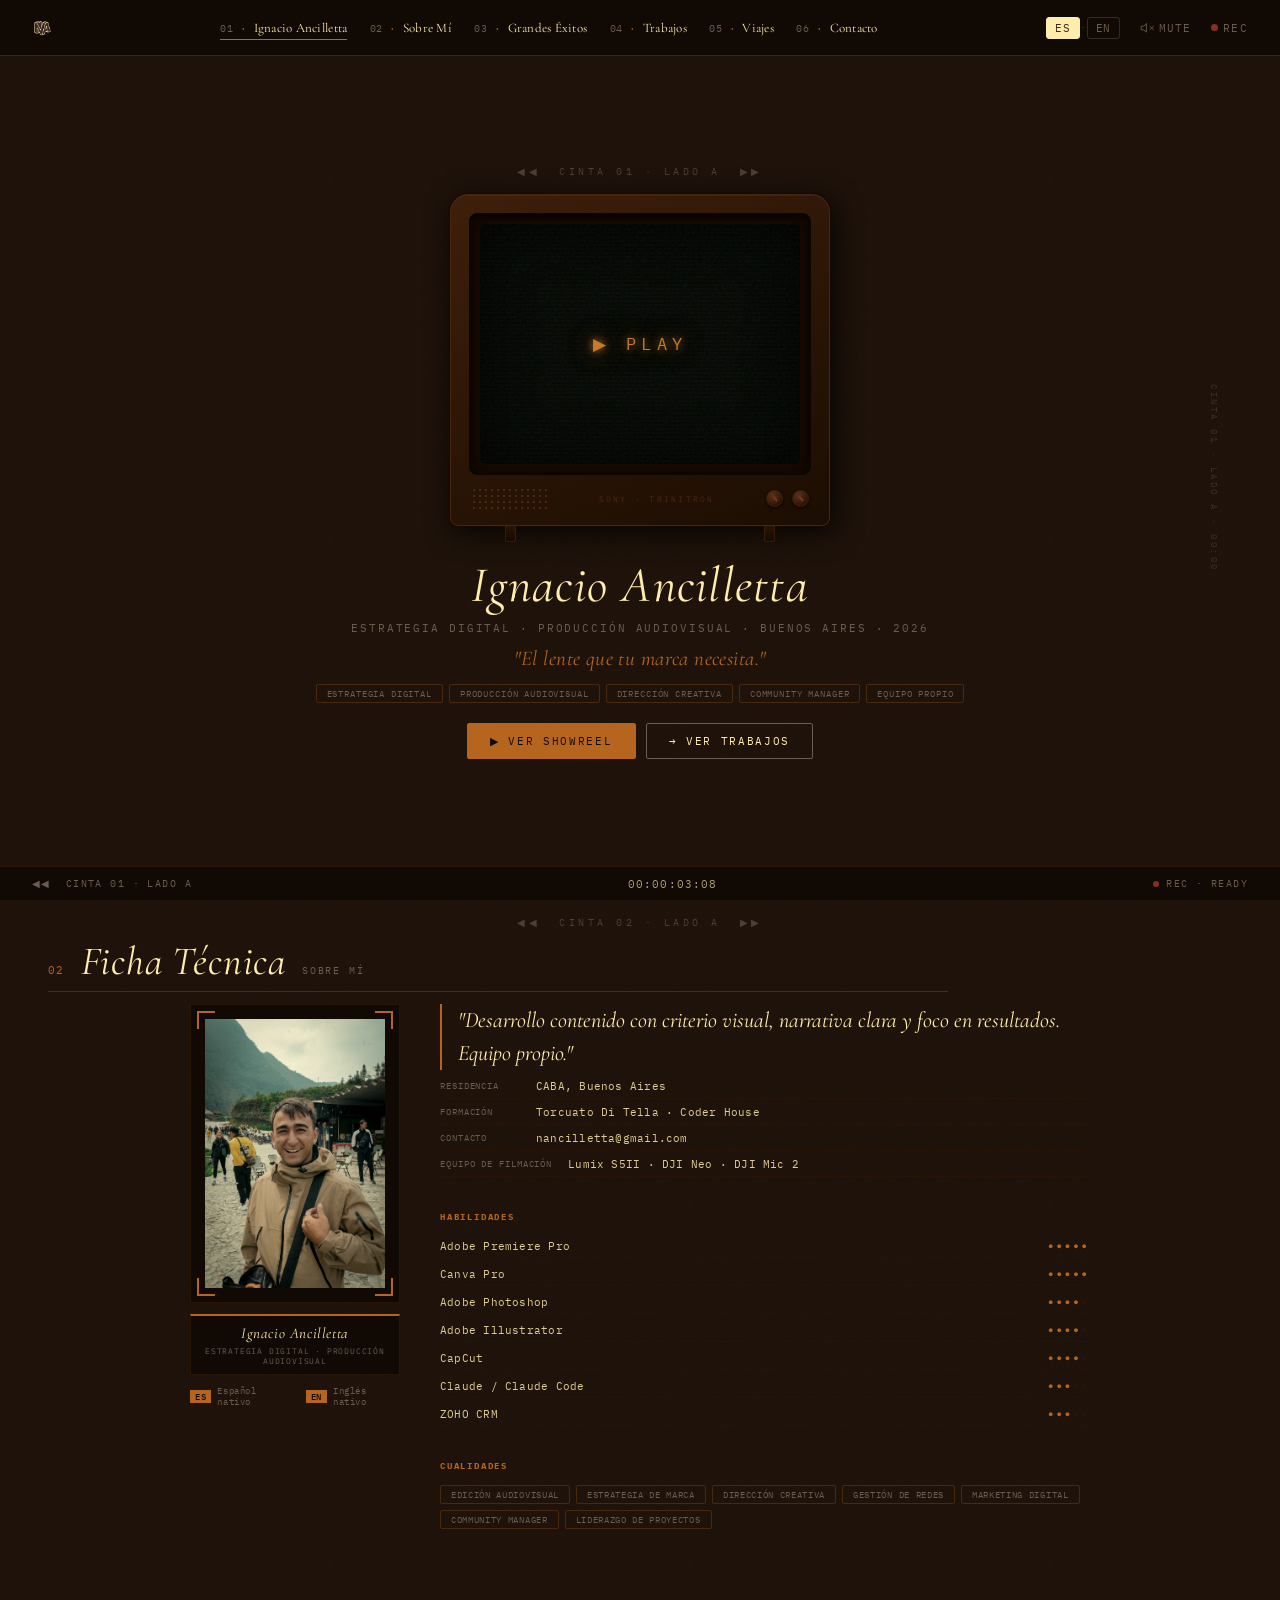
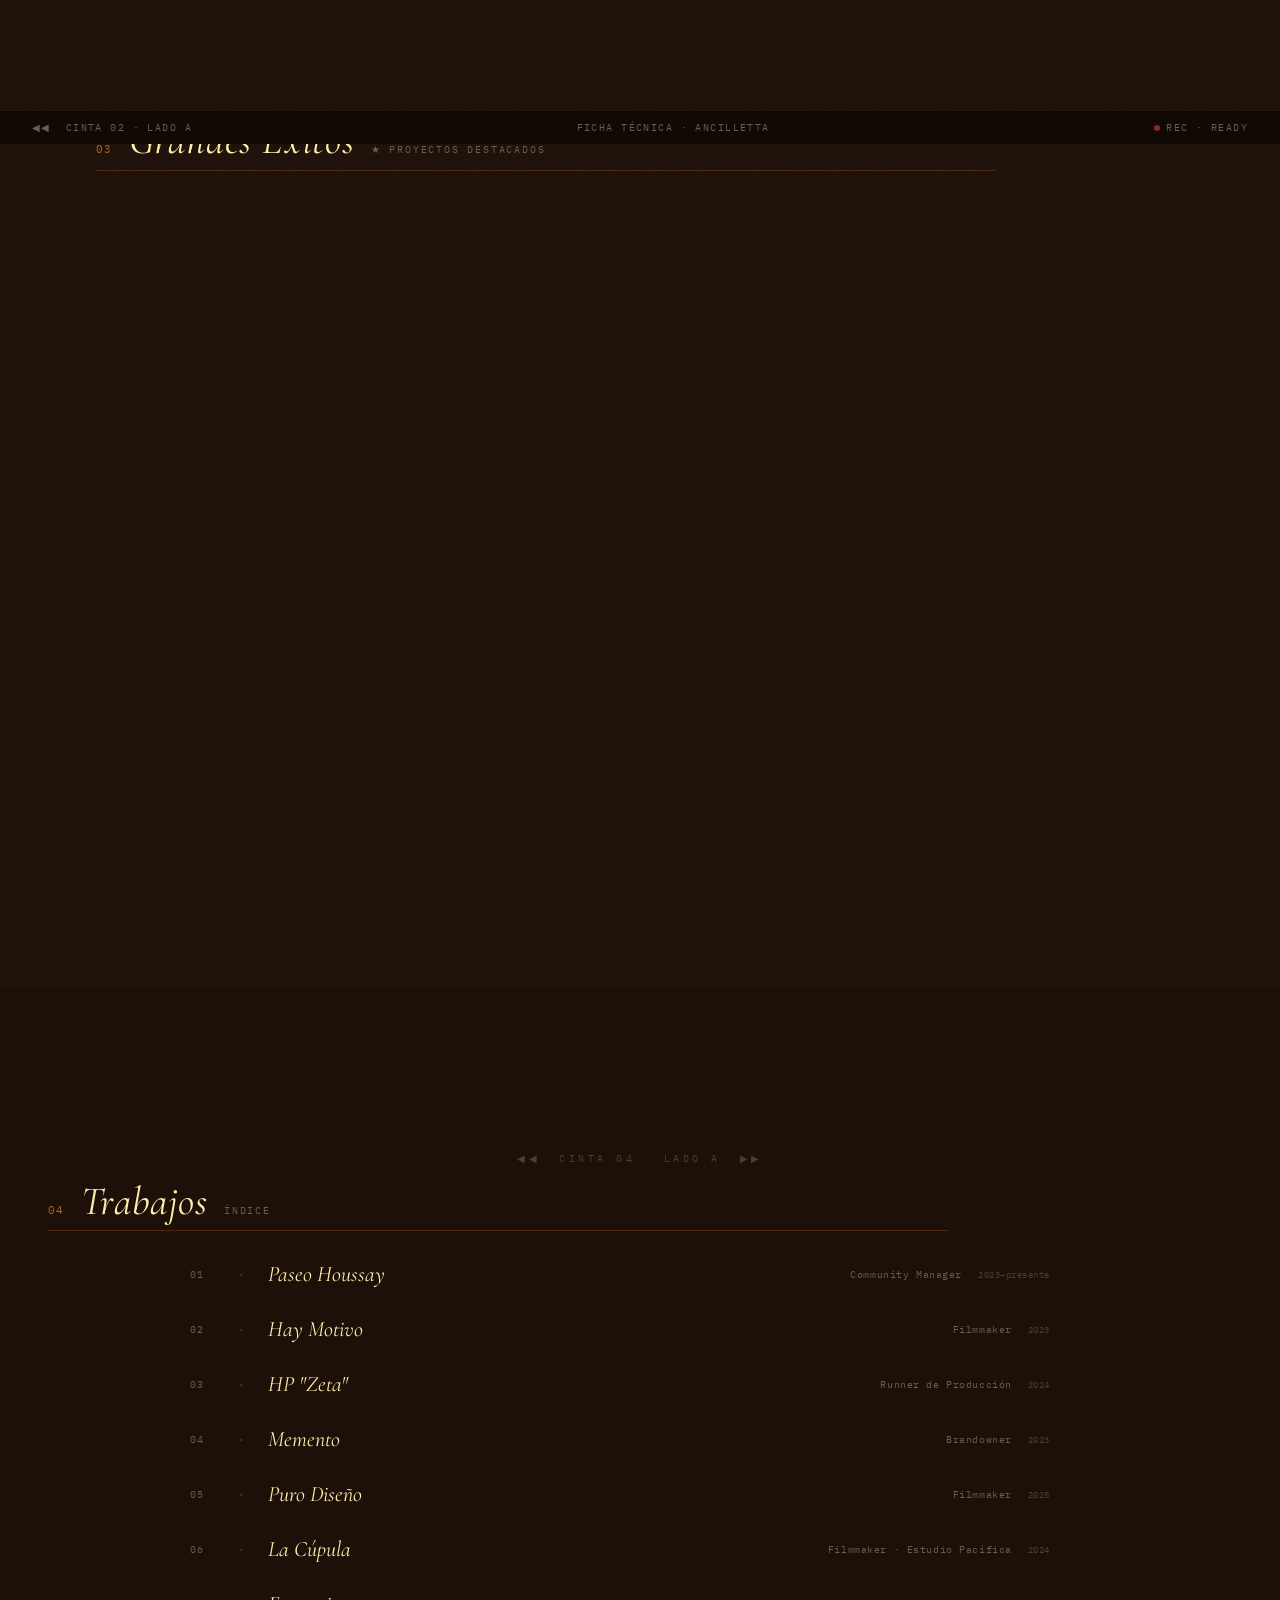
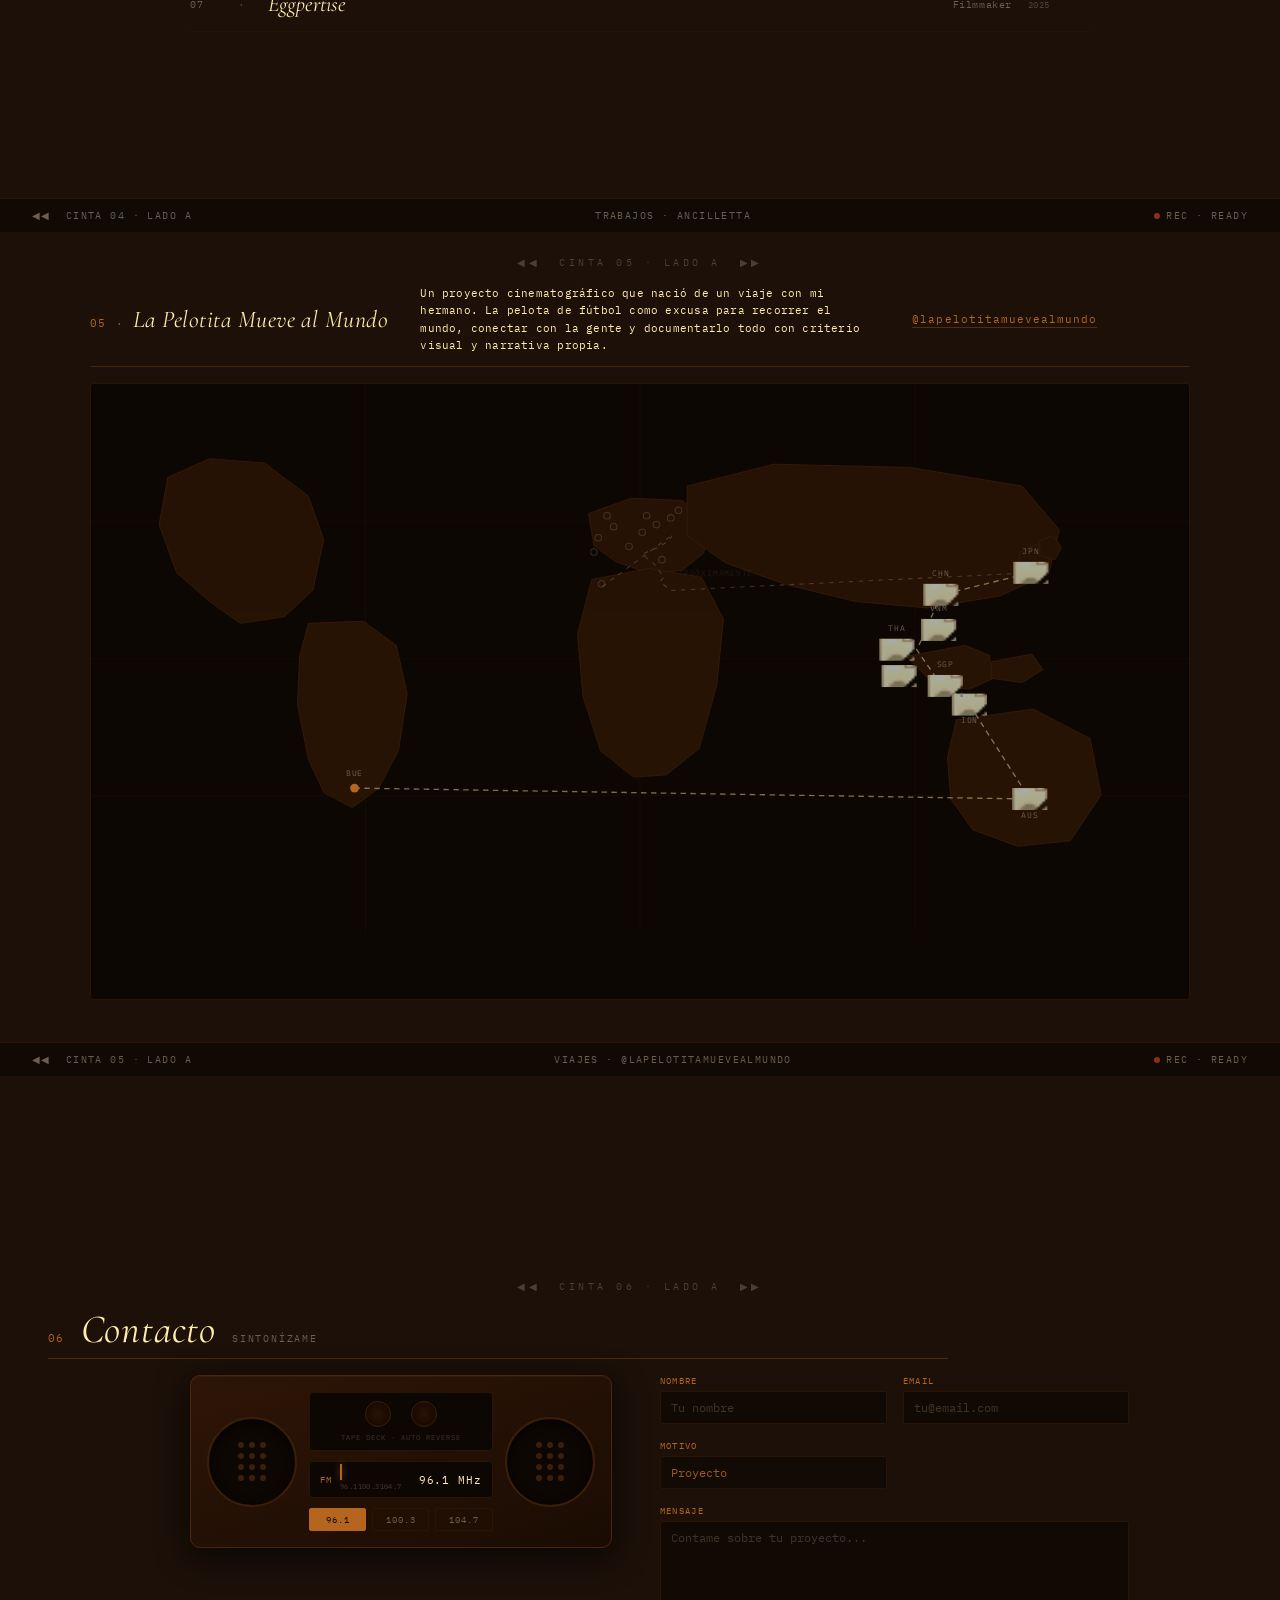
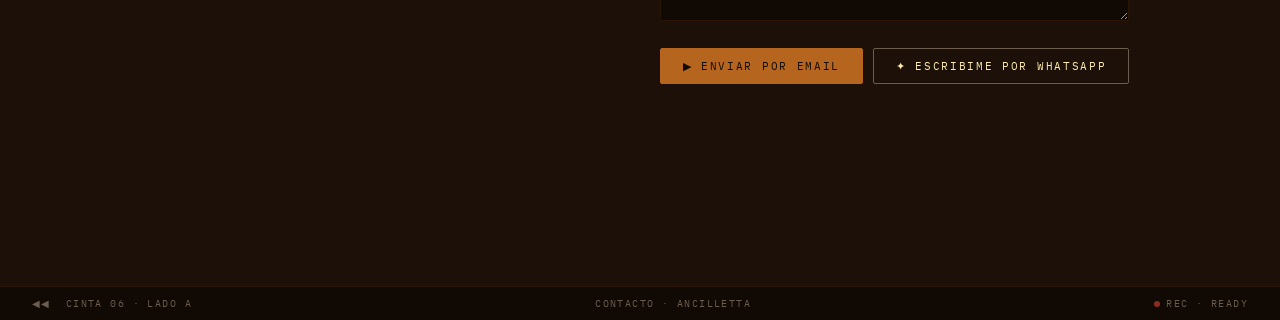
==== index.html @ 06c17de5 "feat: portfolio inicial — Ancilletta 2026 Sitio estático vanilla: hero con TV Trinitron, ficha técni" ====
<!DOCTYPE html>
<html lang="es">
  <head>
    <meta charset="UTF-8" />
    <meta name="viewport" content="width=device-width, initial-scale=1.0" />
    <title>Ancilletta — Portfolio</title>

    <!-- Google Fonts -->
    <link rel="preconnect" href="https://fonts.googleapis.com" />
    <link rel="preconnect" href="https://fonts.gstatic.com" crossorigin />
    <link
      href="https://fonts.googleapis.com/css2?family=Cormorant+Garamond:ital,wght@0,300;0,400;0,500;0,600;1,300;1,400;1,500&family=IBM+Plex+Mono:ital,wght@0,300;0,400;0,500;1,300;1,400&display=swap"
      rel="stylesheet"
    />

    <style>
      :root {
        --color-bg:        #1C1008;
        --color-bg-deep:   #110A04;
        --color-text:      #FFEDAC;
        --color-accent:    #B5651D;
        --color-secondary: #6B5D4F;
        --color-rec:       #8B2E1F;

        --font-serif: 'Cormorant Garamond', Georgia, serif;
        --font-mono:  'IBM Plex Mono', 'Courier New', monospace;
      }

      *, *::before, *::after {
        box-sizing: border-box;
        margin: 0;
        padding: 0;
      }

      html {
        background-color: var(--color-bg);
        color: var(--color-text);
        font-family: var(--font-serif);
      }
    </style>

    <!-- Stylesheets -->
    <link rel="stylesheet" href="css/main.css" />
  </head>
  <body>
    <audio id="bg-audio" src="assets/audio/Musica Portfolio.mp4" loop preload="auto"></audio>

    <nav class="nav" role="navigation" aria-label="Navegación principal">

      <!-- Logo -->
      <a href="#" class="nav__logo" aria-label="Ancilletta — Inicio">
        <img src="assets/img/Logo PNG transparente.png" alt="Ancilletta">
      </a>

      <!-- Nav links -->
      <ul class="nav__links">
        <li>
          <a href="#ignacio" class="active">
            <span class="nav__link-num">01</span>
            <span class="nav__link-sep">·</span>
            <span class="nav__link-label">Ignacio Ancilletta</span>
          </a>
        </li>
        <li>
          <a href="#sobre-mi">
            <span class="nav__link-num">02</span>
            <span class="nav__link-sep">·</span>
            <span class="nav__link-label" data-es="Sobre Mí" data-en="About Me">Sobre Mí</span>
          </a>
        </li>
        <li>
          <a href="#works">
            <span class="nav__link-num">03</span>
            <span class="nav__link-sep">·</span>
            <span class="nav__link-label" data-es="Grandes Éxitos" data-en="Greatest Hits">Grandes Éxitos</span>
          </a>
        </li>
        <li>
          <a href="#trabajos">
            <span class="nav__link-num">04</span>
            <span class="nav__link-sep">·</span>
            <span class="nav__link-label" data-es="Trabajos" data-en="Work">Trabajos</span>
          </a>
        </li>
        <li>
          <a href="#viajes">
            <span class="nav__link-num">05</span>
            <span class="nav__link-sep">·</span>
            <span class="nav__link-label" data-es="Viajes" data-en="Travels">Viajes</span>
          </a>
        </li>
        <li>
          <a href="#contacto">
            <span class="nav__link-num">06</span>
            <span class="nav__link-sep">·</span>
            <span class="nav__link-label" data-es="Contacto" data-en="Contact">Contacto</span>
          </a>
        </li>
      </ul>

      <!-- Right controls -->
      <div class="nav__controls">

        <!-- Language toggle -->
        <div class="nav__lang" role="group" aria-label="Idioma">
          <button class="nav__lang-opt active" data-lang="es" aria-pressed="true">ES</button>
          <span class="nav__lang-dot">·</span>
          <button class="nav__lang-opt" data-lang="en" aria-pressed="false">EN</button>
        </div>

        <!-- Mute button -->
        <button class="nav__mute" id="btn-mute" aria-label="Silenciar audio" aria-pressed="false">
          <span class="nav__mute-icon">
            <!-- Speaker icon (unmuted) -->
            <svg viewBox="0 0 24 24" id="icon-sound" aria-hidden="true">
              <path d="M11 5L6 9H2v6h4l5 4V5z"/>
              <path d="M15.54 8.46a5 5 0 0 1 0 7.07"/>
              <path d="M19.07 4.93a10 10 0 0 1 0 14.14"/>
            </svg>
            <!-- Muted icon (hidden by default) -->
            <svg viewBox="0 0 24 24" id="icon-mute" aria-hidden="true" style="display:none;">
              <path d="M11 5L6 9H2v6h4l5 4V5z"/>
              <line x1="23" y1="9" x2="17" y2="15"/>
              <line x1="17" y1="9" x2="23" y2="15"/>
            </svg>
          </span>
          <span class="nav__mute-label">MUTE</span>
        </button>

        <!-- REC indicator -->
        <div class="nav__rec" aria-label="Grabando">
          <span class="nav__rec-dot" aria-hidden="true"></span>
          <span class="nav__rec-label">REC</span>
        </div>

      </div>
    </nav>

    <!-- ═══ SECCIÓN 01 · HERO ═══════════════════════════════════ -->
    <section id="ignacio" class="hero">

      <!-- A · Etiqueta de cinta -->
      <p class="hero__tape-label" data-es="◀◀&nbsp;&nbsp;CINTA 01 · LADO A&nbsp;&nbsp;▶▶" data-en="◀◀&nbsp;&nbsp;TAPE 01 · SIDE A&nbsp;&nbsp;▶▶">◀◀&nbsp;&nbsp;CINTA 01 · LADO A&nbsp;&nbsp;▶▶</p>

      <!-- B · TV Sony Trinitron -->
      <div class="tv" id="hero-tv" role="button" tabindex="0" aria-label="Reproducir showreel">
        <div class="tv__cabinet">
          <div class="tv__bezel">
            <div class="tv__screen">
              <div class="tv__scanlines" aria-hidden="true"></div>
              <div class="tv__noise" aria-hidden="true"></div>
              <span class="tv__play-prompt" aria-hidden="true">▶ PLAY</span>
              <div class="tv__playing-overlay" aria-hidden="true">
                SHOWREEL<br>CARGANDO...
              </div>
            </div>
          </div>
          <div class="tv__bottom-bar">
            <div class="tv__grille" aria-hidden="true"></div>
            <div class="tv__brand-plate" aria-hidden="true">SONY · TRINITRON</div>
            <div class="tv__knobs" aria-hidden="true">
              <div class="tv__knob"></div>
              <div class="tv__knob"></div>
            </div>
          </div>
        </div>
        <div class="tv__stand" aria-hidden="true">
          <div class="tv__leg"></div>
          <div class="tv__leg"></div>
        </div>
      </div>

      <!-- C · Texto -->
      <div class="hero__text">
        <h1 class="hero__name">Ignacio Ancilletta</h1>
        <p class="hero__role" data-es="Estrategia Digital · Producción Audiovisual · Buenos Aires · 2026" data-en="Digital Strategist · Audiovisual Producer · Buenos Aires · 2026">Estrategia Digital · Producción Audiovisual · Buenos Aires · 2026</p>
        <p class="hero__tagline" data-es=""El lente que tu marca necesita."" data-en=""The lens your brand needs."">"El lente que tu marca necesita."</p>
        <div class="hero__tags">
          <span class="hero__tag" data-es="Estrategia Digital" data-en="Digital Strategy">Estrategia Digital</span>
          <span class="hero__tag" data-es="Producción Audiovisual" data-en="Audiovisual Production">Producción Audiovisual</span>
          <span class="hero__tag" data-es="Dirección Creativa" data-en="Creative Direction">Dirección Creativa</span>
          <span class="hero__tag">Community Manager</span>
          <span class="hero__tag" data-es="Equipo Propio" data-en="Own Team">Equipo Propio</span>
        </div>
        <div class="hero__ctas">
          <a href="#works" class="btn btn--primary" data-es="▶ Ver Showreel" data-en="▶ See Showreel">▶ Ver Showreel</a>
          <a href="#works" class="btn btn--outline" data-es="→ Ver Trabajos" data-en="→ See Work">→ Ver Trabajos</a>
        </div>
      </div>

      <!-- D · Tape counter lateral -->
      <div class="hero__tape-counter" aria-hidden="true" data-es="CINTA 01 · LADO A · 00:00" data-en="TAPE 01 · SIDE A · 00:00">CINTA 01 · LADO A · 00:00</div>

      <!-- E · Footer con timecode -->
      <div class="hero__footer">
        <span class="hero__footer-left" data-es="◀◀&nbsp;&nbsp;CINTA 01 · LADO A" data-en="◀◀&nbsp;&nbsp;TAPE 01 · SIDE A">◀◀&nbsp;&nbsp;CINTA 01 · LADO A</span>
        <span class="hero__footer-tc" id="hero-timecode">00:00:00:00</span>
        <span class="hero__footer-right">
          <span class="nav__rec-dot"></span>REC · READY
        </span>
      </div>

    </section>

    <!-- ═══ SECCIÓN 02 · FICHA TÉCNICA ══════════════════════════ -->
    <section id="sobre-mi" class="ficha">

      <p class="section__tape-label" data-es="◀◀&nbsp;&nbsp;CINTA 02 · LADO A&nbsp;&nbsp;▶▶" data-en="◀◀&nbsp;&nbsp;TAPE 02 · SIDE A&nbsp;&nbsp;▶▶">◀◀&nbsp;&nbsp;CINTA 02 · LADO A&nbsp;&nbsp;▶▶</p>

      <header class="section__header">
        <span class="section__num">02</span>
        <h2 class="section__title" data-es="Ficha Técnica" data-en="About Me">Ficha Técnica</h2>
        <span class="section__sub" data-es="Sobre Mí" data-en="About Me">Sobre Mí</span>
      </header>

      <div class="ficha__grid">

        <!-- ── Columna izquierda ── -->
        <div class="ficha__col-left">

          <!-- Marco diapositiva -->
          <div class="slide-frame">
            <div class="slide-frame__corner slide-frame__corner--tl"></div>
            <div class="slide-frame__corner slide-frame__corner--tr"></div>
            <div class="slide-frame__corner slide-frame__corner--bl"></div>
            <div class="slide-frame__corner slide-frame__corner--br"></div>
            <img src="assets/img/Imagensobremi.jpeg" alt="Ignacio Ancilletta" class="slide-frame__photo">
          </div>

          <!-- Etiqueta VHS -->
          <div class="ficha__vhs">
            <span class="ficha__vhs-name">Ignacio Ancilletta</span>
            <span class="ficha__vhs-role" data-es="Estrategia Digital · Producción Audiovisual" data-en="Digital Strategist · Audiovisual Producer">Estrategia Digital · Producción Audiovisual</span>
          </div>

          <!-- Idiomas -->
          <div class="ficha__langs">
            <div class="ficha__lang"><span class="ficha__lang-code">ES</span><span class="ficha__lang-label" data-es="Español nativo" data-en="Spanish native">Español nativo</span></div>
            <div class="ficha__lang"><span class="ficha__lang-code">EN</span><span class="ficha__lang-label" data-es="Inglés nativo" data-en="English native">Inglés nativo</span></div>
          </div>

        </div>

        <!-- ── Columna derecha ── -->
        <div class="ficha__col-right">

          <!-- Bio -->
          <p class="ficha__bio" data-es=""Desarrollo contenido con criterio visual, narrativa clara y foco en resultados. Equipo propio."" data-en=""I develop content with visual criteria, clear narrative and a focus on results. Own team."">"Desarrollo contenido con criterio visual, narrativa clara y foco en resultados. Equipo propio."</p>

          <!-- Datos -->
          <dl class="ficha__datos">
            <div class="ficha__dato">
              <dt data-es="Residencia" data-en="Location">Residencia</dt>
              <dd>CABA, Buenos Aires</dd>
            </div>
            <div class="ficha__dato">
              <dt data-es="Formación" data-en="Education">Formación</dt>
              <dd>Torcuato Di Tella · Coder House</dd>
            </div>
            <div class="ficha__dato">
              <dt data-es="Contacto" data-en="Contact">Contacto</dt>
              <dd>nancilletta@gmail.com</dd>
            </div>
            <div class="ficha__dato">
              <dt data-es="Equipo de Filmación" data-en="Film Equipment">Equipo de Filmación</dt>
              <dd>Lumix S5II · DJI Neo · DJI Mic 2</dd>
            </div>
          </dl>

          <!-- Habilidades -->
          <h3 class="ficha__section-label" data-es="Habilidades" data-en="Skills">Habilidades</h3>
          <ul class="ficha__stack">
            <li><span class="ficha__stack-name">Adobe Premiere Pro</span><span class="ficha__stack-dots" aria-label="5 de 5">●●●●●</span></li>
            <li><span class="ficha__stack-name">Canva Pro</span><span class="ficha__stack-dots" aria-label="5 de 5">●●●●●</span></li>
            <li><span class="ficha__stack-name">Adobe Photoshop</span><span class="ficha__stack-dots" aria-label="4 de 5">●●●●<span class="ficha__dot-empty">●</span></span></li>
            <li><span class="ficha__stack-name">Adobe Illustrator</span><span class="ficha__stack-dots" aria-label="4 de 5">●●●●<span class="ficha__dot-empty">●</span></span></li>
            <li><span class="ficha__stack-name">CapCut</span><span class="ficha__stack-dots" aria-label="4 de 5">●●●●<span class="ficha__dot-empty">●</span></span></li>
            <li><span class="ficha__stack-name">Claude / Claude Code</span><span class="ficha__stack-dots" aria-label="3 de 5">●●●<span class="ficha__dot-empty">●●</span></span></li>
            <li><span class="ficha__stack-name">ZOHO CRM</span><span class="ficha__stack-dots" aria-label="3 de 5">●●●<span class="ficha__dot-empty">●●</span></span></li>
          </ul>

          <!-- Cualidades -->
          <h3 class="ficha__section-label" data-es="Cualidades" data-en="Qualities">Cualidades</h3>
          <div class="ficha__skills">
            <span class="ficha__skill" data-es="Edición Audiovisual" data-en="Audiovisual Editing">Edición Audiovisual</span>
            <span class="ficha__skill" data-es="Estrategia de Marca" data-en="Brand Strategy">Estrategia de Marca</span>
            <span class="ficha__skill" data-es="Dirección Creativa" data-en="Creative Direction">Dirección Creativa</span>
            <span class="ficha__skill" data-es="Gestión de Redes" data-en="Social Media Management">Gestión de Redes</span>
            <span class="ficha__skill" data-es="Marketing Digital" data-en="Digital Marketing">Marketing Digital</span>
            <span class="ficha__skill">Community Manager</span>
            <span class="ficha__skill" data-es="Liderazgo de Proyectos" data-en="Project Leadership">Liderazgo de Proyectos</span>
          </div>

        </div>
      </div>

      <div class="ficha__footer">
        <span data-es="◀◀&nbsp;&nbsp;CINTA 02 · LADO A" data-en="◀◀&nbsp;&nbsp;TAPE 02 · SIDE A">◀◀&nbsp;&nbsp;CINTA 02 · LADO A</span>
        <span>FICHA TÉCNICA · ANCILLETTA</span>
        <span><span class="nav__rec-dot"></span>REC · READY</span>
      </div>

    </section>

    <!-- ═══ SECCIÓN 03 · GREATEST HITS ══════════════════════════ -->
    <section id="works" class="gh">
      <p class="section__tape-label" data-es="◀◀&nbsp;&nbsp;CINTA 03 · LADO A&nbsp;&nbsp;▶▶" data-en="◀◀&nbsp;&nbsp;TAPE 03 · SIDE A&nbsp;&nbsp;▶▶">◀◀&nbsp;&nbsp;CINTA 03 · LADO A&nbsp;&nbsp;▶▶</p>
      <header class="section__header">
        <span class="section__num">03</span>
        <h2 class="section__title" data-es="Grandes Éxitos" data-en="Greatest Hits">Grandes Éxitos</h2>
        <span class="section__sub" data-es="★ Proyectos Destacados" data-en="★ Selected Projects">★ Proyectos Destacados</span>
      </header>

      <div class="gh__grid">

        <!-- Cassette 01 · TDK -->
        <article class="cassette" tabindex="0" aria-label="Doble Doble - Community Manager">
          <div class="cassette__inner">
            <div class="cassette__face cassette__face--front">
              <div class="cassette__strip cassette__strip--tdk">
                <span class="cassette__brand">TDK</span>
                <span class="cassette__type">SA·X90</span>
              </div>
              <div class="cassette__window">
                <div class="cassette__reel"></div>
                <div class="cassette__reel"></div>
              </div>
              <div class="cassette__label">
                <span class="cassette__label-num">01</span>
                <span class="cassette__label-title">Doble Doble</span>
                <span class="cassette__label-star">★</span>
                <span class="cassette__label-role" data-es="Community Manager · Asistente de Producción" data-en="Community Manager · Production Assistant">Community Manager · Asistente de Producción</span>
              </div>
              <div class="cassette__holes">
                <div class="cassette__hole"></div>
                <div class="cassette__hole"></div>
                <div class="cassette__hole"></div>
              </div>
            </div>
            <div class="cassette__face cassette__face--back">
              <p class="cassette__back-num">01 · Doble Doble ★</p>
              <p class="cassette__back-role" data-es="Community Manager · Asistente de Producción" data-en="Community Manager · Production Assistant">Community Manager · Asistente de Producción</p>
              <div class="cassette__back-media">
                <p class="cassette__back-text" data-es="Gestión integral de contenido para plataforma NBA en Instagram y TikTok. Redacción de copys, planificación editorial y edición de reels y formatos verticales en un entorno de publicación constante y alta exigencia." data-en="Full content management for an NBA platform on Instagram and TikTok. Copywriting, editorial planning and editing of reels and vertical formats in a high-demand publishing environment.">Gestión integral de contenido para plataforma NBA en Instagram y TikTok. Redacción de copys, planificación editorial y edición de reels y formatos verticales en un entorno de publicación constante y alta exigencia.</p>
              </div>
              <p class="cassette__back-flip" data-es="↺ Flip para volver" data-en="↺ Flip to go back">↺ Flip para volver</p>
            </div>
          </div>
        </article>

        <!-- Cassette 02 · MAXELL -->
        <article class="cassette cassette--maxell" tabindex="0" aria-label="Action Coach - Project Manager">
          <div class="cassette__inner">
            <div class="cassette__face cassette__face--front">
              <div class="cassette__strip cassette__strip--maxell">
                <span class="cassette__brand">MAXELL</span>
                <span class="cassette__type">UDII·90</span>
              </div>
              <div class="cassette__window">
                <div class="cassette__reel"></div>
                <div class="cassette__reel"></div>
              </div>
              <div class="cassette__label cassette__label--maxell">
                <span class="cassette__label-num">02</span>
                <span class="cassette__label-title">Action Coach</span>
                <span class="cassette__label-star">★</span>
                <span class="cassette__label-role">Project Manager</span>
              </div>
              <div class="cassette__holes">
                <div class="cassette__hole"></div>
                <div class="cassette__hole"></div>
                <div class="cassette__hole"></div>
              </div>
            </div>
            <div class="cassette__face cassette__face--back">
              <p class="cassette__back-num">02 · Action Coach ★</p>
              <p class="cassette__back-role">Project Manager</p>
              <div class="cassette__back-media">
                <p class="cassette__back-text" data-es="Planificación y gestión de contenidos para ActionCOACH, líder en coaching de PYMES. Coordinación de producción, gestión de campañas en ZOHO y responsable del área comercial y cierre de leads." data-en="Content planning and management for ActionCOACH, leader in SME coaching. Production coordination, ZOHO campaign management and responsible for the commercial area and lead closing.">Planificación y gestión de contenidos para ActionCOACH, líder en coaching de PYMES. Coordinación de producción, gestión de campañas en ZOHO y responsable del área comercial y cierre de leads.</p>
              </div>
              <p class="cassette__back-flip" data-es="↺ Flip para volver" data-en="↺ Flip to go back">↺ Flip para volver</p>
            </div>
          </div>
        </article>

      </div>

      <div class="section__footer">
        <span data-es="◀◀&nbsp;&nbsp;CINTA 03 · LADO A" data-en="◀◀&nbsp;&nbsp;TAPE 03 · SIDE A">◀◀&nbsp;&nbsp;CINTA 03 · LADO A</span>
        <span>GREATEST HITS · ANCILLETTA</span>
        <span><span class="nav__rec-dot"></span>REC · READY</span>
      </div>
    </section>

    <!-- ═══ SECCIÓN 04 · TRABAJOS ════════════════════════════════ -->
    <section id="trabajos" class="trabajos">
      <p class="section__tape-label" data-es="◀◀&nbsp;&nbsp;CINTA 04 · LADO A&nbsp;&nbsp;▶▶" data-en="◀◀&nbsp;&nbsp;TAPE 04 · SIDE A&nbsp;&nbsp;▶▶">◀◀&nbsp;&nbsp;CINTA 04 · LADO A&nbsp;&nbsp;▶▶</p>
      <header class="section__header">
        <span class="section__num">04</span>
        <h2 class="section__title" data-es="Trabajos" data-en="Work">Trabajos</h2>
        <span class="section__sub" data-es="Índice" data-en="Index">Índice</span>
      </header>

      <ol class="trabajos__list">
        <li class="trabajos__item">
          <div class="trabajos__row"><span class="trabajos__num">01</span><span class="trabajos__sep">·</span><span class="trabajos__name">Paseo Houssay</span><span class="trabajos__role" data-es="Community Manager" data-en="Community Manager">Community Manager</span><span class="trabajos__year">2023–presente</span><span class="trabajos__arrow">↓</span></div>
          <p class="trabajos__desc" data-es="Manejo integral de redes sociales. Edición, redacción y diseño dentro de las pautas de la marca. 2023–2026." data-en="Full social media management. Editing, copywriting and design within brand guidelines. 2023–2026.">Manejo integral de redes sociales. Edición, redacción y diseño dentro de las pautas de la marca. 2023–2026.</p>
        </li>
        <li class="trabajos__item">
          <div class="trabajos__row"><span class="trabajos__num">02</span><span class="trabajos__sep">·</span><span class="trabajos__name">Hay Motivo</span><span class="trabajos__role" data-es="Filmmaker" data-en="Filmmaker">Filmmaker</span><span class="trabajos__year">2023</span><span class="trabajos__arrow">↓</span></div>
          <p class="trabajos__desc" data-es="Producción de la película y el espacio &quot;Detrás del Motivo&quot;. Acompañamiento en comunicación y difusión del proyecto." data-en="Production of the film and the space 'Behind the Motive'. Support in communication and project outreach.">Producción de la película y el espacio "Detrás del Motivo". Acompañamiento en comunicación y difusión del proyecto.</p>
        </li>
        <li class="trabajos__item">
          <div class="trabajos__row"><span class="trabajos__num">03</span><span class="trabajos__sep">·</span><span class="trabajos__name">HP "Zeta"</span><span class="trabajos__role" data-es="Runner de Producción" data-en="Production Runner">Runner de Producción</span><span class="trabajos__year">2024</span><span class="trabajos__arrow">↓</span></div>
          <p class="trabajos__desc" data-es="Runner de producción en el comercial de HP para WolfDen. Asistencia en rodaje y armado de sets con Kohler Studio." data-en="Production runner on the HP commercial for WolfDen. On-set assistance and set building with Kohler Studio.">Runner de producción en el comercial de HP para WolfDen. Asistencia en rodaje y armado de sets con Kohler Studio.</p>
        </li>
        <li class="trabajos__item">
          <div class="trabajos__row"><span class="trabajos__num">04</span><span class="trabajos__sep">·</span><span class="trabajos__name">Memento</span><span class="trabajos__role" data-es="Brandowner" data-en="Brand Owner">Brandowner</span><span class="trabajos__year">2023</span><span class="trabajos__arrow">↓</span></div>
          <p class="trabajos__desc" data-es="Desarrollo de marca desde cero — identidad visual, contenido, sesiones fotográficas y gestión de Instagram y tienda online." data-en="Brand development from scratch — visual identity, content, photo sessions and management of Instagram and online store.">Desarrollo de marca desde cero — identidad visual, contenido, sesiones fotográficas y gestión de Instagram y tienda online.</p>
        </li>
        <li class="trabajos__item">
          <div class="trabajos__row"><span class="trabajos__num">05</span><span class="trabajos__sep">·</span><span class="trabajos__name">Puro Diseño</span><span class="trabajos__role" data-es="Filmmaker" data-en="Filmmaker">Filmmaker</span><span class="trabajos__year">2025</span><span class="trabajos__arrow">↓</span></div>
          <p class="trabajos__desc" data-es="Cobertura audiovisual del evento de diseño más importante de Argentina." data-en="Audiovisual coverage of Argentina's most important design event.">Cobertura audiovisual del evento de diseño más importante de Argentina.</p>
        </li>
        <li class="trabajos__item">
          <div class="trabajos__row"><span class="trabajos__num">06</span><span class="trabajos__sep">·</span><span class="trabajos__name">La Cúpula</span><span class="trabajos__role" data-es="Filmmaker · Estudio Pacífica" data-en="Filmmaker · Estudio Pacífica">Filmmaker · Estudio Pacífica</span><span class="trabajos__year">2024</span><span class="trabajos__arrow">↓</span></div>
          <p class="trabajos__desc" data-es="Producción audiovisual para muestra en Estudio Pacifica. Fotografía, video y edición con corrección de color." data-en="Audiovisual production for an exhibition at Estudio Pacifica. Photography, video and color graded editing.">Producción audiovisual para muestra en Estudio Pacifica. Fotografía, video y edición con corrección de color.</p>
        </li>
        <li class="trabajos__item">
          <div class="trabajos__row"><span class="trabajos__num">07</span><span class="trabajos__sep">·</span><span class="trabajos__name">Eggpertise</span><span class="trabajos__role" data-es="Filmmaker" data-en="Filmmaker">Filmmaker</span><span class="trabajos__year">2025</span><span class="trabajos__arrow">↓</span></div>
          <p class="trabajos__desc" data-es="Cobertura audiovisual en la Expo Avícola 2025. Filmación, fotografía de productos y entrevistas al equipo técnico." data-en="Audiovisual coverage at Expo Avícola 2025. Filming, product photography and interviews with the technical team.">Cobertura audiovisual en la Expo Avícola 2025. Filmación, fotografía de productos y entrevistas al equipo técnico.</p>
        </li>
      </ol>

      <div class="section__footer">
        <span data-es="◀◀&nbsp;&nbsp;CINTA 04 · LADO A" data-en="◀◀&nbsp;&nbsp;TAPE 04 · SIDE A">◀◀&nbsp;&nbsp;CINTA 04 · LADO A</span>
        <span>TRABAJOS · ANCILLETTA</span>
        <span><span class="nav__rec-dot"></span>REC · READY</span>
      </div>
    </section>

    <!-- ═══ SECCIÓN 05 · VIAJES ══════════════════════════════════ -->
    <section id="viajes" class="viajes">
      <p class="section__tape-label" data-es="◀◀&nbsp;&nbsp;CINTA 05 · LADO A&nbsp;&nbsp;▶▶" data-en="◀◀&nbsp;&nbsp;TAPE 05 · SIDE A&nbsp;&nbsp;▶▶">◀◀&nbsp;&nbsp;CINTA 05 · LADO A&nbsp;&nbsp;▶▶</p>
      <header class="viajes__header-strip">
        <div class="viajes__header-strip-left">
          <span class="section__num">05</span>
          <span class="viajes__header-sep">·</span>
          <h2 class="section__title" data-es="La Pelotita Mueve al Mundo" data-en="La Pelotita Moves the World">La Pelotita Mueve al Mundo</h2>
        </div>
        <p class="viajes__desc" data-es="Un proyecto cinematográfico que nació de un viaje con mi hermano. La pelota de fútbol como excusa para recorrer el mundo, conectar con la gente y documentarlo todo con criterio visual y narrativa propia." data-en="A cinematographic project born from a trip with my brother. A football as an excuse to travel the world, connect with people and document it all with visual criteria and personal narrative.">Un proyecto cinematográfico que nació de un viaje con mi hermano. La pelota de fútbol como excusa para recorrer el mundo, conectar con la gente y documentarlo todo con criterio visual y narrativa propia.</p>
        <a href="https://linktr.ee/lapelotitamuevealmundo" class="viajes__linktree" target="_blank" rel="noopener">@lapelotitamuevealmundo</a>
      </header>

      <div class="viajes__map-wrap">
        <svg class="viajes__map" viewBox="0 0 1000 560" xmlns="http://www.w3.org/2000/svg" role="img" aria-label="Mapa de viajes">

          <!-- Fondo -->
          <rect width="1000" height="560" fill="#0d0704"/>

          <!-- Grilla cartográfica -->
          <g stroke="#2a1505" stroke-width="0.5" opacity="0.6">
            <line x1="0" y1="125" x2="1000" y2="125"/>
            <line x1="0" y1="250" x2="1000" y2="250"/>
            <line x1="0" y1="375" x2="1000" y2="375"/>
            <line x1="250" y1="0" x2="250" y2="500"/>
            <line x1="500" y1="0" x2="500" y2="500"/>
            <line x1="750" y1="0" x2="750" y2="500"/>
          </g>

          <!-- Continentes (simplificados) -->
          <g fill="#2a1505" stroke="#3a1e08" stroke-width="0.8" opacity="0.9">
            <!-- Norte América -->
            <path d="M70,85 L108,68 L158,72 L198,102 L212,142 L202,188 L176,212 L136,218 L108,198 L78,172 L62,128 Z"/>
            <!-- Sur América -->
            <path d="M198,218 L248,216 L278,238 L288,282 L280,334 L262,368 L238,386 L212,372 L198,342 L188,292 L190,248 Z"/>
            <!-- Europa -->
            <path d="M453,118 L492,104 L538,106 L564,124 L558,154 L538,170 L508,172 L478,162 L458,147 Z"/>
            <!-- África -->
            <path d="M456,178 L508,168 L556,176 L576,214 L570,274 L554,332 L524,356 L494,358 L464,334 L448,284 L443,228 Z"/>
            <!-- Asia continental -->
            <path d="M543,93 L622,73 L746,76 L848,93 L882,133 L872,173 L828,193 L762,204 L696,198 L634,183 L578,163 L543,138 Z"/>
            <!-- SE Asia -->
            <path d="M743,248 L796,238 L818,247 L822,268 L800,278 L768,274 Z"/>
            <path d="M820,253 L857,246 L867,260 L848,272 L820,268 Z"/>
            <!-- Japón -->
            <path d="M846,153 L862,146 L874,156 L869,172 L854,175 L844,164 Z"/>
            <path d="M864,143 L876,138 L884,149 L878,160 L864,156 Z"/>
            <!-- Australia -->
            <path d="M788,306 L858,296 L910,323 L920,374 L892,416 L844,421 L803,406 L783,378 L780,340 Z"/>
          </g>

          <!-- Ruta BUE → Asia activa (línea punteada amarilla) -->
          <polyline
            points="240,368 855,378 800,292 778,275 768,265 752,242 760,225 774,192 856,172"
            fill="none" stroke="#FFEDAC" stroke-width="1.2" stroke-dasharray="5 4" opacity="0.45"
          />
          <!-- Ruta Asia → Europa (tenue) -->
          <polyline
            points="856,172 528,188 518,180 522,176 518,171 513,164 508,160 502,155 516,149 526,143 530,137 465,185"
            fill="none" stroke="#FFEDAC" stroke-width="1" stroke-dasharray="4 5" opacity="0.18"
          />

          <!-- BUE (origen, sin link) -->
          <g class="viajes__dest" data-dest="buenos-aires">
            <circle cx="240" cy="368" r="4" fill="#B5651D"/>
            <text x="240" y="357" class="viajes__label" text-anchor="middle">BUE</text>
          </g>

          <!-- Destinos ACTIVOS con banderas -->
          <g class="viajes__markers">
            <g class="viajes__dest" data-dest="australia" tabindex="0" role="button" aria-label="Australia">
              <image href="https://flagcdn.com/w40/au.png" x="839" y="368" width="32" height="20" class="viajes__flag" preserveAspectRatio="xMidYMid slice"/>
              <text x="855" y="395" class="viajes__label" text-anchor="middle">AUS</text>
            </g>
            <g class="viajes__dest" data-dest="indonesia" tabindex="0" role="button" aria-label="Indonesia">
              <image href="https://flagcdn.com/w40/id.png" x="784" y="282" width="32" height="20" class="viajes__flag" preserveAspectRatio="xMidYMid slice"/>
              <text x="800" y="309" class="viajes__label" text-anchor="middle">IDN</text>
            </g>
            <g class="viajes__dest" data-dest="singapur" tabindex="0" role="button" aria-label="Singapur">
              <image href="https://flagcdn.com/w40/sg.png" x="762" y="265" width="32" height="20" class="viajes__flag" preserveAspectRatio="xMidYMid slice"/>
              <text x="778" y="258" class="viajes__label" text-anchor="middle">SGP</text>
            </g>
            <g class="viajes__dest" data-dest="malasia" tabindex="0" role="button" aria-label="Malasia">
              <image href="https://flagcdn.com/w40/my.png" x="720" y="256" width="32" height="20" class="viajes__flag" preserveAspectRatio="xMidYMid slice"/>
              <text x="736" y="249" class="viajes__label" text-anchor="middle">MYS</text>
            </g>
            <g class="viajes__dest" data-dest="tailandia" tabindex="0" role="button" aria-label="Tailandia">
              <image href="https://flagcdn.com/w40/th.png" x="718" y="232" width="32" height="20" class="viajes__flag" preserveAspectRatio="xMidYMid slice"/>
              <text x="734" y="225" class="viajes__label" text-anchor="middle">THA</text>
            </g>
            <g class="viajes__dest" data-dest="vietnam" tabindex="0" role="button" aria-label="Vietnam">
              <image href="https://flagcdn.com/w40/vn.png" x="756" y="214" width="32" height="20" class="viajes__flag" preserveAspectRatio="xMidYMid slice"/>
              <text x="772" y="207" class="viajes__label" text-anchor="middle">VNM</text>
            </g>
            <g class="viajes__dest" data-dest="china" tabindex="0" role="button" aria-label="China">
              <image href="https://flagcdn.com/w40/cn.png" x="758" y="182" width="32" height="20" class="viajes__flag" preserveAspectRatio="xMidYMid slice"/>
              <text x="774" y="175" class="viajes__label" text-anchor="middle">CHN</text>
            </g>
            <g class="viajes__dest" data-dest="japon" tabindex="0" role="button" aria-label="Japón">
              <image href="https://flagcdn.com/w40/jp.png" x="840" y="162" width="32" height="20" class="viajes__flag" preserveAspectRatio="xMidYMid slice"/>
              <text x="856" y="155" class="viajes__label" text-anchor="middle">JPN</text>
            </g>
          </g>

          <!-- Destinos PRÓXIMAMENTE Europa (puntos tenues, sin link) -->
          <g opacity="0.4">
            <circle cx="520" cy="160" r="3" fill="none" stroke="#6B5D4F" stroke-width="1"/>
            <circle cx="465" cy="182" r="3" fill="none" stroke="#6B5D4F" stroke-width="1"/>
            <circle cx="490" cy="148" r="3" fill="none" stroke="#6B5D4F" stroke-width="1"/>
            <circle cx="502" cy="135" r="3" fill="none" stroke="#6B5D4F" stroke-width="1"/>
            <circle cx="515" cy="128" r="3" fill="none" stroke="#6B5D4F" stroke-width="1"/>
            <circle cx="528" cy="122" r="3" fill="none" stroke="#6B5D4F" stroke-width="1"/>
            <circle cx="535" cy="115" r="3" fill="none" stroke="#6B5D4F" stroke-width="1"/>
            <circle cx="506" cy="120" r="3" fill="none" stroke="#6B5D4F" stroke-width="1"/>
            <circle cx="476" cy="130" r="3" fill="none" stroke="#6B5D4F" stroke-width="1"/>
            <circle cx="470" cy="120" r="3" fill="none" stroke="#6B5D4F" stroke-width="1"/>
            <circle cx="462" cy="140" r="3" fill="none" stroke="#6B5D4F" stroke-width="1"/>
            <circle cx="458" cy="153" r="3" fill="none" stroke="#6B5D4F" stroke-width="1"/>
            <text x="540" y="175" class="viajes__label viajes__label--soon" text-anchor="start" opacity="0.5" data-es="PRÓXIMAMENTE" data-en="COMING SOON">PRÓXIMAMENTE</text>
          </g>

        </svg>

        <!-- Tooltip banderas -->
        <div class="viajes__tooltip" id="viajes-tooltip" aria-hidden="true"></div>
      </div>

      <div class="section__footer">
        <span data-es="◀◀&nbsp;&nbsp;CINTA 05 · LADO A" data-en="◀◀&nbsp;&nbsp;TAPE 05 · SIDE A">◀◀&nbsp;&nbsp;CINTA 05 · LADO A</span>
        <span>VIAJES · @LAPELOTITAMUEVEALMUNDO</span>
        <span><span class="nav__rec-dot"></span>REC · READY</span>
      </div>
    </section>

    <!-- ═══ SECCIÓN 06 · CONTACTO ════════════════════════════════ -->
    <section id="contacto" class="contacto">
      <p class="section__tape-label" data-es="◀◀&nbsp;&nbsp;CINTA 06 · LADO A&nbsp;&nbsp;▶▶" data-en="◀◀&nbsp;&nbsp;TAPE 06 · SIDE A&nbsp;&nbsp;▶▶">◀◀&nbsp;&nbsp;CINTA 06 · LADO A&nbsp;&nbsp;▶▶</p>
      <header class="section__header">
        <span class="section__num">06</span>
        <h2 class="section__title" data-es="Contacto" data-en="Contact">Contacto</h2>
        <span class="section__sub" data-es="Sintonízame" data-en="Tune In">Sintonízame</span>
      </header>

      <div class="contacto__layout">

        <!-- Boombox -->
        <div class="boombox" aria-hidden="true">
          <div class="boombox__body">
            <div class="boombox__speaker">
              <div class="boombox__grille">
                <div class="boombox__grille-dot"></div><div class="boombox__grille-dot"></div><div class="boombox__grille-dot"></div>
                <div class="boombox__grille-dot"></div><div class="boombox__grille-dot"></div><div class="boombox__grille-dot"></div>
                <div class="boombox__grille-dot"></div><div class="boombox__grille-dot"></div><div class="boombox__grille-dot"></div>
                <div class="boombox__grille-dot"></div><div class="boombox__grille-dot"></div><div class="boombox__grille-dot"></div>
              </div>
            </div>
            <div class="boombox__center">
              <div class="boombox__deck">
                <div class="boombox__deck-window">
                  <div class="boombox__deck-reel"></div>
                  <div class="boombox__deck-reel"></div>
                </div>
                <div class="boombox__deck-label">TAPE DECK · AUTO REVERSE</div>
              </div>
              <div class="boombox__dial-wrap">
                <span class="boombox__fm-label">FM</span>
                <div class="boombox__dial-track">
                  <div class="boombox__dial-needle" id="dial-needle"></div>
                  <div class="boombox__dial-marks">
                    <span>96.1</span><span>100.3</span><span>104.7</span>
                  </div>
                </div>
                <span class="boombox__freq" id="freq-display">96.1 MHz</span>
              </div>
              <div class="boombox__freq-btns">
                <button class="boombox__freq-btn active" data-freq="0" data-mhz="96.1" data-motivo="Proyecto">96.1</button>
                <button class="boombox__freq-btn" data-freq="1" data-mhz="100.3" data-motivo="Colaboración">100.3</button>
                <button class="boombox__freq-btn" data-freq="2" data-mhz="104.7" data-motivo="Consulta">104.7</button>
              </div>
            </div>
            <div class="boombox__speaker">
              <div class="boombox__grille">
                <div class="boombox__grille-dot"></div><div class="boombox__grille-dot"></div><div class="boombox__grille-dot"></div>
                <div class="boombox__grille-dot"></div><div class="boombox__grille-dot"></div><div class="boombox__grille-dot"></div>
                <div class="boombox__grille-dot"></div><div class="boombox__grille-dot"></div><div class="boombox__grille-dot"></div>
                <div class="boombox__grille-dot"></div><div class="boombox__grille-dot"></div><div class="boombox__grille-dot"></div>
              </div>
            </div>
          </div>
        </div>

        <!-- Formulario -->
        <form class="contacto__form" id="contact-form" novalidate>
          <div class="contacto__fields">
            <div class="contacto__field">
              <label for="c-nombre" class="contacto__label" data-es="Nombre" data-en="Name">Nombre</label>
              <input type="text" id="c-nombre" name="nombre" class="contacto__input" placeholder="Tu nombre" data-es-ph="Tu nombre" data-en-ph="Your name" required>
            </div>
            <div class="contacto__field">
              <label for="c-email" class="contacto__label">Email</label>
              <input type="email" id="c-email" name="email" class="contacto__input" placeholder="tu@email.com" required>
            </div>
            <div class="contacto__field">
              <label for="c-motivo" class="contacto__label" data-es="Motivo" data-en="Subject">Motivo</label>
              <input type="text" id="c-motivo" name="motivo" class="contacto__input" placeholder="Proyecto" readonly>
            </div>
            <div class="contacto__field contacto__field--full">
              <label for="c-mensaje" class="contacto__label" data-es="Mensaje" data-en="Message">Mensaje</label>
              <textarea id="c-mensaje" name="mensaje" class="contacto__input contacto__textarea" placeholder="Contame sobre tu proyecto..." rows="4"></textarea>
            </div>
          </div>
          <div class="contacto__ctas">
            <a href="mailto:nancilletta@gmail.com" class="btn btn--primary" id="mailto-btn" data-es="▶ Enviar por email" data-en="▶ Send by email">▶ Enviar por email</a>
            <a href="https://wa.me/5491124602224" class="btn btn--outline" target="_blank" rel="noopener" id="wa-btn" data-es="✦ Escribime por WhatsApp" data-en="✦ Message me on WhatsApp">✦ Escribime por WhatsApp</a>
          </div>
        </form>

      </div>

      <div class="section__footer">
        <span data-es="◀◀&nbsp;&nbsp;CINTA 06 · LADO A" data-en="◀◀&nbsp;&nbsp;TAPE 06 · SIDE A">◀◀&nbsp;&nbsp;CINTA 06 · LADO A</span>
        <span>CONTACTO · ANCILLETTA</span>
        <span><span class="nav__rec-dot"></span>REC · READY</span>
      </div>
    </section>

    <script src="js/main.js"></script>
  </body>
</html>
---- css/main.css ----
/* ─── NAV ─────────────────────────────────────────────────── */

.nav {
  position: fixed;
  top: 0;
  left: 0;
  width: 100%;
  z-index: 100;
  background-color: var(--color-bg-deep);
  border-bottom: 1px solid rgba(107, 93, 79, 0.35);
  display: flex;
  align-items: center;
  padding: 0 2rem;
  height: 56px;
  gap: 2rem;
}

/* ── Logo ── */
.nav__logo {
  font-family: var(--font-serif);
  font-weight: 500;
  font-size: 1.45rem;
  letter-spacing: 0.12em;
  color: var(--color-text);
  text-decoration: none;
  flex-shrink: 0;
  line-height: 1;
  user-select: none;
}

.nav__logo img {
  display: block;
  height: 36px;
  width: auto;
}

/* ── Center links ── */
.nav__links {
  display: flex;
  align-items: center;
  gap: 0.15rem;
  list-style: none;
  flex: 1;
  justify-content: center;
}

.nav__links li a {
  display: inline-flex;
  align-items: baseline;
  gap: 0.35em;
  text-decoration: none;
  padding: 4px 10px;
  white-space: nowrap;
  position: relative;
}

.nav__links li a::after {
  content: '';
  position: absolute;
  bottom: 0;
  left: 10px;
  right: 10px;
  height: 1px;
  background-color: var(--color-accent);
  transform: scaleX(0);
  transform-origin: left;
  transition: transform 0.25s ease;
}

.nav__links li a:hover::after,
.nav__links li a.active::after {
  transform: scaleX(1);
}

.nav__link-num {
  font-family: var(--font-mono);
  font-size: 10px;
  font-weight: 400;
  color: var(--color-secondary);
  letter-spacing: 0.04em;
}

.nav__link-sep {
  font-family: var(--font-mono);
  font-size: 11px;
  color: var(--color-accent);
  margin: 0 0.1em;
  opacity: 0.8;
}

.nav__link-label {
  font-family: var(--font-serif);
  font-size: 13px;
  font-weight: 400;
  color: var(--color-text);
  letter-spacing: 0.02em;
  transition: color 0.2s ease;
}

.nav__links li a:hover .nav__link-label {
  color: var(--color-accent);
}

/* ── Right cluster ── */
.nav__controls {
  display: flex;
  align-items: center;
  gap: 1.25rem;
  flex-shrink: 0;
}

/* Lang toggle */
.nav__lang {
  display: flex;
  align-items: center;
  gap: 0;
  font-family: var(--font-mono);
  font-size: 11px;
  letter-spacing: 0.08em;
  background: none;
  border: none;
  cursor: pointer;
  padding: 0;
}

.nav__lang-opt {
  background: transparent;
  border: 1px solid rgba(107, 93, 79, 0.4);
  color: #6B5D4F;
  padding: 3px 8px;
  border-radius: 3px;
  font-family: var(--font-mono);
  font-size: 11px;
  letter-spacing: 0.08em;
  cursor: pointer;
  transition: background 0.2s, color 0.2s, border-color 0.2s;
}

.nav__lang-opt.active {
  background-color: #FFEDAC;
  color: #3E2723;
  border-color: #FFEDAC;
}

.nav__lang-dot {
  color: var(--color-secondary);
  opacity: 0.5;
  font-size: 10px;
}

/* Mute button */
.nav__mute {
  display: flex;
  align-items: center;
  gap: 0.4em;
  font-family: var(--font-mono);
  font-size: 11px;
  letter-spacing: 0.1em;
  color: var(--color-secondary);
  background: none;
  border: none;
  cursor: pointer;
  padding: 4px 0;
  transition: color 0.2s ease;
}

.nav__mute:hover {
  color: var(--color-text);
}

.nav__mute-icon {
  width: 14px;
  height: 14px;
  display: flex;
  align-items: center;
  justify-content: center;
  flex-shrink: 0;
}

/* speaker icon bars */
.nav__mute-icon svg {
  width: 14px;
  height: 14px;
  fill: none;
  stroke: currentColor;
  stroke-width: 1.5;
  stroke-linecap: round;
  stroke-linejoin: round;
}

/* REC indicator */
.nav__rec {
  display: flex;
  align-items: center;
  gap: 0.45em;
  font-family: var(--font-mono);
  font-size: 11px;
  letter-spacing: 0.12em;
  user-select: none;
}

.nav__rec-dot {
  width: 7px;
  height: 7px;
  border-radius: 50%;
  background-color: var(--color-rec);
  flex-shrink: 0;
  animation: rec-blink 1.6s ease-in-out infinite;
}

.nav__rec-label {
  color: var(--color-secondary);
}

@keyframes rec-blink {
  0%, 100% { opacity: 1; }
  50%       { opacity: 0.1; }
}

/* ─── BODY OFFSET ─────────────────────────────────────────── */
body {
  padding-top: 56px;
}

/* Offset para nav fija en todos los anchors */
section[id] {
  scroll-margin-top: 56px;
}

/* ═══════════════════════════════════════════════════════════
   SECCIÓN 01 · HERO
═══════════════════════════════════════════════════════════ */

.hero {
  position: relative;
  height: calc(100vh - 56px);
  display: flex;
  flex-direction: column;
  align-items: center;
  justify-content: center;
  gap: 1rem;
  padding: 1.5rem 3rem 56px;
  background: var(--color-bg);
  overflow: hidden;
}

/* Grain de película sobre todo el hero */
.hero::before {
  content: '';
  position: absolute;
  inset: 0;
  background-image: url("data:image/svg+xml,%3Csvg viewBox='0 0 256 256' xmlns='http://www.w3.org/2000/svg'%3E%3Cfilter id='g'%3E%3CfeTurbulence type='fractalNoise' baseFrequency='0.85' numOctaves='4' stitchTiles='stitch'/%3E%3C/filter%3E%3Crect width='100%25' height='100%25' filter='url(%23g)'/%3E%3C/svg%3E");
  background-size: 180px 180px;
  opacity: 0.03;
  pointer-events: none;
  z-index: 0;
}

.hero > * { position: relative; z-index: 1; }

/* A · Etiqueta de cinta ────────────────────────────────── */

.hero__tape-label {
  font-family: var(--font-mono);
  font-size: 10px;
  letter-spacing: 0.35em;
  color: var(--color-secondary);
  text-transform: uppercase;
  opacity: 0.6;
  user-select: none;
}

/* ─── TV Sony Trinitron ─────────────────────────────────── */

.tv {
  cursor: pointer;
  user-select: none;
  display: flex;
  flex-direction: column;
  align-items: center;
  outline: none;
}

.tv:focus-visible .tv__cabinet {
  box-shadow:
    0 0 0 2px var(--color-accent),
    4px 6px 28px rgba(0,0,0,0.85),
    inset 0 1px 0 rgba(255,255,255,0.04);
}

.tv__cabinet {
  width: 380px;
  background: linear-gradient(155deg, #3e1f0a 0%, #2a1505 55%, #1c0d02 100%);
  border-radius: 18px 18px 8px 8px;
  border: 1px solid #4a2510;
  box-shadow:
    0 0 0 1px #150800,
    4px 6px 28px rgba(0,0,0,0.85),
    inset 0 1px 0 rgba(255,255,255,0.04);
  padding: 18px 18px 14px;
}

.tv__bezel {
  background: #150900;
  border-radius: 8px;
  padding: 10px;
  border: 1px solid #0d0500;
  box-shadow: inset 0 2px 10px rgba(0,0,0,0.95);
}

.tv__screen {
  position: relative;
  width: 100%;
  aspect-ratio: 4 / 3;
  background: #060a05;
  border-radius: 5px;
  overflow: hidden;
  box-shadow:
    inset 0 0 50px rgba(0,0,0,0.9),
    inset 0 0 100px rgba(0,6,0,0.5),
    0 0 16px rgba(181,101,29,0.04);
  transition: box-shadow 0.5s ease;
}

/* Líneas de escaneo CRT */
.tv__scanlines {
  position: absolute;
  inset: 0;
  background: repeating-linear-gradient(
    to bottom,
    transparent 0px,
    transparent 2px,
    rgba(0,0,0,0.22) 2px,
    rgba(0,0,0,0.22) 4px
  );
  pointer-events: none;
  z-index: 3;
  transition: opacity 0.4s ease;
}

/* Ruido estático */
.tv__noise {
  position: absolute;
  inset: -10%;
  z-index: 2;
  opacity: 0.055;
  animation: tv-noise 0.1s steps(1) infinite;
  background-image: url("data:image/svg+xml,%3Csvg viewBox='0 0 200 150' xmlns='http://www.w3.org/2000/svg'%3E%3Cfilter id='n'%3E%3CfeTurbulence type='fractalNoise' baseFrequency='0.72' numOctaves='4' stitchTiles='stitch'/%3E%3C/filter%3E%3Crect width='100%25' height='100%25' filter='url(%23n)'/%3E%3C/svg%3E");
  background-size: cover;
}

@keyframes tv-noise {
  0%   { transform: translate(0, 0)    scale(1.1); }
  25%  { transform: translate(-3px, 2px) scale(1.1); }
  50%  { transform: translate(2px, -2px) scale(1.1); }
  75%  { transform: translate(-1px, 3px) scale(1.1); }
  100% { transform: translate(3px, -1px) scale(1.1); }
}

/* Texto ▶ PLAY */
.tv__play-prompt {
  position: absolute;
  inset: 0;
  display: flex;
  align-items: center;
  justify-content: center;
  font-family: var(--font-mono);
  font-size: 17px;
  letter-spacing: 0.3em;
  color: #c87a28;
  text-shadow:
    0 0 8px  rgba(200,122,40,0.9),
    0 0 24px rgba(181,101,29,0.6),
    0 0 60px rgba(181,101,29,0.25);
  z-index: 4;
  animation: play-pulse 2.8s ease-in-out infinite;
  transition: opacity 0.3s ease;
}

@keyframes play-pulse {
  0%, 100% { opacity: 1; }
  50%       { opacity: 0.45; }
}

/* Overlay "SHOWREEL CARGANDO..." (activo con .tv--playing) */
.tv__playing-overlay {
  position: absolute;
  inset: 0;
  background: #020602;
  display: flex;
  align-items: center;
  justify-content: center;
  text-align: center;
  font-family: var(--font-mono);
  font-size: 12px;
  letter-spacing: 0.2em;
  color: #72b050;
  text-shadow: 0 0 14px rgba(114,176,80,0.7);
  line-height: 2;
  z-index: 5;
  opacity: 0;
  pointer-events: none;
  transition: opacity 0.45s ease;
}

/* Estado TV encendida */
.tv--playing .tv__play-prompt     { opacity: 0; }
.tv--playing .tv__playing-overlay { opacity: 1; }
.tv--playing .tv__scanlines       { opacity: 0.25; }
.tv--playing .tv__screen {
  box-shadow:
    inset 0 0 30px rgba(0,0,0,0.5),
    0 0 24px rgba(114,176,80,0.18),
    0 0 60px rgba(114,176,80,0.08);
}

/* Barra inferior del TV (grilla + marca + botones) */
.tv__bottom-bar {
  display: flex;
  align-items: center;
  justify-content: space-between;
  margin-top: 12px;
  padding: 0 2px;
}

/* Grilla del parlante — patrón de puntos */
.tv__grille {
  width: 76px;
  height: 24px;
  background-image: radial-gradient(circle, rgba(90,48,20,0.7) 1px, transparent 1px);
  background-size: 6px 6px;
}

/* Placa de marca */
.tv__brand-plate {
  font-family: var(--font-mono);
  font-size: 7.5px;
  letter-spacing: 0.3em;
  color: #4a2a10;
  text-transform: uppercase;
  user-select: none;
}

/* Perillas */
.tv__knobs {
  display: flex;
  gap: 9px;
  align-items: center;
}

.tv__knob {
  width: 17px;
  height: 17px;
  border-radius: 50%;
  background: radial-gradient(circle at 35% 30%, #5e3018, #190900);
  border: 1px solid #3e1e08;
  box-shadow: 0 1px 3px rgba(0,0,0,0.9), inset 0 1px 0 rgba(255,255,255,0.03);
  position: relative;
}

.tv__knob::after {
  content: '';
  position: absolute;
  top: 50%;
  left: 50%;
  transform: translate(-50%, -50%) rotate(-40deg);
  width: 1.5px;
  height: 6px;
  background: #6e3c1c;
  border-radius: 1px;
}

/* Patas del TV */
.tv__stand {
  display: flex;
  justify-content: space-between;
  padding: 0 55px;
  width: 380px;
}

.tv__leg {
  width: 11px;
  height: 16px;
  background: linear-gradient(to bottom, #2a1505, #160800);
  border-radius: 0 0 3px 3px;
  border: 1px solid #3a1a08;
  border-top: none;
}

/* ─── TEXTO DEBAJO DEL TV ─────────────────────────────── */

.hero__text {
  text-align: center;
  display: flex;
  flex-direction: column;
  align-items: center;
  gap: 0.55rem;
}

.hero__name {
  font-family: var(--font-serif);
  font-size: clamp(30px, 4.5vw, 50px);
  font-weight: 400;
  font-style: italic;
  color: var(--color-text);
  letter-spacing: 0.025em;
  line-height: 1.1;
}

.hero__role {
  font-family: var(--font-mono);
  font-size: 10.5px;
  color: var(--color-secondary);
  letter-spacing: 0.18em;
  text-transform: uppercase;
}

.hero__tagline {
  font-family: var(--font-serif);
  font-size: clamp(15px, 2.2vw, 21px);
  font-style: italic;
  color: var(--color-accent);
  letter-spacing: 0.02em;
  margin-top: 0.1rem;
}

.hero__tags {
  display: flex;
  flex-wrap: wrap;
  justify-content: center;
  gap: 6px;
  margin-top: 0.3rem;
}

.hero__tag {
  font-family: var(--font-mono);
  font-size: 8.5px;
  letter-spacing: 0.1em;
  color: var(--color-secondary);
  border: 1px solid rgba(181,101,29,0.28);
  padding: 3px 10px;
  border-radius: 2px;
  text-transform: uppercase;
  transition: border-color 0.2s, color 0.2s;
}

.hero__tag:hover {
  border-color: rgba(181,101,29,0.65);
  color: var(--color-text);
}

/* CTAs */
.hero__ctas {
  display: flex;
  gap: 10px;
  margin-top: 0.7rem;
}

.btn {
  font-family: var(--font-mono);
  font-size: 10.5px;
  letter-spacing: 0.16em;
  text-decoration: none;
  padding: 10px 22px;
  border-radius: 2px;
  border: 1px solid transparent;
  transition: background 0.2s, border-color 0.2s, color 0.2s;
  white-space: nowrap;
  text-transform: uppercase;
}

.btn--primary {
  background: var(--color-accent);
  color: var(--color-bg-deep);
  border-color: var(--color-accent);
}

.btn--primary:hover {
  background: #c8711f;
  border-color: #c8711f;
}

.btn--outline {
  background: transparent;
  color: var(--color-text);
  border-color: var(--color-secondary);
}

.btn--outline:hover {
  border-color: var(--color-text);
}

/* ─── TAPE COUNTER (borde derecho, vertical) ─────────── */

.hero__tape-counter {
  position: absolute;
  right: -28px;
  top: 50%;
  transform: translateY(-50%) rotate(90deg);
  font-family: var(--font-mono);
  font-size: 9px;
  letter-spacing: 0.28em;
  color: var(--color-secondary);
  opacity: 0.38;
  white-space: nowrap;
  user-select: none;
}

/* ─── HERO FOOTER BAR ────────────────────────────────── */

.hero__footer {
  position: absolute;
  bottom: 0;
  left: 0;
  right: 0;
  height: 34px;
  background: var(--color-bg-deep);
  border-top: 1px solid #2a1505;
  display: flex;
  align-items: center;
  justify-content: space-between;
  padding: 0 2rem;
  font-family: var(--font-mono);
  font-size: 9.5px;
  letter-spacing: 0.15em;
  color: var(--color-secondary);
  user-select: none;
}

.hero__footer-tc {
  color: var(--color-text);
  opacity: 0.65;
  font-size: 11px;
  letter-spacing: 0.1em;
  font-variant-numeric: tabular-nums;
}

.hero__footer-right {
  display: flex;
  align-items: center;
  gap: 7px;
}

.hero__footer-right .nav__rec-dot {
  width: 6px;
  height: 6px;
}

/* ═══════════════════════════════════════════════════════════
   SECCIÓN 02 · FICHA TÉCNICA
═══════════════════════════════════════════════════════════ */

.ficha {
  position: relative;
  height: calc(100vh - 56px);
  background: var(--color-bg);
  display: flex;
  flex-direction: column;
  align-items: center;
  padding: 1rem 3rem 56px;
  gap: 0.75rem;
  overflow: hidden;
}

/* Grain */
.ficha::before {
  content: '';
  position: absolute;
  inset: 0;
  background-image: url("data:image/svg+xml,%3Csvg viewBox='0 0 256 256' xmlns='http://www.w3.org/2000/svg'%3E%3Cfilter id='g'%3E%3CfeTurbulence type='fractalNoise' baseFrequency='0.85' numOctaves='4' stitchTiles='stitch'/%3E%3C/filter%3E%3Crect width='100%25' height='100%25' filter='url(%23g)'/%3E%3C/svg%3E");
  background-size: 180px 180px;
  opacity: 0.03;
  pointer-events: none;
  z-index: 0;
}

.ficha > * { position: relative; z-index: 1; }

/* ── Reutilizables entre secciones ── */

.section__tape-label {
  font-family: var(--font-mono);
  font-size: 10px;
  letter-spacing: 0.35em;
  color: var(--color-secondary);
  text-transform: uppercase;
  opacity: 0.6;
  user-select: none;
}

.section__header {
  display: flex;
  align-items: baseline;
  gap: 1rem;
  align-self: flex-start;
  border-bottom: 1px solid rgba(181, 101, 29, 0.3);
  padding-bottom: 0.6rem;
  width: 100%;
  max-width: 900px;
}

.section__num {
  font-family: var(--font-mono);
  font-size: 11px;
  color: var(--color-accent);
  letter-spacing: 0.12em;
}

.section__title {
  font-family: var(--font-serif);
  font-size: clamp(26px, 3.5vw, 40px);
  font-weight: 400;
  font-style: italic;
  color: var(--color-text);
  letter-spacing: 0.02em;
  line-height: 1;
}

.section__sub {
  font-family: var(--font-mono);
  font-size: 10px;
  color: var(--color-secondary);
  letter-spacing: 0.18em;
  text-transform: uppercase;
}

/* ── Grid 2 columnas ── */

.ficha__grid {
  display: grid;
  grid-template-columns: 210px 1fr;
  gap: 2.5rem;
  width: 100%;
  max-width: 900px;
  align-items: start;
}

/* ── Columna izquierda ── */

.ficha__col-left {
  display: flex;
  flex-direction: column;
  align-items: center;
  gap: 0.65rem;
}

/* Marco diapositiva */
.slide-frame {
  position: relative;
  width: 100%;
  aspect-ratio: 3 / 4;
  background: var(--color-bg-deep);
  border: 1px solid #2a1505;
  padding: 14px;
}

/* Esquinas doradas — 4 brackets tipo diapositiva */
.slide-frame__corner {
  position: absolute;
  width: 18px;
  height: 18px;
  border-color: var(--color-accent);
  border-style: solid;
}
.slide-frame__corner--tl { top: 6px;    left: 6px;   border-width: 2px 0 0 2px; }
.slide-frame__corner--tr { top: 6px;    right: 6px;  border-width: 2px 2px 0 0; }
.slide-frame__corner--bl { bottom: 6px; left: 6px;   border-width: 0 0 2px 2px; }
.slide-frame__corner--br { bottom: 6px; right: 6px;  border-width: 0 2px 2px 0; }

.slide-frame__photo {
  display: block;
  width: 100%;
  height: 100%;
  object-fit: cover;
  object-position: center top;
  filter: sepia(0.45) contrast(1.05) brightness(0.95);
}

/* Etiqueta VHS */
.ficha__vhs {
  display: flex;
  flex-direction: column;
  align-items: center;
  gap: 4px;
  background: var(--color-bg-deep);
  border: 1px solid #2a1505;
  border-top: 2px solid var(--color-accent);
  padding: 8px 14px;
  width: 100%;
  text-align: center;
}

.ficha__vhs-name {
  font-family: var(--font-serif);
  font-size: 15px;
  font-style: italic;
  color: var(--color-text);
  letter-spacing: 0.04em;
}

.ficha__vhs-role {
  font-family: var(--font-mono);
  font-size: 8px;
  color: var(--color-secondary);
  letter-spacing: 0.1em;
  text-transform: uppercase;
}

/* Idiomas */
.ficha__langs {
  display: flex;
  gap: 1rem;
}

.ficha__lang {
  display: flex;
  align-items: center;
  gap: 6px;
}

.ficha__lang-code {
  font-family: var(--font-mono);
  font-size: 9px;
  background: var(--color-accent);
  color: var(--color-bg-deep);
  padding: 1px 5px;
  letter-spacing: 0.08em;
  font-weight: 500;
}

.ficha__lang-label {
  font-family: var(--font-mono);
  font-size: 9px;
  color: var(--color-secondary);
  letter-spacing: 0.06em;
}

/* ── Columna derecha ── */

.ficha__col-right {
  display: flex;
  flex-direction: column;
  gap: 0.6rem;
}

.ficha__bio {
  font-family: var(--font-serif);
  font-size: clamp(17px, 2vw, 22px);
  font-style: italic;
  color: var(--color-text);
  line-height: 1.5;
  border-left: 2px solid var(--color-accent);
  padding-left: 1rem;
}

/* Datos */
.ficha__datos {
  display: flex;
  flex-direction: column;
  gap: 6px;
}

.ficha__dato {
  display: flex;
  gap: 1rem;
  font-family: var(--font-mono);
  font-size: 11px;
  border-bottom: 1px solid rgba(42, 21, 5, 0.8);
  padding-bottom: 5px;
}

.ficha__dato dt {
  color: var(--color-secondary);
  letter-spacing: 0.1em;
  text-transform: uppercase;
  font-size: 9px;
  min-width: 80px;
  padding-top: 1px;
}

.ficha__dato dd {
  color: var(--color-text);
  opacity: 0.85;
  letter-spacing: 0.02em;
}

/* Stack */
.ficha__section-label {
  font-family: var(--font-mono);
  font-size: 9px;
  color: var(--color-accent);
  letter-spacing: 0.2em;
  text-transform: uppercase;
  margin-top: 1.5rem;
  margin-bottom: 0.25rem;
}

.ficha__stack {
  list-style: none;
  display: flex;
  flex-direction: column;
  gap: 5px;
}

.ficha__stack li {
  display: flex;
  justify-content: space-between;
  align-items: center;
  font-family: var(--font-mono);
  font-size: 11px;
  padding: 4px 0;
  border-bottom: 1px solid rgba(42, 21, 5, 0.6);
}

.ficha__stack-name {
  color: var(--color-text);
  opacity: 0.85;
  letter-spacing: 0.02em;
}

.ficha__stack-dots {
  color: var(--color-accent);
  letter-spacing: 3px;
  font-size: 9px;
}

.ficha__dot-empty {
  color: #2a1505;
}

/* Skills */
.ficha__skills {
  display: flex;
  flex-wrap: wrap;
  gap: 6px;
}

.ficha__skill {
  font-family: var(--font-mono);
  font-size: 8.5px;
  letter-spacing: 0.08em;
  color: var(--color-secondary);
  border: 1px solid rgba(181, 101, 29, 0.28);
  padding: 3px 10px;
  border-radius: 2px;
  text-transform: uppercase;
  transition: border-color 0.2s, color 0.2s;
}

.ficha__skill:hover {
  border-color: rgba(181, 101, 29, 0.65);
  color: var(--color-text);
}

/* ── Footer de sección ── */
.ficha__footer {
  position: absolute;
  bottom: 0;
  left: 0;
  right: 0;
  height: 34px;
  background: var(--color-bg-deep);
  border-top: 1px solid #2a1505;
  display: flex;
  align-items: center;
  justify-content: space-between;
  padding: 0 2rem;
  font-family: var(--font-mono);
  font-size: 9.5px;
  letter-spacing: 0.15em;
  color: var(--color-secondary);
  user-select: none;
}

.ficha__footer .nav__rec-dot {
  width: 6px;
  height: 6px;
  display: inline-block;
  margin-right: 6px;
}

/* ═══════════════════════════════════════════════════════════
   SHARED SECTION FOOTER (03–06)
═══════════════════════════════════════════════════════════ */

.section__footer {
  position: absolute;
  bottom: 0; left: 0; right: 0;
  height: 34px;
  background: var(--color-bg-deep);
  border-top: 1px solid #2a1505;
  display: flex;
  align-items: center;
  justify-content: space-between;
  padding: 0 2rem;
  font-family: var(--font-mono);
  font-size: 9.5px;
  letter-spacing: 0.15em;
  color: var(--color-secondary);
  user-select: none;
}

.section__footer .nav__rec-dot {
  width: 6px; height: 6px;
  display: inline-block;
  margin-right: 6px;
}

/* ═══════════════════════════════════════════════════════════
   SECCIÓN 03 · GREATEST HITS — CASSETTES
═══════════════════════════════════════════════════════════ */

.gh {
  position: relative;
  height: calc(100vh - 56px);
  background: var(--color-bg);
  display: flex;
  flex-direction: column;
  align-items: center;
  justify-content: center;
  padding: 1.5rem 6rem 56px;
  gap: 1.5rem;
  overflow: hidden;
}

.gh::before {
  content: '';
  position: absolute;
  inset: 0;
  background-image: url("data:image/svg+xml,%3Csvg viewBox='0 0 256 256' xmlns='http://www.w3.org/2000/svg'%3E%3Cfilter id='g'%3E%3CfeTurbulence type='fractalNoise' baseFrequency='0.85' numOctaves='4' stitchTiles='stitch'/%3E%3C/filter%3E%3Crect width='100%25' height='100%25' filter='url(%23g)'/%3E%3C/svg%3E");
  background-size: 180px 180px;
  opacity: 0.03;
  pointer-events: none;
  z-index: 0;
}

.gh > * { position: relative; z-index: 1; }

.gh__grid {
  display: flex;
  gap: 4rem;
  justify-content: center;
  flex-wrap: wrap;
}

/* Cassette 3D flip */
.cassette {
  width: 520px;
  height: 360px;
  perspective: 1100px;
  cursor: pointer;
  outline: none;
}

.cassette__inner {
  position: relative;
  width: 100%;
  height: 100%;
  transform-style: preserve-3d;
  transition: transform 0.65s cubic-bezier(0.4, 0.2, 0.2, 1);
}

.cassette.flipped .cassette__inner {
  transform: rotateY(180deg);
}

.cassette__face {
  position: absolute;
  inset: 0;
  backface-visibility: hidden;
  border-radius: 6px;
  overflow: hidden;
}

/* Front face */
.cassette__face--front {
  background: linear-gradient(145deg, #2e1506, #1a0c03);
  border: 1px solid #4a2510;
  display: flex;
  flex-direction: column;
  box-shadow: 4px 6px 24px rgba(0,0,0,0.7), inset 0 1px 0 rgba(255,255,255,0.03);
}

/* Brand strip */
.cassette__strip {
  display: flex;
  justify-content: space-between;
  align-items: center;
  padding: 6px 14px;
  font-family: var(--font-mono);
}

.cassette__strip--tdk {
  background: linear-gradient(90deg, #B5651D, #c87a2a);
  color: #1C1008;
}

.cassette__strip--maxell {
  background: linear-gradient(90deg, #1a3a2a, #1f4530);
  color: #72b050;
  border-bottom: 1px solid #2d5540;
}

.cassette__brand {
  font-size: 13px;
  font-weight: 500;
  letter-spacing: 0.15em;
}

.cassette__type {
  font-size: 9px;
  letter-spacing: 0.12em;
  opacity: 0.8;
}

/* Window (tape spools) */
.cassette__window {
  display: flex;
  justify-content: center;
  align-items: center;
  gap: 32px;
  padding: 10px 20px;
  background: #0d0704;
  margin: 8px 14px;
  border-radius: 4px;
  border: 1px solid #1a0c03;
  flex: 1;
}

.cassette__reel {
  width: 40px;
  height: 40px;
  border-radius: 50%;
  border: 2px solid #3a1e08;
  background: radial-gradient(circle at center, #2a1205 0%, #150800 60%, #1a0c03 100%);
  box-shadow: inset 0 0 8px rgba(0,0,0,0.8);
  position: relative;
}

.cassette__reel::after {
  content: '';
  position: absolute;
  inset: 8px;
  border-radius: 50%;
  border: 1px dashed rgba(90, 48, 20, 0.5);
}

/* Label area */
.cassette__label {
  padding: 6px 14px 4px;
  display: flex;
  align-items: baseline;
  gap: 8px;
  flex-wrap: wrap;
}

.cassette__label--maxell {
  border-top: 1px solid #2d5540;
}

.cassette__label-num {
  font-family: var(--font-mono);
  font-size: 9px;
  color: var(--color-secondary);
  letter-spacing: 0.1em;
}

.cassette__label-title {
  font-family: var(--font-serif);
  font-size: 16px;
  font-style: italic;
  color: var(--color-text);
  letter-spacing: 0.02em;
}

.cassette__label-star {
  color: var(--color-accent);
  font-size: 12px;
}

.cassette__label-role {
  font-family: var(--font-mono);
  font-size: 8.5px;
  color: var(--color-secondary);
  letter-spacing: 0.08em;
  text-transform: uppercase;
  margin-left: auto;
}

/* Holes (bottom) */
.cassette__holes {
  display: flex;
  justify-content: space-between;
  padding: 0 28px 8px;
}

.cassette__hole {
  width: 14px;
  height: 8px;
  background: #0d0704;
  border: 1px solid #1a0c03;
  border-radius: 2px;
}

/* Back face */
.cassette__face--back {
  transform: rotateY(180deg);
  background: #110a04;
  border: 1px solid #2a1505;
  display: flex;
  flex-direction: column;
  align-items: center;
  justify-content: center;
  gap: 12px;
  padding: 2rem 2.5rem;
}

.cassette__back-num {
  font-family: var(--font-serif);
  font-size: 22px;
  font-style: italic;
  color: var(--color-text);
}

.cassette__back-role {
  font-family: var(--font-mono);
  font-size: 11px;
  color: var(--color-accent);
  letter-spacing: 0.12em;
  text-transform: uppercase;
}

.cassette__back-media {
  width: 100%;
  flex: 1;
  background: #0d0704;
  border: 1px dashed rgba(181,101,29,0.3);
  border-radius: 3px;
  display: flex;
  align-items: center;
  justify-content: center;
}

.cassette__back-pending {
  font-family: var(--font-mono);
  font-size: 9px;
  color: var(--color-secondary);
  letter-spacing: 0.15em;
  opacity: 0.5;
}

.cassette__back-text {
  font-family: var(--font-mono);
  font-size: 12px;
  color: var(--color-text);
  opacity: 0.85;
  line-height: 1.65;
  letter-spacing: 0.02em;
  text-align: center;
}

.cassette__back-flip {
  font-family: var(--font-mono);
  font-size: 8px;
  color: var(--color-secondary);
  opacity: 0.4;
  letter-spacing: 0.1em;
}

/* ═══════════════════════════════════════════════════════════
   SECCIÓN 04 · TRABAJOS
═══════════════════════════════════════════════════════════ */

.trabajos {
  position: relative;
  height: calc(100vh - 56px);
  background: var(--color-bg);
  display: flex;
  flex-direction: column;
  align-items: center;
  justify-content: center;
  padding: 1.25rem 3rem 56px;
  gap: 1rem;
  overflow: hidden;
}

.trabajos__list {
  list-style: none;
  width: 100%;
  max-width: 900px;
}

.trabajos__item {
  border-bottom: 1px solid rgba(42,21,5,0.8);
  cursor: pointer;
}

.trabajos__row {
  display: grid;
  grid-template-columns: 32px 14px 1fr auto auto 24px;
  align-items: center;
  gap: 0 1rem;
  padding: 14px 0;
  transition: background 0.2s;
}

.trabajos__item:hover .trabajos__row { background: rgba(181,101,29,0.04); }
.trabajos__item:hover .trabajos__arrow,
.trabajos__item.open  .trabajos__arrow { opacity: 1; color: var(--color-accent); }
.trabajos__item:hover .trabajos__name  { color: var(--color-accent); }
.trabajos__item.open  .trabajos__arrow { transform: rotate(90deg); }

.trabajos__desc {
  display: none;
  font-family: var(--font-mono);
  font-size: 11px;
  color: var(--color-text);
  opacity: 0.75;
  line-height: 1.7;
  letter-spacing: 0.02em;
  padding: 0 0 14px 58px;
  border-left: 2px solid rgba(181,101,29,0.25);
  margin-left: 0;
}

.trabajos__item.open .trabajos__desc { display: block; }

.trabajos__num {
  font-family: var(--font-mono);
  font-size: 10px;
  color: var(--color-secondary);
  letter-spacing: 0.1em;
}

.trabajos__sep {
  font-family: var(--font-mono);
  font-size: 11px;
  color: var(--color-accent);
  opacity: 0.5;
}

.trabajos__name {
  font-family: var(--font-serif);
  font-size: clamp(16px, 2vw, 22px);
  font-style: italic;
  color: var(--color-text);
  transition: color 0.2s;
}

.trabajos__role {
  font-family: var(--font-mono);
  font-size: 9.5px;
  color: var(--color-secondary);
  letter-spacing: 0.06em;
  text-align: right;
}

.trabajos__year {
  font-family: var(--font-mono);
  font-size: 9px;
  color: var(--color-secondary);
  opacity: 0.6;
  letter-spacing: 0.06em;
  white-space: nowrap;
}

.trabajos__arrow {
  font-family: var(--font-mono);
  font-size: 14px;
  color: var(--color-accent);
  opacity: 0;
  transition: opacity 0.2s;
}

/* ═══════════════════════════════════════════════════════════
   SECCIÓN 05 · VIAJES
═══════════════════════════════════════════════════════════ */

.viajes {
  position: relative;
  height: calc(100vh - 56px);
  background: var(--color-bg);
  display: flex;
  flex-direction: column;
  align-items: center;
  padding: 1.5rem 3rem 56px;
  gap: 1rem;
  overflow: hidden;
}

/* Header en una sola fila horizontal */
.viajes__header-strip {
  display: flex;
  align-items: center;
  gap: 2rem;
  width: 100%;
  max-width: 1100px;
  border-bottom: 1px solid rgba(181, 101, 29, 0.25);
  padding-bottom: 0.75rem;
  flex-wrap: wrap;
}

.viajes__header-strip-left {
  display: flex;
  align-items: baseline;
  gap: 0.6rem;
  flex-shrink: 0;
}

.viajes__header-sep {
  font-family: var(--font-mono);
  font-size: 11px;
  color: var(--color-accent);
  opacity: 0.8;
}

.viajes__header-strip .section__title {
  font-size: clamp(17px, 2vw, 24px);
}

.viajes__map-wrap {
  position: relative;
  width: 100%;
  max-width: 1100px;
  margin-bottom: 0.75rem;
}

.viajes__map {
  width: 100%;
  height: auto;
  border-radius: 4px;
  border: 1px solid #2a1505;
}

/* SVG elements */
.viajes__dot--active {
  fill: var(--color-accent);
  transition: r 0.2s, fill 0.2s;
  cursor: pointer;
}

.viajes__dot--active:hover,
.viajes__dot--active:focus {
  fill: var(--color-text);
  r: 7;
}

.viajes__dot--soon {
  fill: none;
  stroke: var(--color-secondary);
  stroke-width: 1.5;
  cursor: default;
}

.viajes__dot--soon:hover {
  stroke: var(--color-accent);
}

.viajes__label {
  font-family: var(--font-mono);
  font-size: 7px;
  fill: var(--color-secondary);
  letter-spacing: 0.1em;
  pointer-events: none;
}

.viajes__label--soon {
  opacity: 0.45;
}

/* Hover panel */
.viajes__panel {
  position: absolute;
  top: 10px;
  right: 10px;
  width: 240px;
  background: rgba(17,10,4,0.95);
  border: 1px solid #2a1505;
  border-radius: 4px;
  padding: 12px;
  display: none;
  flex-direction: column;
  gap: 8px;
  pointer-events: none;
}

.viajes__panel.visible {
  display: flex;
}

.viajes__panel-title {
  font-family: var(--font-mono);
  font-size: 9px;
  color: var(--color-accent);
  letter-spacing: 0.15em;
  text-transform: uppercase;
}

.viajes__panel-photos {
  display: grid;
  grid-template-columns: 1fr 1fr;
  gap: 4px;
}

.viajes__panel-photo {
  aspect-ratio: 4/3;
  background: #2a1505;
  border-radius: 2px;
  font-family: var(--font-mono);
  font-size: 7px;
  color: var(--color-secondary);
  display: flex;
  align-items: center;
  justify-content: center;
  text-align: center;
  padding: 4px;
  overflow: hidden;
}

.viajes__panel-photo img {
  width: 100%;
  height: 100%;
  object-fit: cover;
  filter: sepia(0.4) contrast(1.05);
}

/* ═══════════════════════════════════════════════════════════
   SECCIÓN 06 · CONTACTO
═══════════════════════════════════════════════════════════ */

.contacto {
  position: relative;
  height: calc(100vh - 56px);
  background: var(--color-bg);
  display: flex;
  flex-direction: column;
  align-items: center;
  justify-content: center;
  padding: 1.5rem 3rem 56px;
  gap: 1rem;
  overflow: hidden;
}

.contacto__layout {
  display: grid;
  grid-template-columns: 1fr 1fr;
  gap: 3rem;
  width: 100%;
  max-width: 900px;
  align-items: start;
}

/* ── Boombox CSS ── */
.boombox {
  user-select: none;
}

.boombox__body {
  display: flex;
  align-items: center;
  background: linear-gradient(160deg, #2e1506, #1a0c03);
  border: 1px solid #4a2510;
  border-radius: 10px;
  padding: 16px;
  gap: 12px;
  box-shadow: 0 8px 32px rgba(0,0,0,0.7), inset 0 1px 0 rgba(255,255,255,0.03);
}

.boombox__speaker {
  flex-shrink: 0;
  width: 90px;
  height: 90px;
  background: #0d0704;
  border-radius: 50%;
  border: 2px solid #3a1e08;
  box-shadow: inset 0 2px 10px rgba(0,0,0,0.9);
  display: flex;
  align-items: center;
  justify-content: center;
}

.boombox__grille {
  display: grid;
  grid-template-columns: repeat(3, 1fr);
  gap: 5px;
  padding: 8px;
}

.boombox__grille-dot {
  width: 6px;
  height: 6px;
  border-radius: 50%;
  background: rgba(90,48,20,0.6);
}

.boombox__center {
  flex: 1;
  display: flex;
  flex-direction: column;
  gap: 10px;
}

.boombox__deck {
  background: #0d0704;
  border: 1px solid #2a1505;
  border-radius: 4px;
  padding: 8px 12px;
}

.boombox__deck-window {
  display: flex;
  justify-content: center;
  gap: 20px;
  margin-bottom: 6px;
}

.boombox__deck-reel {
  width: 26px;
  height: 26px;
  border-radius: 50%;
  border: 1.5px solid #3a1e08;
  background: radial-gradient(circle, #2a1205, #100600);
}

.boombox__deck-label {
  font-family: var(--font-mono);
  font-size: 6.5px;
  color: var(--color-secondary);
  letter-spacing: 0.15em;
  text-align: center;
  text-transform: uppercase;
  opacity: 0.5;
}

.boombox__dial-wrap {
  display: flex;
  align-items: center;
  gap: 8px;
  background: #0d0704;
  border: 1px solid #2a1505;
  border-radius: 4px;
  padding: 6px 10px;
}

.boombox__fm-label {
  font-family: var(--font-mono);
  font-size: 9px;
  color: var(--color-accent);
  letter-spacing: 0.1em;
  flex-shrink: 0;
}

.boombox__dial-track {
  flex: 1;
  position: relative;
}

.boombox__dial-needle {
  width: 2px;
  height: 16px;
  background: var(--color-accent);
  position: absolute;
  top: -4px;
  left: 0%;
  transition: left 0.3s ease;
  box-shadow: 0 0 6px rgba(181,101,29,0.6);
}

.boombox__dial-marks {
  display: flex;
  justify-content: space-between;
  padding-top: 14px;
  font-family: var(--font-mono);
  font-size: 7px;
  color: var(--color-secondary);
  opacity: 0.6;
  letter-spacing: 0.06em;
}

.boombox__freq {
  font-family: var(--font-mono);
  font-size: 11px;
  color: var(--color-text);
  letter-spacing: 0.08em;
  flex-shrink: 0;
  min-width: 72px;
  text-align: right;
}

.boombox__freq-btns {
  display: flex;
  gap: 6px;
}

.boombox__freq-btn {
  flex: 1;
  background: transparent;
  border: 1px solid #2a1505;
  color: var(--color-secondary);
  font-family: var(--font-mono);
  font-size: 9px;
  letter-spacing: 0.1em;
  padding: 5px 0;
  border-radius: 2px;
  cursor: pointer;
  transition: background 0.2s, color 0.2s, border-color 0.2s;
}

.boombox__freq-btn.active {
  background: var(--color-accent);
  color: var(--color-bg-deep);
  border-color: var(--color-accent);
}

/* ── Formulario ── */
.contacto__form {
  display: flex;
  flex-direction: column;
  gap: 1.4rem;
}

.contacto__fields {
  display: grid;
  grid-template-columns: 1fr 1fr;
  gap: 1rem;
}

.contacto__field--full {
  grid-column: 1 / -1;
}

.contacto__label {
  display: block;
  font-family: var(--font-mono);
  font-size: 9px;
  color: var(--color-accent);
  letter-spacing: 0.15em;
  text-transform: uppercase;
  margin-bottom: 5px;
}

.contacto__input {
  width: 100%;
  background: var(--color-bg-deep);
  border: 1px solid #2a1505;
  border-radius: 2px;
  color: var(--color-text);
  font-family: var(--font-mono);
  font-size: 12px;
  padding: 8px 10px;
  outline: none;
  transition: border-color 0.2s;
}

.contacto__input:focus {
  border-color: var(--color-accent);
}

.contacto__input::placeholder {
  color: var(--color-secondary);
  opacity: 0.5;
}

.contacto__input[readonly] {
  cursor: default;
  color: var(--color-accent);
  opacity: 0.85;
}

.contacto__textarea {
  resize: vertical;
  min-height: 100px;
}

.contacto__ctas {
  display: flex;
  gap: 10px;
}

/* ═══════════════════════════════════════════════════════════
   SECCIÓN 05 · VIAJES — extensiones
═══════════════════════════════════════════════════════════ */

.section__header--viajes {
  flex-direction: column;
  align-items: flex-start;
  gap: 0.5rem;
}

.section__header--viajes .section__header-top {
  display: flex;
  align-items: baseline;
  gap: 1rem;
}

.viajes__desc {
  font-family: var(--font-mono);
  font-size: 10.5px;
  line-height: 1.65;
  color: #FFEDAC;
  letter-spacing: 0.02em;
  flex: 1;
  max-width: 460px;
}

.viajes__linktree {
  font-family: var(--font-mono);
  font-size: 10.5px;
  color: #B5651D;
  letter-spacing: 0.1em;
  text-decoration: none;
  border-bottom: 1px solid rgba(181,101,29,0.35);
  padding-bottom: 1px;
  transition: border-color 0.2s, opacity 0.2s;
}

.viajes__linktree:hover {
  border-color: #B5651D;
  opacity: 0.8;
}

/* Banderas en SVG */
.viajes__flag {
  filter: sepia(0.9) contrast(0.85) brightness(0.72);
  cursor: pointer;
  transition: filter 0.25s ease;
}

.viajes__dest:hover .viajes__flag,
.viajes__dest:focus .viajes__flag {
  filter: none;
}

/* Tooltip */
.viajes__tooltip {
  position: absolute;
  background: rgba(17, 10, 4, 0.96);
  border: 1px solid rgba(181, 101, 29, 0.45);
  color: #FFEDAC;
  font-family: var(--font-mono);
  font-size: 9px;
  letter-spacing: 0.2em;
  text-transform: uppercase;
  padding: 4px 10px;
  border-radius: 2px;
  pointer-events: none;
  opacity: 0;
  transition: opacity 0.15s ease;
  z-index: 20;
  white-space: nowrap;
}

.viajes__tooltip.visible {
  opacity: 1;
}

/* ═══════════════════════════════════════════════════════════
   DESTINOS.HTML — layout una sola pantalla, sin scroll
═══════════════════════════════════════════════════════════ */

.destinos-page {
  height: calc(100vh - 56px - 30px);
  overflow: hidden;
  background: var(--color-bg);
  padding: 1rem 2.5rem 1.5rem;
  display: flex;
  flex-direction: column;
  gap: 0.55rem;
}

/* ── Barra superior: cinta label + botón volver ── */
.destinos__topbar {
  display: flex;
  align-items: center;
  justify-content: space-between;
  flex-shrink: 0;
}

.destinos__tape-label {
  font-family: var(--font-mono);
  font-size: 10px;
  letter-spacing: 0.35em;
  color: var(--color-secondary);
  text-transform: uppercase;
  opacity: 0.55;
  user-select: none;
}

.destinos__back {
  font-family: var(--font-mono);
  font-size: 16px;
  color: #FFEDAC;
  text-decoration: none;
  letter-spacing: 0.12em;
  text-transform: uppercase;
  display: inline-flex;
  align-items: center;
  gap: 8px;
  transition: background 0.2s, color 0.2s, border-color 0.2s;
  border: 2px solid #B5651D;
  padding: 10px 22px;
  border-radius: 3px;
  margin-top: 6px;
}

.destinos__back:hover {
  background: #B5651D;
  color: #1C1008;
  border-color: #B5651D;
}

/* ── Hero: nombre país + bandera ── */
.destinos__hero {
  display: flex;
  align-items: center;
  gap: 1.25rem;
  flex-shrink: 0;
  border-bottom: 1px solid rgba(181, 101, 29, 0.22);
  padding-bottom: 0.5rem;
}

.destinos__country-name {
  font-family: var(--font-serif);
  font-size: clamp(38px, 5.5vw, 72px);
  font-weight: 300;
  font-style: italic;
  color: var(--color-text);
  letter-spacing: 0.015em;
  line-height: 1;
}

.destinos__flag-img {
  width: 64px;
  height: 40px;
  object-fit: cover;
  filter: sepia(0.8) contrast(0.9) brightness(0.75);
  border: 1px solid rgba(181, 101, 29, 0.3);
  flex-shrink: 0;
}

/* ── Wrapper del contenido dinámico ── */
#destinos-content {
  flex: 1;
  min-height: 0;
  display: flex;
  flex-direction: column;
  gap: 0.55rem;
}

/* ── Grilla principal: video izquierda, fotos derecha ── */
.destinos__content {
  display: grid;
  grid-template-columns: 3fr 2fr;
  gap: 0.75rem;
  flex: 1;
  min-height: 0;
}

/* ── Video ── */
.destinos__video-wrap {
  overflow: hidden;
  display: flex;
  align-items: center;
  justify-content: center;
  background: #0d0704;
  border: 1px solid #2a1505;
  border-radius: 3px;
  min-height: 0;
}

.destinos__video {
  width: 100%;
  height: 100%;
  max-height: 45vh;
  object-fit: contain;
  display: block;
}

/* ── Fotos 2×2 ── */
.destinos__fotos {
  display: grid;
  grid-template-columns: 1fr 1fr;
  grid-template-rows: 1fr 1fr;
  gap: 0.4rem;
  min-height: 0;
}

.destinos__foto-frame {
  position: relative;
  overflow: hidden;
  background: var(--color-bg-deep);
  border: 1px solid #2a1505;
  padding: 5px;
  min-height: 0;
}

.destinos__foto-img {
  width: 100%;
  height: 100%;
  object-fit: cover;
  object-position: center;
  display: block;
  filter: none;
}

.destinos__not-found {
  text-align: center;
  padding: 4rem 2rem;
  font-family: var(--font-mono);
  color: var(--color-secondary);
  font-size: 11px;
  letter-spacing: 0.1em;
  opacity: 0.6;
}

/* ── Footer fijo ── */
.destinos__footer {
  position: fixed;
  bottom: 0;
  left: 0;
  right: 0;
  height: 30px;
  background: var(--color-bg-deep);
  border-top: 1px solid #2a1505;
  display: flex;
  align-items: center;
  justify-content: space-between;
  padding: 0 2rem;
  font-family: var(--font-mono);
  font-size: 9px;
  letter-spacing: 0.15em;
  color: var(--color-secondary);
  user-select: none;
  z-index: 50;
}

/* ═══════════════════════════════════════════════════════════
   MOBILE — sección 02 Ficha Técnica
═══════════════════════════════════════════════════════════ */

@media (max-width: 680px) {
  .ficha {
    height: auto;
    min-height: calc(100vh - 56px);
    overflow-y: auto;
    padding: 1rem 1.25rem 56px;
  }

  .ficha__grid {
    grid-template-columns: 1fr;
    gap: 1.25rem;
  }

  .ficha__col-left {
    flex-direction: row;
    align-items: flex-start;
    gap: 1rem;
  }

  .slide-frame {
    width: 110px;
    flex-shrink: 0;
  }

  .ficha__section-label {
    margin-top: 1.25rem;
  }
}
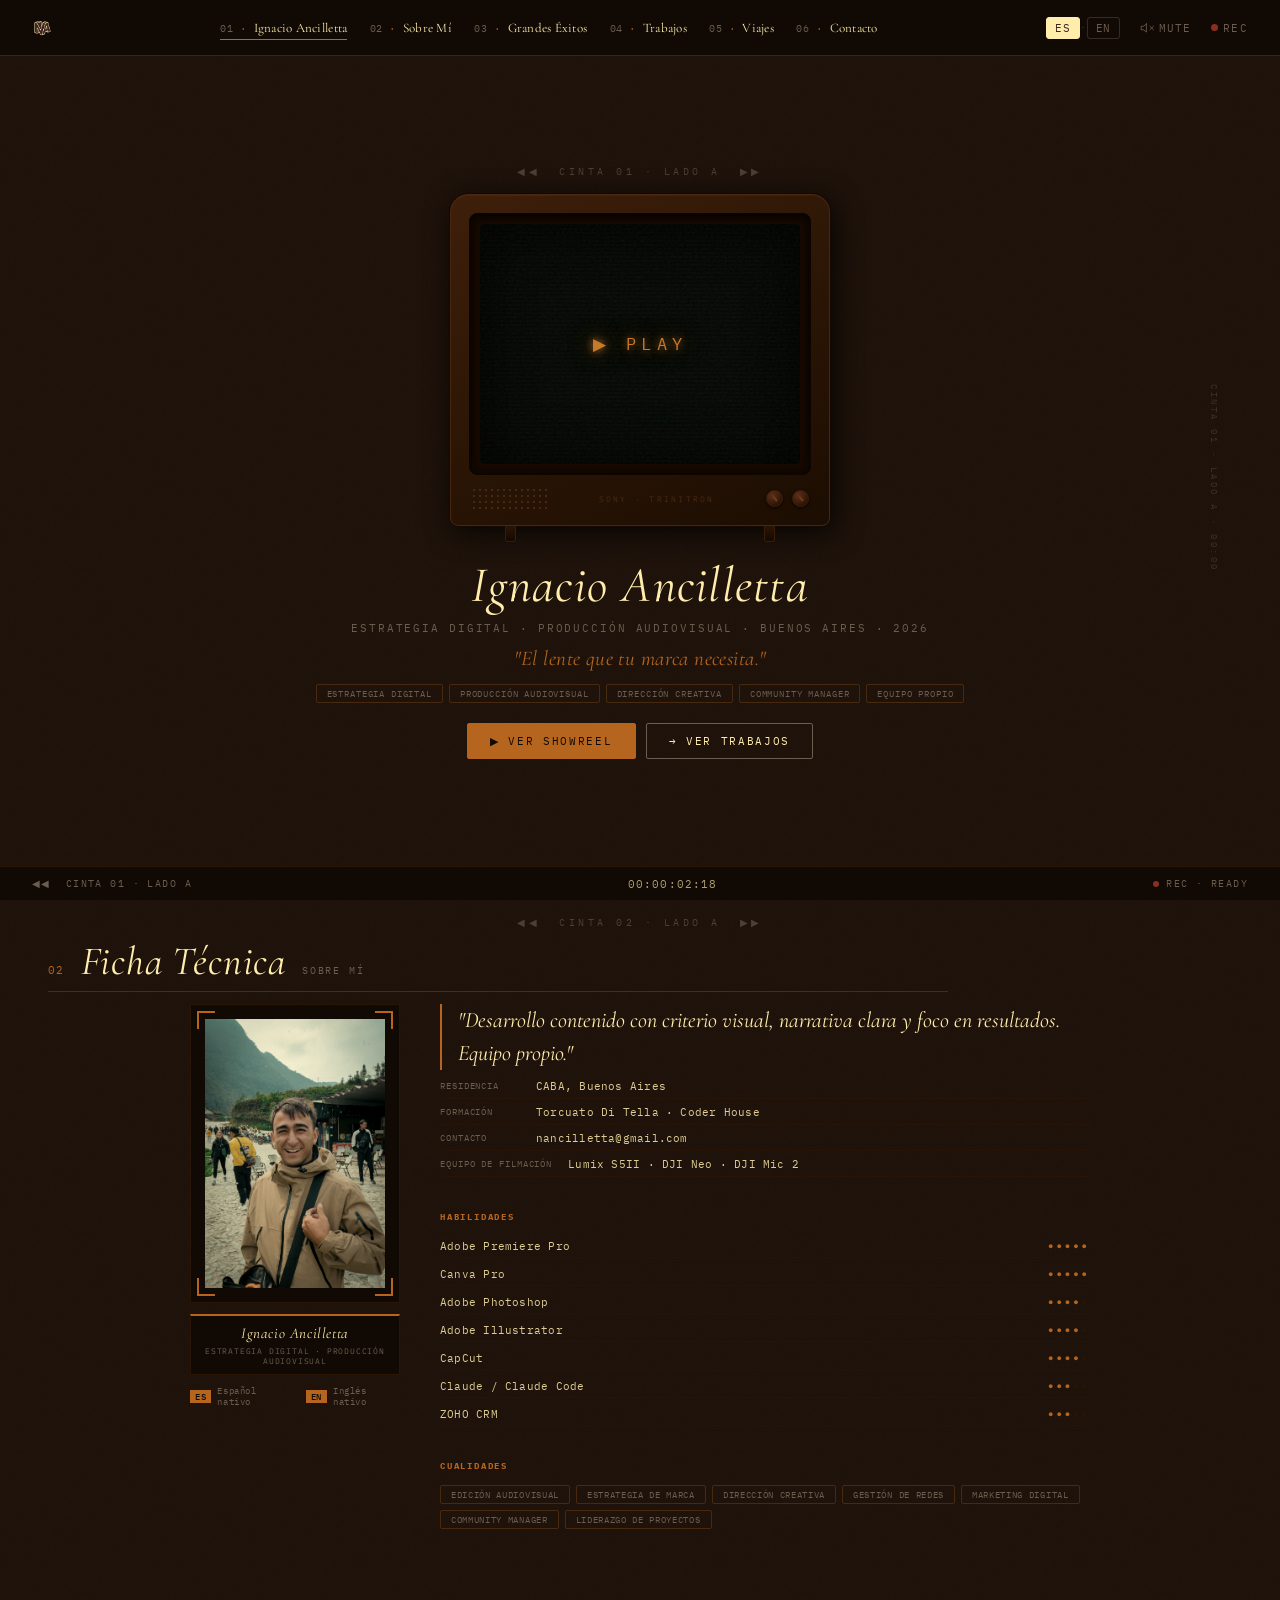
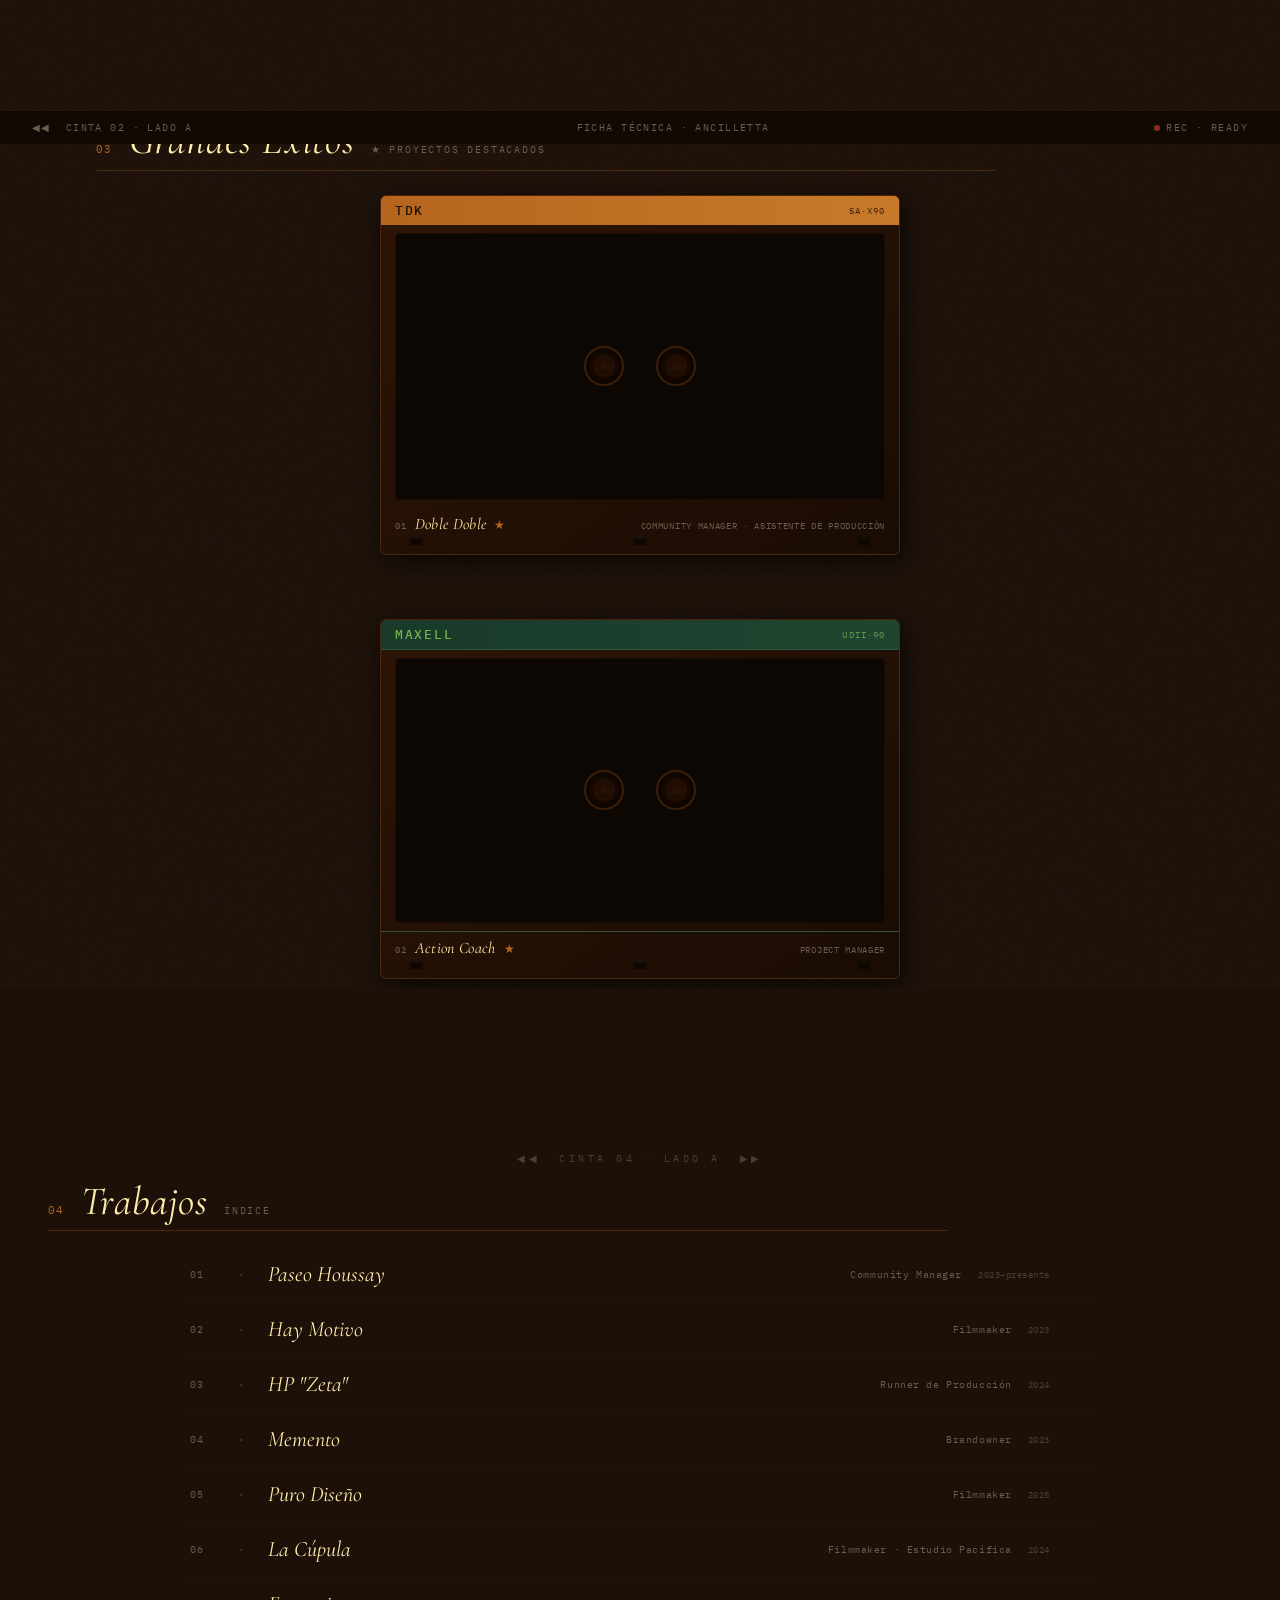
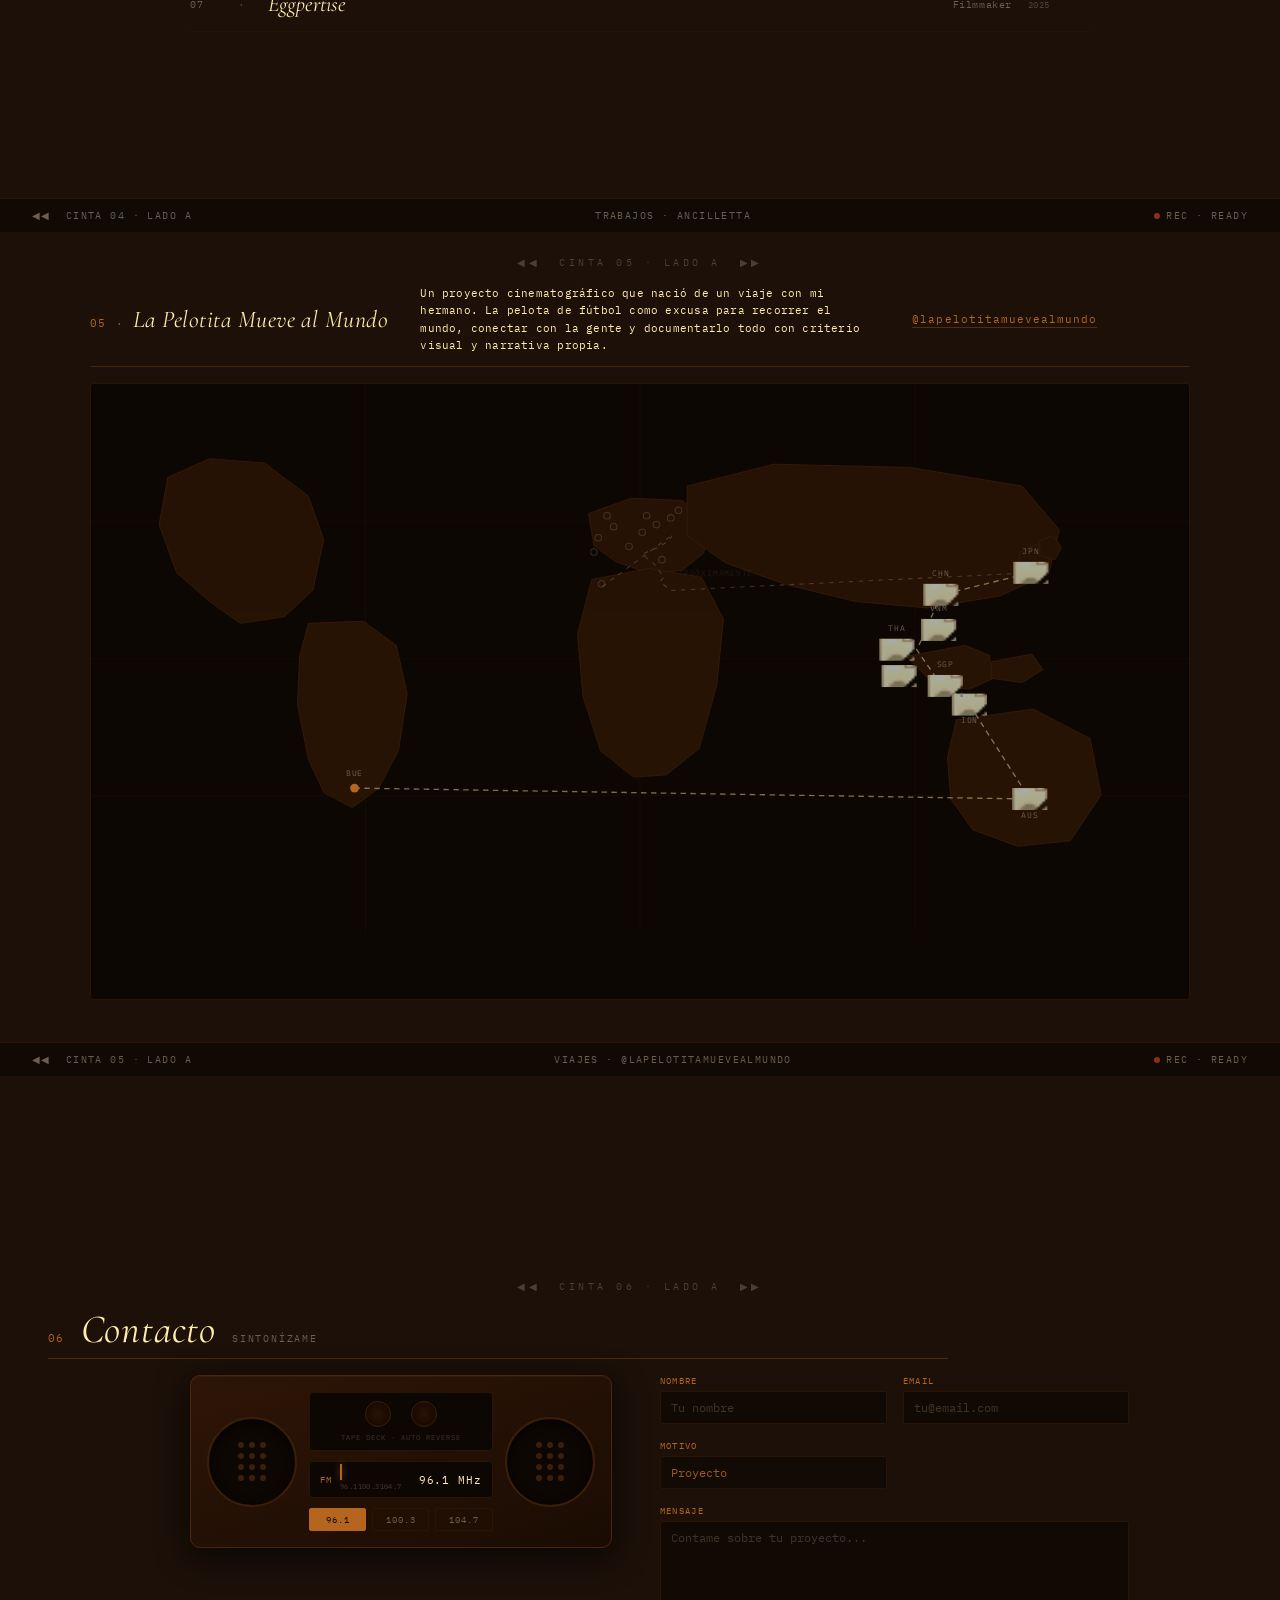
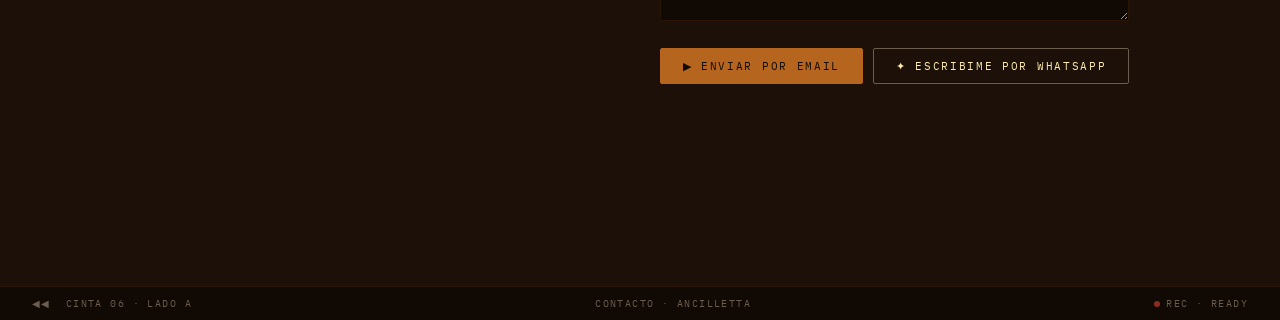
==== commit 6a2919aa: "feat: responsive mobile completo Co-Authored-By: Claude Sonnet 4.6 <noreply@anthropic.com>" ====
--- a/index.html
+++ b/index.html
@@ -51,6 +51,9 @@
       <a href="#" class="nav__logo" aria-label="Ancilletta — Inicio">
         <img src="assets/img/Logo PNG transparente.png" alt="Ancilletta">
       </a>
+
+      <!-- Collapsable mobile: links + controls -->
+      <div class="nav__collapse" id="nav-collapse">
 
       <!-- Nav links -->
       <ul class="nav__links">
@@ -134,6 +137,11 @@
         </div>
 
       </div>
+
+      </div><!-- /.nav__collapse -->
+
+      <button class="nav__hamburger" id="nav-hamburger" aria-label="Menú" aria-expanded="false">☰</button>
+
     </nav>
 
     <!-- ═══ SECCIÓN 01 · HERO ═══════════════════════════════════ -->
--- a/css/main.css
+++ b/css/main.css
@@ -210,6 +210,30 @@
 
 .nav__rec-label {
   color: var(--color-secondary);
+}
+
+/* Nav collapse wrapper — flex container transparente en desktop */
+.nav__collapse {
+  display: flex;
+  align-items: center;
+  flex: 1;
+  gap: 2rem;
+  min-width: 0;
+}
+
+/* Hamburger — oculto en desktop */
+.nav__hamburger {
+  display: none;
+  align-items: center;
+  justify-content: center;
+  background: none;
+  border: none;
+  color: var(--color-text);
+  font-size: 20px;
+  line-height: 1;
+  cursor: pointer;
+  padding: 4px 8px;
+  flex-shrink: 0;
 }
 
 @keyframes rec-blink {
@@ -2035,15 +2059,108 @@
 }
 
 /* ═══════════════════════════════════════════════════════════
-   MOBILE — sección 02 Ficha Técnica
+   RESPONSIVE MOBILE — max-width: 768px
 ═══════════════════════════════════════════════════════════ */
 
-@media (max-width: 680px) {
+@media (max-width: 768px) {
+
+  /* ── General ── */
+  html, body { overflow-x: hidden; }
+
+  /* ── NAV ── */
+  .nav {
+    padding: 0 1rem;
+    gap: 0;
+    justify-content: space-between;
+  }
+
+  .nav__hamburger { display: flex; }
+
+  .nav__collapse {
+    display: none;
+    position: fixed;
+    top: 56px;
+    left: 0;
+    right: 0;
+    background: var(--color-bg-deep);
+    border-bottom: 1px solid rgba(107, 93, 79, 0.35);
+    z-index: 99;
+    flex-direction: column;
+    align-items: flex-start;
+    padding: 1.25rem 1.5rem;
+    gap: 0;
+  }
+
+  .nav--open .nav__collapse { display: flex; }
+
+  .nav__collapse .nav__links {
+    flex-direction: column;
+    align-items: flex-start;
+    justify-content: flex-start;
+    gap: 0;
+    width: 100%;
+  }
+
+  .nav__collapse .nav__links li a {
+    padding: 10px 4px;
+    width: 100%;
+    border-bottom: 1px solid rgba(107, 93, 79, 0.12);
+  }
+
+  .nav__collapse .nav__controls {
+    flex-direction: row;
+    flex-wrap: wrap;
+    gap: 1rem;
+    padding: 0.75rem 0 0.25rem;
+    border-top: 1px solid rgba(107, 93, 79, 0.2);
+    width: 100%;
+    flex-shrink: unset;
+    margin-top: 0.5rem;
+  }
+
+  /* ── HERO 01 ── */
+  .hero {
+    height: auto;
+    min-height: calc(100vh - 56px);
+    padding: 1.25rem 1rem 56px;
+    gap: 0.6rem;
+  }
+
+  .tv__cabinet { width: 280px; }
+  .tv__stand   { width: 280px; padding: 0 40px; }
+
+  .hero__name         { font-size: 32px; }
+  .hero__tape-counter { display: none; }
+
+  .hero__tags {
+    display: grid;
+    grid-template-columns: 1fr 1fr;
+    gap: 6px;
+    width: 100%;
+    max-width: 320px;
+  }
+
+  .hero__tag { text-align: center; }
+
+  .hero__ctas {
+    flex-direction: column;
+    align-items: stretch;
+    gap: 8px;
+    width: 100%;
+    max-width: 280px;
+  }
+
+  .hero__ctas .btn {
+    width: 100%;
+    text-align: center;
+  }
+
+  /* ── FICHA 02 ── */
   .ficha {
     height: auto;
     min-height: calc(100vh - 56px);
     overflow-y: auto;
-    padding: 1rem 1.25rem 56px;
+    padding: 1rem 1rem 56px;
   }
 
   .ficha__grid {
@@ -2052,17 +2169,177 @@
   }
 
   .ficha__col-left {
-    flex-direction: row;
+    flex-direction: column;
+    align-items: center;
+  }
+
+  .slide-frame {
+    width: 160px;
+    flex-shrink: 0;
+  }
+
+  .ficha__section-label { margin-top: 1rem; }
+
+  /* ── GREATEST HITS 03 ── */
+  .gh {
+    height: auto;
+    min-height: calc(100vh - 56px);
+    padding: 1.25rem 1rem 56px;
+    overflow-y: auto;
+    justify-content: flex-start;
+  }
+
+  .gh__grid {
+    flex-direction: column;
+    align-items: center;
+    gap: 2rem;
+  }
+
+  .cassette {
+    width: min(90vw, 420px);
+    height: auto;
+    aspect-ratio: 520 / 360;
+  }
+
+  /* ── TRABAJOS 04 ── */
+  .trabajos {
+    height: auto;
+    min-height: calc(100vh - 56px);
+    padding: 1.25rem 1rem 56px;
+    overflow-y: auto;
+    justify-content: flex-start;
+  }
+
+  .trabajos__row {
+    grid-template-columns: 26px 10px 1fr auto 22px;
+    gap: 0 0.35rem;
+    padding: 11px 0;
+  }
+
+  .trabajos__year { display: none; }
+
+  .trabajos__arrow {
+    opacity: 0.5;
+    color: var(--color-secondary);
+  }
+
+  .trabajos__item.open .trabajos__arrow { opacity: 1; }
+
+  .trabajos__desc {
+    padding: 0 0 12px 44px;
+    font-size: 10.5px;
+  }
+
+  /* ── VIAJES 05 ── */
+  .viajes {
+    height: auto;
+    min-height: calc(100vh - 56px);
+    padding: 1rem 0.75rem 56px;
+    overflow-y: auto;
+    gap: 0.5rem;
+  }
+
+  .viajes__header-strip {
+    flex-direction: column;
     align-items: flex-start;
-    gap: 1rem;
-  }
-
-  .slide-frame {
-    width: 110px;
-    flex-shrink: 0;
-  }
-
-  .ficha__section-label {
-    margin-top: 1.25rem;
-  }
-}
+    gap: 0.4rem;
+    padding-bottom: 0.5rem;
+  }
+
+  .viajes__header-strip .section__title { font-size: clamp(15px, 4.5vw, 20px); }
+
+  .viajes__desc {
+    max-width: 100%;
+    font-size: 9.5px;
+  }
+
+  /* ── CONTACTO 06 ── */
+  .contacto {
+    height: auto;
+    min-height: calc(100vh - 56px);
+    padding: 1.25rem 1rem 56px;
+    overflow-y: auto;
+    justify-content: flex-start;
+  }
+
+  .contacto__layout {
+    grid-template-columns: 1fr;
+    gap: 1.5rem;
+  }
+
+  .boombox__body    { padding: 10px 8px; gap: 8px; }
+  .boombox__speaker { width: 64px; height: 64px; }
+
+  .boombox__freq-btns {
+    flex-direction: column;
+    gap: 5px;
+  }
+
+  .contacto__fields     { grid-template-columns: 1fr; }
+  .contacto__field--full { grid-column: 1; }
+
+  .contacto__ctas { flex-direction: column; }
+
+  .contacto__ctas .btn {
+    width: 100%;
+    text-align: center;
+  }
+
+  /* ── Footers de sección ── */
+  .section__footer,
+  .ficha__footer,
+  .hero__footer {
+    font-size: 8px;
+    letter-spacing: 0.06em;
+    padding: 0 0.75rem;
+  }
+
+  /* ── DESTINOS.HTML ── */
+  .destinos-page {
+    height: auto;
+    overflow-y: auto;
+    padding: 0.75rem 1rem 3rem;
+  }
+
+  .destinos__topbar {
+    flex-direction: column;
+    align-items: flex-start;
+    gap: 0.5rem;
+  }
+
+  .destinos__back {
+    font-size: 12px;
+    padding: 7px 14px;
+  }
+
+  .destinos__tape-label {
+    font-size: 8px;
+    letter-spacing: 0.2em;
+  }
+
+  .destinos__country-name {
+    font-size: clamp(28px, 8vw, 48px);
+  }
+
+  .destinos__content {
+    grid-template-columns: 1fr;
+    gap: 0.75rem;
+  }
+
+  .destinos__fotos {
+    grid-template-columns: 1fr;
+    grid-template-rows: repeat(4, auto);
+    gap: 0.5rem;
+  }
+
+  .destinos__foto-frame {
+    aspect-ratio: 4/3;
+    min-height: 0;
+  }
+
+  .destinos__footer {
+    font-size: 8px;
+    letter-spacing: 0.06em;
+    padding: 0 0.75rem;
+  }
+}
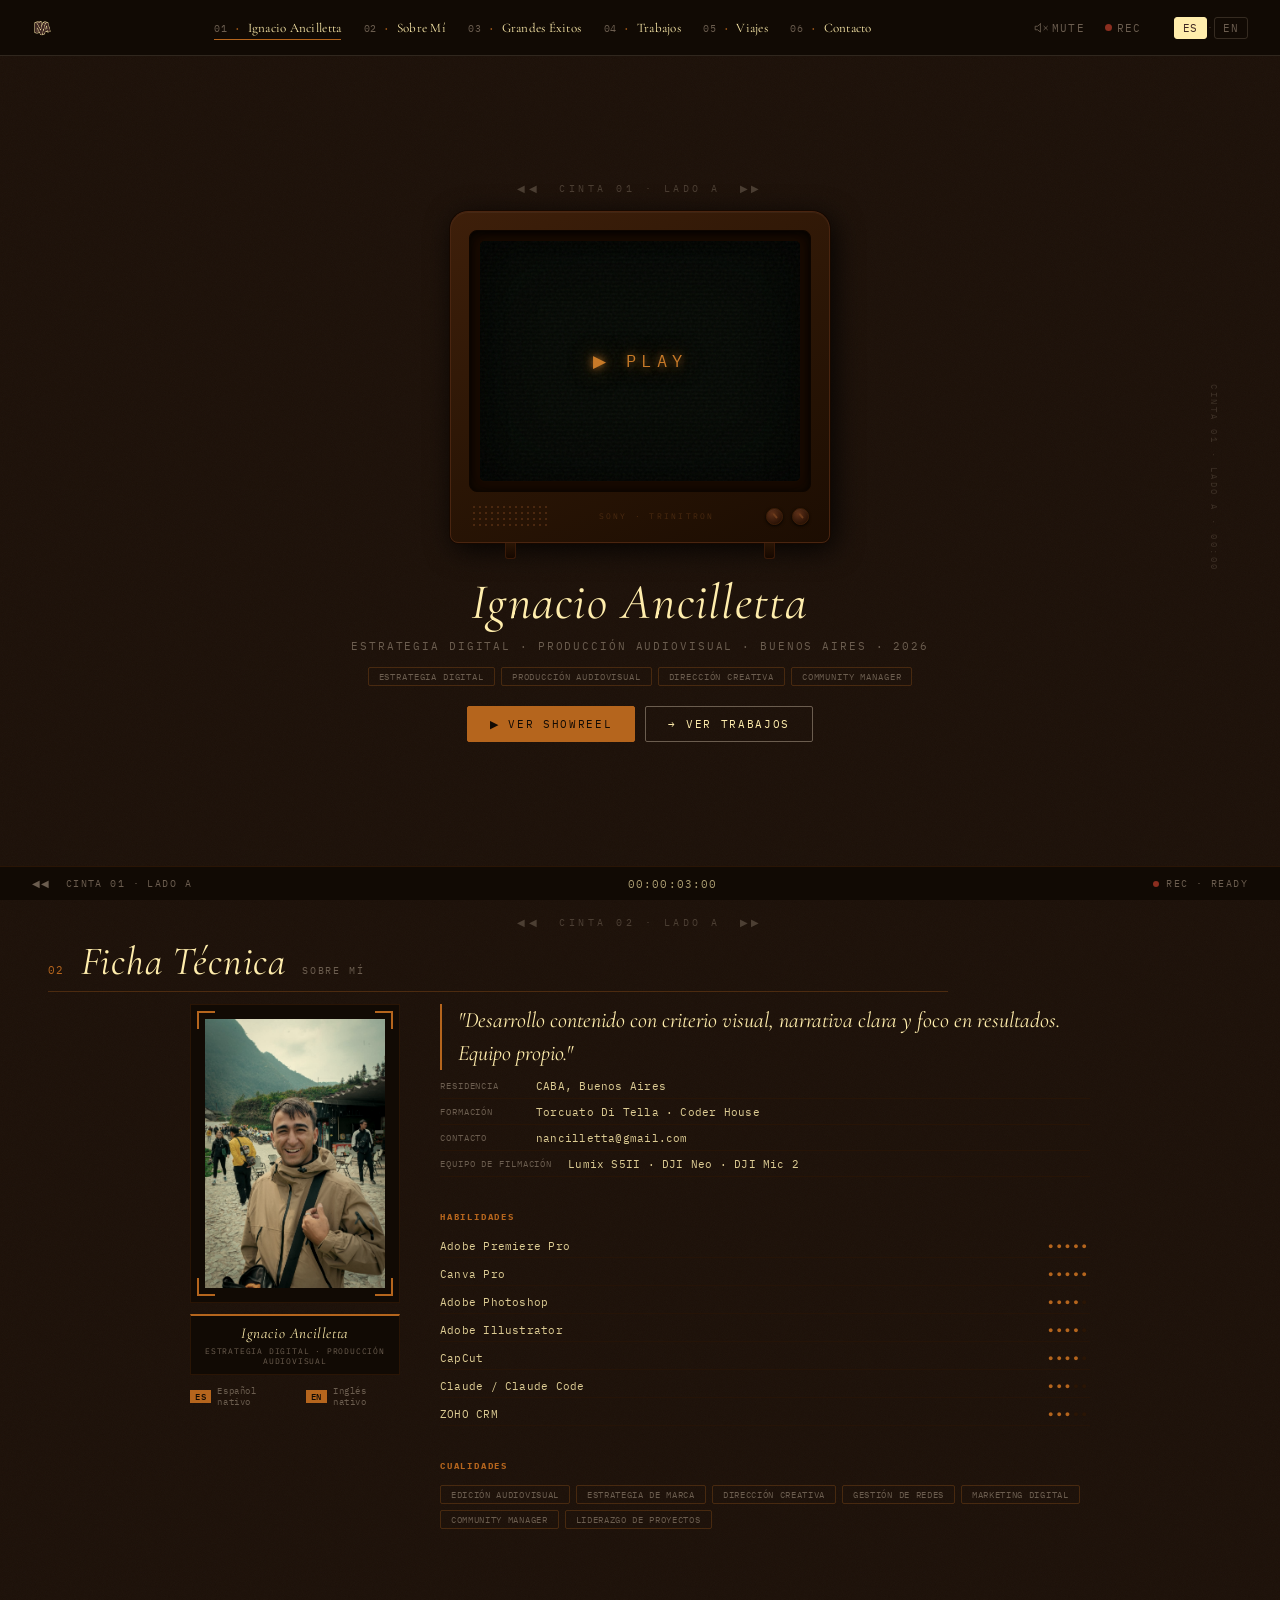
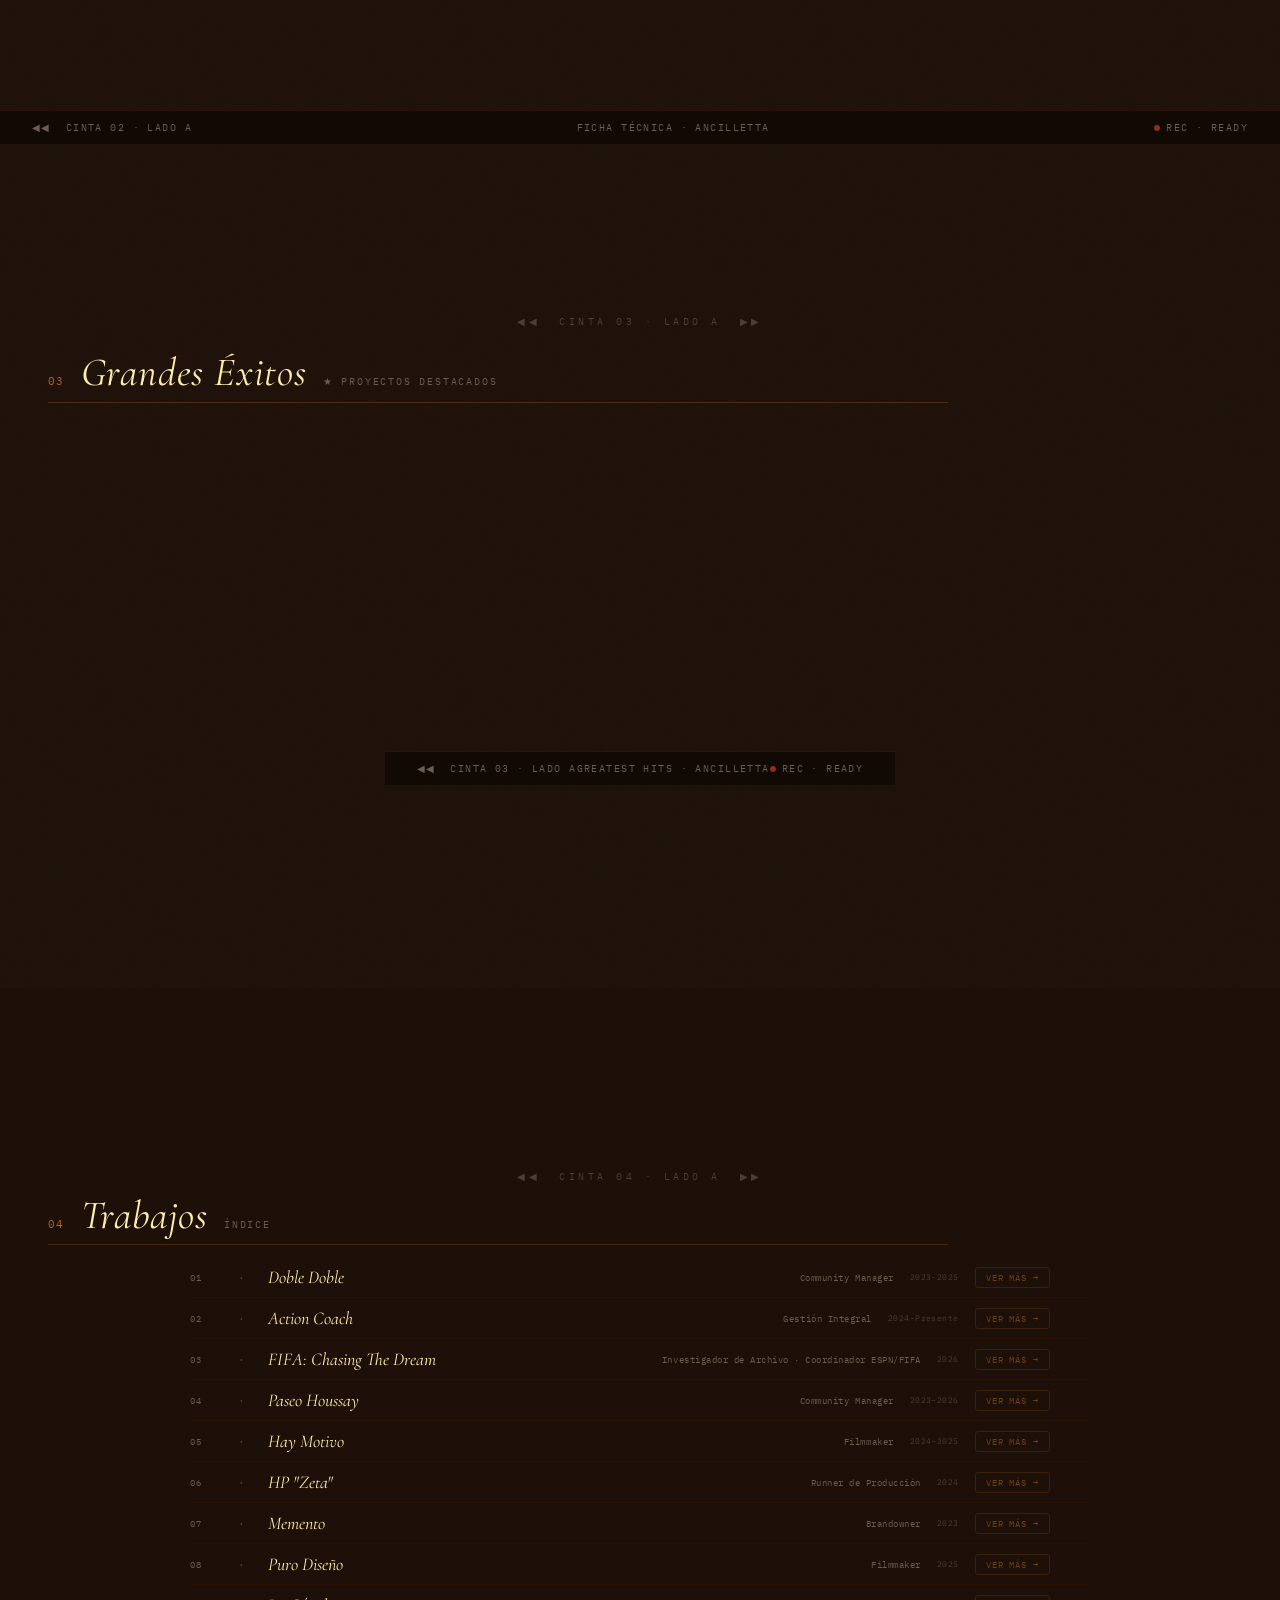
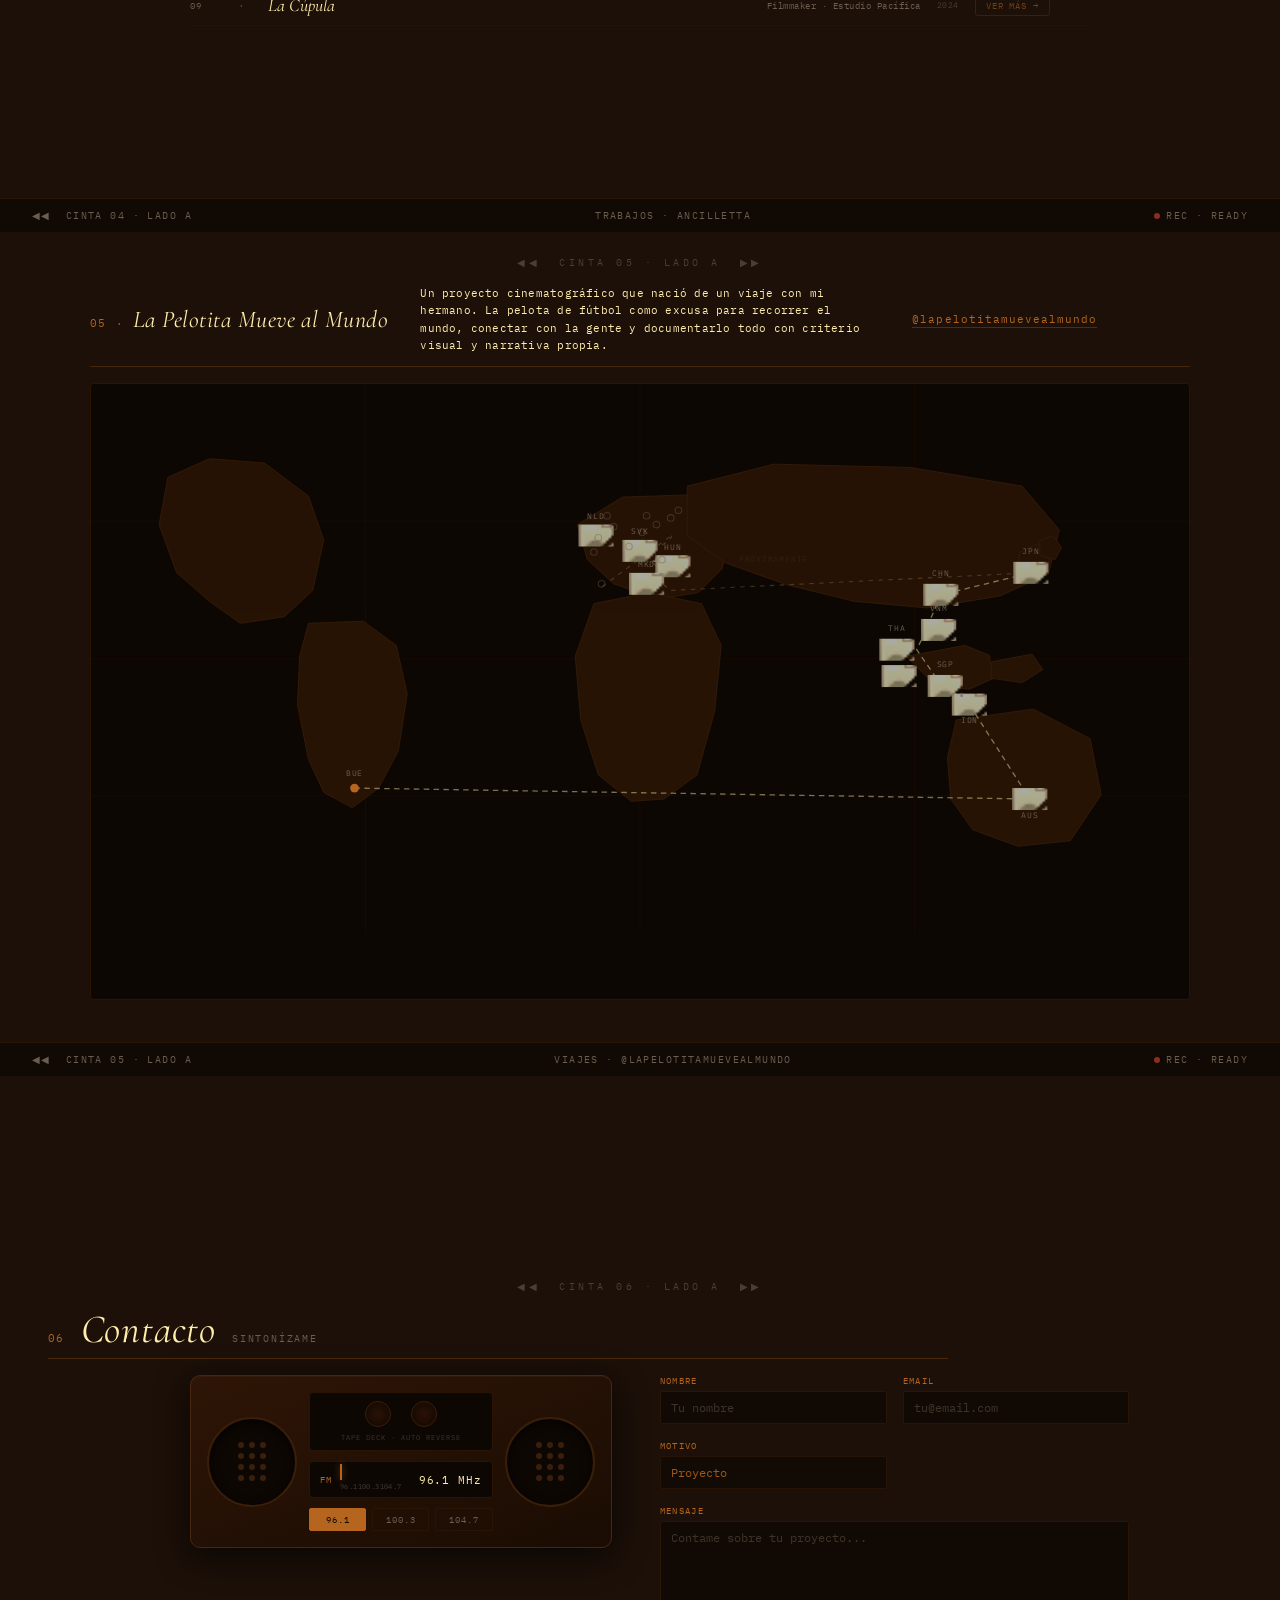
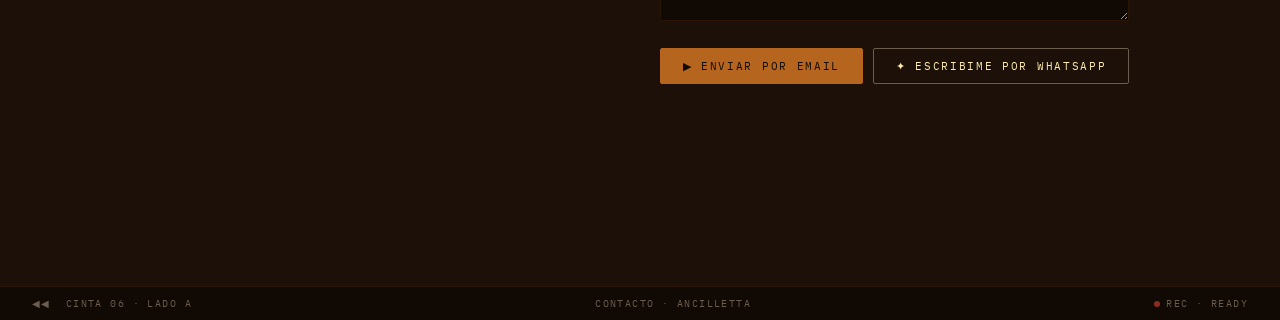
==== commit 6762ed1a: "Add trabajo detail pages, media assets, and layout fixes Comprime videos pesados de la seccion Traba" ====
--- a/index.html
+++ b/index.html
@@ -103,13 +103,6 @@
 
       <!-- Right controls -->
       <div class="nav__controls">
-
-        <!-- Language toggle -->
-        <div class="nav__lang" role="group" aria-label="Idioma">
-          <button class="nav__lang-opt active" data-lang="es" aria-pressed="true">ES</button>
-          <span class="nav__lang-dot">·</span>
-          <button class="nav__lang-opt" data-lang="en" aria-pressed="false">EN</button>
-        </div>
 
         <!-- Mute button -->
         <button class="nav__mute" id="btn-mute" aria-label="Silenciar audio" aria-pressed="false">
@@ -140,6 +133,13 @@
 
       </div><!-- /.nav__collapse -->
 
+      <!-- Language toggle — siempre visible -->
+      <div class="nav__lang" role="group" aria-label="Idioma">
+        <button class="nav__lang-opt active" data-lang="es" aria-pressed="true">ES</button>
+        <span class="nav__lang-dot">·</span>
+        <button class="nav__lang-opt" data-lang="en" aria-pressed="false">EN</button>
+      </div>
+
       <button class="nav__hamburger" id="nav-hamburger" aria-label="Menú" aria-expanded="false">☰</button>
 
     </nav>
@@ -149,6 +149,9 @@
 
       <!-- A · Etiqueta de cinta -->
       <p class="hero__tape-label" data-es="◀◀&nbsp;&nbsp;CINTA 01 · LADO A&nbsp;&nbsp;▶▶" data-en="◀◀&nbsp;&nbsp;TAPE 01 · SIDE A&nbsp;&nbsp;▶▶">◀◀&nbsp;&nbsp;CINTA 01 · LADO A&nbsp;&nbsp;▶▶</p>
+
+      <!-- Backdrop TV fullscreen -->
+      <div class="tv__backdrop" id="tv-backdrop"></div>
 
       <!-- B · TV Sony Trinitron -->
       <div class="tv" id="hero-tv" role="button" tabindex="0" aria-label="Reproducir showreel">
@@ -161,6 +164,11 @@
               <div class="tv__playing-overlay" aria-hidden="true">
                 SHOWREEL<br>CARGANDO...
               </div>
+              <video class="tv__video" id="tv-video" preload="none" playsinline></video>
+              <div class="tv__video-controls" id="tv-video-controls" aria-hidden="true">
+                <button class="tv__ctrl-btn" id="tv-play-pause" aria-label="Play/Pausa">⏸</button>
+                <button class="tv__ctrl-btn" id="tv-close" aria-label="Cerrar">✕ CERRAR</button>
+              </div>
             </div>
           </div>
           <div class="tv__bottom-bar">
@@ -182,16 +190,14 @@
       <div class="hero__text">
         <h1 class="hero__name">Ignacio Ancilletta</h1>
         <p class="hero__role" data-es="Estrategia Digital · Producción Audiovisual · Buenos Aires · 2026" data-en="Digital Strategist · Audiovisual Producer · Buenos Aires · 2026">Estrategia Digital · Producción Audiovisual · Buenos Aires · 2026</p>
-        <p class="hero__tagline" data-es=""El lente que tu marca necesita."" data-en=""The lens your brand needs."">"El lente que tu marca necesita."</p>
         <div class="hero__tags">
           <span class="hero__tag" data-es="Estrategia Digital" data-en="Digital Strategy">Estrategia Digital</span>
           <span class="hero__tag" data-es="Producción Audiovisual" data-en="Audiovisual Production">Producción Audiovisual</span>
           <span class="hero__tag" data-es="Dirección Creativa" data-en="Creative Direction">Dirección Creativa</span>
           <span class="hero__tag">Community Manager</span>
-          <span class="hero__tag" data-es="Equipo Propio" data-en="Own Team">Equipo Propio</span>
         </div>
         <div class="hero__ctas">
-          <a href="#works" class="btn btn--primary" data-es="▶ Ver Showreel" data-en="▶ See Showreel">▶ Ver Showreel</a>
+          <a href="#" class="btn btn--primary" id="btn-showreel" data-es="▶ Ver Showreel" data-en="▶ See Showreel">▶ Ver Showreel</a>
           <a href="#works" class="btn btn--outline" data-es="→ Ver Trabajos" data-en="→ See Work">→ Ver Trabajos</a>
         </div>
       </div>
@@ -329,15 +335,15 @@
                 <span class="cassette__brand">TDK</span>
                 <span class="cassette__type">SA·X90</span>
               </div>
-              <div class="cassette__window">
-                <div class="cassette__reel"></div>
-                <div class="cassette__reel"></div>
-              </div>
               <div class="cassette__label">
                 <span class="cassette__label-num">01</span>
                 <span class="cassette__label-title">Doble Doble</span>
                 <span class="cassette__label-star">★</span>
-                <span class="cassette__label-role" data-es="Community Manager · Asistente de Producción" data-en="Community Manager · Production Assistant">Community Manager · Asistente de Producción</span>
+                <span class="cassette__label-role" data-es="Community Manager — 2023-2025" data-en="Community Manager — 2023-2025">Community Manager — 2023-2025</span>
+              </div>
+              <div class="cassette__window">
+                <div class="cassette__reel"></div>
+                <div class="cassette__reel"></div>
               </div>
               <div class="cassette__holes">
                 <div class="cassette__hole"></div>
@@ -347,7 +353,7 @@
             </div>
             <div class="cassette__face cassette__face--back">
               <p class="cassette__back-num">01 · Doble Doble ★</p>
-              <p class="cassette__back-role" data-es="Community Manager · Asistente de Producción" data-en="Community Manager · Production Assistant">Community Manager · Asistente de Producción</p>
+              <p class="cassette__back-role" data-es="Community Manager — 2023-2025" data-en="Community Manager — 2023-2025">Community Manager — 2023-2025</p>
               <div class="cassette__back-media">
                 <p class="cassette__back-text" data-es="Gestión integral de contenido para plataforma NBA en Instagram y TikTok. Redacción de copys, planificación editorial y edición de reels y formatos verticales en un entorno de publicación constante y alta exigencia." data-en="Full content management for an NBA platform on Instagram and TikTok. Copywriting, editorial planning and editing of reels and vertical formats in a high-demand publishing environment.">Gestión integral de contenido para plataforma NBA en Instagram y TikTok. Redacción de copys, planificación editorial y edición de reels y formatos verticales en un entorno de publicación constante y alta exigencia.</p>
               </div>
@@ -357,22 +363,22 @@
         </article>
 
         <!-- Cassette 02 · MAXELL -->
-        <article class="cassette cassette--maxell" tabindex="0" aria-label="Action Coach - Project Manager">
+        <article class="cassette cassette--maxell" tabindex="0" aria-label="Action Coach - Gestión Integral">
           <div class="cassette__inner">
             <div class="cassette__face cassette__face--front">
               <div class="cassette__strip cassette__strip--maxell">
                 <span class="cassette__brand">MAXELL</span>
                 <span class="cassette__type">UDII·90</span>
               </div>
-              <div class="cassette__window">
-                <div class="cassette__reel"></div>
-                <div class="cassette__reel"></div>
-              </div>
               <div class="cassette__label cassette__label--maxell">
                 <span class="cassette__label-num">02</span>
                 <span class="cassette__label-title">Action Coach</span>
                 <span class="cassette__label-star">★</span>
-                <span class="cassette__label-role">Project Manager</span>
+                <span class="cassette__label-role" data-es="Gestión Integral — 2024-Presente" data-en="Full Management — 2024-Present">Gestión Integral — 2024-Presente</span>
+              </div>
+              <div class="cassette__window">
+                <div class="cassette__reel"></div>
+                <div class="cassette__reel"></div>
               </div>
               <div class="cassette__holes">
                 <div class="cassette__hole"></div>
@@ -382,9 +388,44 @@
             </div>
             <div class="cassette__face cassette__face--back">
               <p class="cassette__back-num">02 · Action Coach ★</p>
-              <p class="cassette__back-role">Project Manager</p>
+              <p class="cassette__back-role" data-es="Gestión Integral — 2024-Presente" data-en="Full Management — 2024-Present">Gestión Integral — 2024-Presente</p>
               <div class="cassette__back-media">
                 <p class="cassette__back-text" data-es="Planificación y gestión de contenidos para ActionCOACH, líder en coaching de PYMES. Coordinación de producción, gestión de campañas en ZOHO y responsable del área comercial y cierre de leads." data-en="Content planning and management for ActionCOACH, leader in SME coaching. Production coordination, ZOHO campaign management and responsible for the commercial area and lead closing.">Planificación y gestión de contenidos para ActionCOACH, líder en coaching de PYMES. Coordinación de producción, gestión de campañas en ZOHO y responsable del área comercial y cierre de leads.</p>
+              </div>
+              <p class="cassette__back-flip" data-es="↺ Flip para volver" data-en="↺ Flip to go back">↺ Flip para volver</p>
+            </div>
+          </div>
+        </article>
+
+        <!-- Cassette 03 · GLORIA MUNDI -->
+        <article class="cassette cassette--gloriamundi" tabindex="0" aria-label="FIFA: Chasing The Dream - Investigador de Archivo">
+          <div class="cassette__inner">
+            <div class="cassette__face cassette__face--front">
+              <div class="cassette__strip cassette__strip--gloriamundi">
+                <span class="cassette__brand">GLORIA MUNDI</span>
+                <span class="cassette__type">HGX·90</span>
+              </div>
+              <div class="cassette__label cassette__label--gloriamundi">
+                <span class="cassette__label-num">03</span>
+                <span class="cassette__label-title">FIFA: Chasing The Dream</span>
+                <span class="cassette__label-star">★</span>
+                <span class="cassette__label-role" data-es="Investigador de Archivo · Coordinador ESPN/FIFA — 2026" data-en="Archive Researcher · ESPN/FIFA Coordinator — 2026">Investigador de Archivo · Coordinador ESPN/FIFA — 2026</span>
+              </div>
+              <div class="cassette__window">
+                <div class="cassette__reel"></div>
+                <div class="cassette__reel"></div>
+              </div>
+              <div class="cassette__holes">
+                <div class="cassette__hole"></div>
+                <div class="cassette__hole"></div>
+                <div class="cassette__hole"></div>
+              </div>
+            </div>
+            <div class="cassette__face cassette__face--back">
+              <p class="cassette__back-num">03 · FIFA: Chasing The Dream ★</p>
+              <p class="cassette__back-role" data-es="Investigador de Archivo · Coordinador ESPN/FIFA — 2026" data-en="Archive Researcher · ESPN/FIFA Coordinator — 2026">Investigador de Archivo · Coordinador ESPN/FIFA — 2026</p>
+              <div class="cassette__back-media">
+                <p class="cassette__back-text" data-es="Investigador de Archivo y Coordinador entre ESPN/FIFA y el equipo de posproducción en el proyecto documental &quot;FIFA: Chasing The Dream&quot;, de la productora Gloria Mundi." data-en="Archive Researcher and Coordinator between ESPN/FIFA and the post-production team on the documentary project &quot;FIFA: Chasing The Dream&quot;, produced by Gloria Mundi.">Investigador de Archivo y Coordinador entre ESPN/FIFA y el equipo de posproducción en el proyecto documental "FIFA: Chasing The Dream", de la productora Gloria Mundi.</p>
               </div>
               <p class="cassette__back-flip" data-es="↺ Flip para volver" data-en="↺ Flip to go back">↺ Flip para volver</p>
             </div>
@@ -411,32 +452,58 @@
 
       <ol class="trabajos__list">
         <li class="trabajos__item">
-          <div class="trabajos__row"><span class="trabajos__num">01</span><span class="trabajos__sep">·</span><span class="trabajos__name">Paseo Houssay</span><span class="trabajos__role" data-es="Community Manager" data-en="Community Manager">Community Manager</span><span class="trabajos__year">2023–presente</span><span class="trabajos__arrow">↓</span></div>
-          <p class="trabajos__desc" data-es="Manejo integral de redes sociales. Edición, redacción y diseño dentro de las pautas de la marca. 2023–2026." data-en="Full social media management. Editing, copywriting and design within brand guidelines. 2023–2026.">Manejo integral de redes sociales. Edición, redacción y diseño dentro de las pautas de la marca. 2023–2026.</p>
-        </li>
-        <li class="trabajos__item">
-          <div class="trabajos__row"><span class="trabajos__num">02</span><span class="trabajos__sep">·</span><span class="trabajos__name">Hay Motivo</span><span class="trabajos__role" data-es="Filmmaker" data-en="Filmmaker">Filmmaker</span><span class="trabajos__year">2023</span><span class="trabajos__arrow">↓</span></div>
-          <p class="trabajos__desc" data-es="Producción de la película y el espacio &quot;Detrás del Motivo&quot;. Acompañamiento en comunicación y difusión del proyecto." data-en="Production of the film and the space 'Behind the Motive'. Support in communication and project outreach.">Producción de la película y el espacio "Detrás del Motivo". Acompañamiento en comunicación y difusión del proyecto.</p>
-        </li>
-        <li class="trabajos__item">
-          <div class="trabajos__row"><span class="trabajos__num">03</span><span class="trabajos__sep">·</span><span class="trabajos__name">HP "Zeta"</span><span class="trabajos__role" data-es="Runner de Producción" data-en="Production Runner">Runner de Producción</span><span class="trabajos__year">2024</span><span class="trabajos__arrow">↓</span></div>
-          <p class="trabajos__desc" data-es="Runner de producción en el comercial de HP para WolfDen. Asistencia en rodaje y armado de sets con Kohler Studio." data-en="Production runner on the HP commercial for WolfDen. On-set assistance and set building with Kohler Studio.">Runner de producción en el comercial de HP para WolfDen. Asistencia en rodaje y armado de sets con Kohler Studio.</p>
-        </li>
-        <li class="trabajos__item">
-          <div class="trabajos__row"><span class="trabajos__num">04</span><span class="trabajos__sep">·</span><span class="trabajos__name">Memento</span><span class="trabajos__role" data-es="Brandowner" data-en="Brand Owner">Brandowner</span><span class="trabajos__year">2023</span><span class="trabajos__arrow">↓</span></div>
-          <p class="trabajos__desc" data-es="Desarrollo de marca desde cero — identidad visual, contenido, sesiones fotográficas y gestión de Instagram y tienda online." data-en="Brand development from scratch — visual identity, content, photo sessions and management of Instagram and online store.">Desarrollo de marca desde cero — identidad visual, contenido, sesiones fotográficas y gestión de Instagram y tienda online.</p>
-        </li>
-        <li class="trabajos__item">
-          <div class="trabajos__row"><span class="trabajos__num">05</span><span class="trabajos__sep">·</span><span class="trabajos__name">Puro Diseño</span><span class="trabajos__role" data-es="Filmmaker" data-en="Filmmaker">Filmmaker</span><span class="trabajos__year">2025</span><span class="trabajos__arrow">↓</span></div>
-          <p class="trabajos__desc" data-es="Cobertura audiovisual del evento de diseño más importante de Argentina." data-en="Audiovisual coverage of Argentina's most important design event.">Cobertura audiovisual del evento de diseño más importante de Argentina.</p>
-        </li>
-        <li class="trabajos__item">
-          <div class="trabajos__row"><span class="trabajos__num">06</span><span class="trabajos__sep">·</span><span class="trabajos__name">La Cúpula</span><span class="trabajos__role" data-es="Filmmaker · Estudio Pacífica" data-en="Filmmaker · Estudio Pacífica">Filmmaker · Estudio Pacífica</span><span class="trabajos__year">2024</span><span class="trabajos__arrow">↓</span></div>
-          <p class="trabajos__desc" data-es="Producción audiovisual para muestra en Estudio Pacifica. Fotografía, video y edición con corrección de color." data-en="Audiovisual production for an exhibition at Estudio Pacifica. Photography, video and color graded editing.">Producción audiovisual para muestra en Estudio Pacifica. Fotografía, video y edición con corrección de color.</p>
-        </li>
-        <li class="trabajos__item">
-          <div class="trabajos__row"><span class="trabajos__num">07</span><span class="trabajos__sep">·</span><span class="trabajos__name">Eggpertise</span><span class="trabajos__role" data-es="Filmmaker" data-en="Filmmaker">Filmmaker</span><span class="trabajos__year">2025</span><span class="trabajos__arrow">↓</span></div>
-          <p class="trabajos__desc" data-es="Cobertura audiovisual en la Expo Avícola 2025. Filmación, fotografía de productos y entrevistas al equipo técnico." data-en="Audiovisual coverage at Expo Avícola 2025. Filming, product photography and interviews with the technical team.">Cobertura audiovisual en la Expo Avícola 2025. Filmación, fotografía de productos y entrevistas al equipo técnico.</p>
+          <div class="trabajos__row"><span class="trabajos__num">01</span><span class="trabajos__sep">·</span><span class="trabajos__name">Doble Doble</span><span class="trabajos__role" data-es="Community Manager" data-en="Community Manager">Community Manager</span><span class="trabajos__year">2023-2025</span><a href="trabajo-doble-doble.html" class="trabajos__more" data-es="Ver más →" data-en="See more →">Ver más →</a><span class="trabajos__arrow">↓</span></div>
+          <div class="trabajos__body">
+            <p class="trabajos__desc" data-es="Gestión integral de contenido para plataforma NBA en Instagram y TikTok. Redacción de copys, planificación editorial y edición de reels y formatos verticales en un entorno de publicación constante y alta exigencia." data-en="Full content management for an NBA platform on Instagram and TikTok. Copywriting, editorial planning and editing of reels and vertical formats in a high-demand publishing environment.">Gestión integral de contenido para plataforma NBA en Instagram y TikTok. Redacción de copys, planificación editorial y edición de reels y formatos verticales en un entorno de publicación constante y alta exigencia.</p>
+          </div>
+        </li>
+        <li class="trabajos__item">
+          <div class="trabajos__row"><span class="trabajos__num">02</span><span class="trabajos__sep">·</span><span class="trabajos__name">Action Coach</span><span class="trabajos__role" data-es="Gestión Integral" data-en="Full Management">Gestión Integral</span><span class="trabajos__year">2024-Presente</span><a href="trabajo-accion-coach.html" class="trabajos__more" data-es="Ver más →" data-en="See more →">Ver más →</a><span class="trabajos__arrow">↓</span></div>
+          <div class="trabajos__body">
+            <p class="trabajos__desc" data-es="Planificación y gestión de contenidos para ActionCOACH, líder en coaching de PYMES. Coordinación de producción, gestión de campañas en ZOHO y responsable del área comercial y cierre de leads." data-en="Content planning and management for ActionCOACH, leader in SME coaching. Production coordination, ZOHO campaign management and responsible for the commercial area and lead closing.">Planificación y gestión de contenidos para ActionCOACH, líder en coaching de PYMES. Coordinación de producción, gestión de campañas en ZOHO y responsable del área comercial y cierre de leads.</p>
+          </div>
+        </li>
+        <li class="trabajos__item">
+          <div class="trabajos__row"><span class="trabajos__num">03</span><span class="trabajos__sep">·</span><span class="trabajos__name">FIFA: Chasing The Dream</span><span class="trabajos__role" data-es="Investigador de Archivo · Coordinador ESPN/FIFA" data-en="Archive Researcher · ESPN/FIFA Coordinator">Investigador de Archivo · Coordinador ESPN/FIFA</span><span class="trabajos__year">2026</span><a href="trabajo-fifa-chasing-the-dream.html" class="trabajos__more" data-es="Ver más →" data-en="See more →">Ver más →</a><span class="trabajos__arrow">↓</span></div>
+          <div class="trabajos__body">
+            <p class="trabajos__desc" data-es="Investigador de Archivo y Coordinador entre ESPN/FIFA y el equipo de posproducción en el proyecto documental &quot;FIFA: Chasing The Dream&quot;, de la productora Gloria Mundi." data-en="Archive Researcher and Coordinator between ESPN/FIFA and the post-production team on the documentary project &quot;FIFA: Chasing The Dream&quot;, produced by Gloria Mundi.">Investigador de Archivo y Coordinador entre ESPN/FIFA y el equipo de posproducción en el proyecto documental "FIFA: Chasing The Dream", de la productora Gloria Mundi.</p>
+          </div>
+        </li>
+        <li class="trabajos__item">
+          <div class="trabajos__row"><span class="trabajos__num">04</span><span class="trabajos__sep">·</span><span class="trabajos__name">Paseo Houssay</span><span class="trabajos__role" data-es="Community Manager" data-en="Community Manager">Community Manager</span><span class="trabajos__year">2023–2026</span><a href="trabajo-paseo-houssay.html" class="trabajos__more" data-es="Ver más →" data-en="See more →">Ver más →</a><span class="trabajos__arrow">↓</span></div>
+          <div class="trabajos__body">
+            <p class="trabajos__desc" data-es="Manejo integral de redes sociales. Edición, redacción y diseño dentro de las pautas de la marca. 2023–2026." data-en="Full social media management. Editing, copywriting and design within brand guidelines. 2023–2026.">Manejo integral de redes sociales. Edición, redacción y diseño dentro de las pautas de la marca. 2023–2026.</p>
+          </div>
+        </li>
+        <li class="trabajos__item">
+          <div class="trabajos__row"><span class="trabajos__num">05</span><span class="trabajos__sep">·</span><span class="trabajos__name">Hay Motivo</span><span class="trabajos__role" data-es="Filmmaker" data-en="Filmmaker">Filmmaker</span><span class="trabajos__year">2024–2025</span><a href="trabajo-hay-motivo.html" class="trabajos__more" data-es="Ver más →" data-en="See more →">Ver más →</a><span class="trabajos__arrow">↓</span></div>
+          <div class="trabajos__body">
+            <p class="trabajos__desc" data-es="Producción de la película y el espacio &quot;Detrás del Motivo&quot;. Acompañamiento en comunicación y difusión del proyecto." data-en="Production of the film and the space 'Behind the Motive'. Support in communication and project outreach.">Producción de la película y el espacio "Detrás del Motivo". Acompañamiento en comunicación y difusión del proyecto.</p>
+          </div>
+        </li>
+        <li class="trabajos__item">
+          <div class="trabajos__row"><span class="trabajos__num">06</span><span class="trabajos__sep">·</span><span class="trabajos__name">HP "Zeta"</span><span class="trabajos__role" data-es="Runner de Producción" data-en="Production Runner">Runner de Producción</span><span class="trabajos__year">2024</span><a href="trabajo-hp-zeta.html" class="trabajos__more" data-es="Ver más →" data-en="See more →">Ver más →</a><span class="trabajos__arrow">↓</span></div>
+          <div class="trabajos__body">
+            <p class="trabajos__desc" data-es="Runner de producción en el comercial de HP para WolfDen. Asistencia en rodaje y armado de sets con Kohler Studio." data-en="Production runner on the HP commercial for WolfDen. On-set assistance and set building with Kohler Studio.">Runner de producción en el comercial de HP para WolfDen. Asistencia en rodaje y armado de sets con Kohler Studio.</p>
+          </div>
+        </li>
+        <li class="trabajos__item">
+          <div class="trabajos__row"><span class="trabajos__num">07</span><span class="trabajos__sep">·</span><span class="trabajos__name">Memento</span><span class="trabajos__role" data-es="Brandowner" data-en="Brand Owner">Brandowner</span><span class="trabajos__year">2023</span><a href="trabajo-memento.html" class="trabajos__more" data-es="Ver más →" data-en="See more →">Ver más →</a><span class="trabajos__arrow">↓</span></div>
+          <div class="trabajos__body">
+            <p class="trabajos__desc" data-es="Desarrollo de marca desde cero — identidad visual, contenido, sesiones fotográficas y gestión de Instagram y tienda online." data-en="Brand development from scratch — visual identity, content, photo sessions and management of Instagram and online store.">Desarrollo de marca desde cero — identidad visual, contenido, sesiones fotográficas y gestión de Instagram y tienda online.</p>
+          </div>
+        </li>
+        <li class="trabajos__item">
+          <div class="trabajos__row"><span class="trabajos__num">08</span><span class="trabajos__sep">·</span><span class="trabajos__name">Puro Diseño</span><span class="trabajos__role" data-es="Filmmaker" data-en="Filmmaker">Filmmaker</span><span class="trabajos__year">2025</span><a href="trabajo-puro-diseno.html" class="trabajos__more" data-es="Ver más →" data-en="See more →">Ver más →</a><span class="trabajos__arrow">↓</span></div>
+          <div class="trabajos__body">
+            <p class="trabajos__desc" data-es="Cobertura audiovisual del evento de diseño más importante de Argentina." data-en="Audiovisual coverage of Argentina's most important design event.">Cobertura audiovisual del evento de diseño más importante de Argentina.</p>
+          </div>
+        </li>
+        <li class="trabajos__item">
+          <div class="trabajos__row"><span class="trabajos__num">09</span><span class="trabajos__sep">·</span><span class="trabajos__name">La Cúpula</span><span class="trabajos__role" data-es="Filmmaker · Estudio Pacífica" data-en="Filmmaker · Estudio Pacífica">Filmmaker · Estudio Pacífica</span><span class="trabajos__year">2024</span><a href="trabajo-la-cupula.html" class="trabajos__more" data-es="Ver más →" data-en="See more →">Ver más →</a><span class="trabajos__arrow">↓</span></div>
+          <div class="trabajos__body">
+            <p class="trabajos__desc" data-es="Producción audiovisual para muestra en Estudio Pacifica. Fotografía, video y edición con corrección de color." data-en="Audiovisual production for an exhibition at Estudio Pacifica. Photography, video and color graded editing.">Producción audiovisual para muestra en Estudio Pacifica. Fotografía, video y edición con corrección de color.</p>
+          </div>
         </li>
       </ol>
 
@@ -483,9 +550,9 @@
             <!-- Sur América -->
             <path d="M198,218 L248,216 L278,238 L288,282 L280,334 L262,368 L238,386 L212,372 L198,342 L188,292 L190,248 Z"/>
             <!-- Europa -->
-            <path d="M453,118 L492,104 L538,106 L564,124 L558,154 L538,170 L508,172 L478,162 L458,147 Z"/>
+            <path d="M443,128 L484,103 L543,101 L583,127 L575,168 L553,190 L516,196 L476,182 L452,160 Z"/>
             <!-- África -->
-            <path d="M456,178 L508,168 L556,176 L576,214 L570,274 L554,332 L524,356 L494,358 L464,334 L448,284 L443,228 Z"/>
+            <path d="M458,200 L508,190 L556,200 L574,238 L568,298 L552,356 L522,378 L492,380 L462,356 L446,306 L441,248 Z"/>
             <!-- Asia continental -->
             <path d="M543,93 L622,73 L746,76 L848,93 L882,133 L872,173 L828,193 L762,204 L696,198 L634,183 L578,163 L543,138 Z"/>
             <!-- SE Asia -->
@@ -548,6 +615,22 @@
             <g class="viajes__dest" data-dest="japon" tabindex="0" role="button" aria-label="Japón">
               <image href="https://flagcdn.com/w40/jp.png" x="840" y="162" width="32" height="20" class="viajes__flag" preserveAspectRatio="xMidYMid slice"/>
               <text x="856" y="155" class="viajes__label" text-anchor="middle">JPN</text>
+            </g>
+            <g class="viajes__dest" data-dest="holanda" tabindex="0" role="button" aria-label="Holanda">
+              <image href="https://flagcdn.com/w40/nl.png" x="444" y="128" width="32" height="20" class="viajes__flag" preserveAspectRatio="xMidYMid slice"/>
+              <text x="460" y="123" class="viajes__label" text-anchor="middle">NLD</text>
+            </g>
+            <g class="viajes__dest" data-dest="eslovaquia" tabindex="0" role="button" aria-label="Eslovaquia">
+              <image href="https://flagcdn.com/w40/sk.png" x="484" y="142" width="32" height="20" class="viajes__flag" preserveAspectRatio="xMidYMid slice"/>
+              <text x="500" y="137" class="viajes__label" text-anchor="middle">SVK</text>
+            </g>
+            <g class="viajes__dest" data-dest="hungria" tabindex="0" role="button" aria-label="Hungría">
+              <image href="https://flagcdn.com/w40/hu.png" x="514" y="156" width="32" height="20" class="viajes__flag" preserveAspectRatio="xMidYMid slice"/>
+              <text x="530" y="151" class="viajes__label" text-anchor="middle">HUN</text>
+            </g>
+            <g class="viajes__dest" data-dest="macedonia" tabindex="0" role="button" aria-label="Macedonia">
+              <image href="https://flagcdn.com/w40/mk.png" x="490" y="172" width="32" height="20" class="viajes__flag" preserveAspectRatio="xMidYMid slice"/>
+              <text x="506" y="167" class="viajes__label" text-anchor="middle">MKD</text>
             </g>
           </g>
 
@@ -565,7 +648,7 @@
             <circle cx="470" cy="120" r="3" fill="none" stroke="#6B5D4F" stroke-width="1"/>
             <circle cx="462" cy="140" r="3" fill="none" stroke="#6B5D4F" stroke-width="1"/>
             <circle cx="458" cy="153" r="3" fill="none" stroke="#6B5D4F" stroke-width="1"/>
-            <text x="540" y="175" class="viajes__label viajes__label--soon" text-anchor="start" opacity="0.5" data-es="PRÓXIMAMENTE" data-en="COMING SOON">PRÓXIMAMENTE</text>
+            <text x="590" y="162" class="viajes__label viajes__label--soon" text-anchor="start" opacity="0.5" data-es="PRÓXIMAMENTE" data-en="COMING SOON">PRÓXIMAMENTE</text>
           </g>
 
         </svg>
@@ -673,6 +756,15 @@
       </div>
     </section>
 
+    <!-- Modal Showreel (fallback) -->
+    <div class="showreel-modal" id="showreel-modal" aria-hidden="true" role="dialog" aria-label="Showreel">
+      <div class="showreel-modal__backdrop" id="showreel-modal-backdrop"></div>
+      <div class="showreel-modal__inner">
+        <button class="showreel-modal__close" id="showreel-modal-close" aria-label="Cerrar">✕ CERRAR</button>
+        <video class="showreel-modal__video" id="modal-video" src="assets/video/Portfolio.mp4" controls playsinline></video>
+      </div>
+    </div>
+
     <script src="js/main.js"></script>
   </body>
 </html>
--- a/css/main.css
+++ b/css/main.css
@@ -438,6 +438,175 @@
     0 0 60px rgba(114,176,80,0.08);
 }
 
+/* Backdrop oscuro cuando TV reproduce */
+.tv__backdrop {
+  position: fixed;
+  inset: 0;
+  background: rgba(0, 0, 0, 0.9);
+  z-index: 149;
+  opacity: 0;
+  pointer-events: none;
+  transition: opacity 0.4s ease;
+}
+
+.tv__backdrop.active {
+  opacity: 1;
+  pointer-events: auto;
+}
+
+/* TV expandida cuando reproduce */
+.tv--has-video {
+  position: fixed !important;
+  top: 50%;
+  left: 50%;
+  transform: translate(-50%, -50%) !important;
+  z-index: 150;
+  width: min(70vw, 1100px);
+  cursor: default;
+}
+
+.tv--has-video .tv__cabinet {
+  width: 100%;
+}
+
+.tv--has-video .tv__screen {
+  aspect-ratio: 16 / 9;
+}
+
+.tv--has-video .tv__stand {
+  width: 100%;
+  padding: 0 8%;
+}
+
+@media (max-width: 768px) {
+  .tv--has-video {
+    width: 100vw;
+  }
+}
+
+/* Video dentro de la pantalla */
+.tv__video {
+  position: absolute;
+  inset: 0;
+  width: 100%;
+  height: 100%;
+  object-fit: contain;
+  background: #000;
+  border-radius: 5px;
+  z-index: 6;
+  opacity: 0;
+  pointer-events: none;
+  transition: opacity 0.45s ease;
+}
+
+.tv--has-video .tv__video {
+  opacity: 1;
+  pointer-events: auto;
+}
+
+.tv--has-video {
+  cursor: default;
+}
+
+/* Controles sobre el video */
+.tv__video-controls {
+  position: absolute;
+  bottom: 0;
+  left: 0;
+  right: 0;
+  display: flex;
+  align-items: center;
+  justify-content: space-between;
+  padding: 10px 12px;
+  background: linear-gradient(to top, rgba(0,0,0,0.8) 0%, transparent 100%);
+  z-index: 7;
+  opacity: 0;
+  pointer-events: none;
+  transition: opacity 0.3s ease;
+}
+
+.tv--has-video .tv__video-controls {
+  opacity: 1;
+  pointer-events: auto;
+}
+
+.tv__ctrl-btn {
+  background: transparent;
+  border: 1px solid rgba(255,237,172,0.35);
+  color: var(--color-text);
+  font-family: var(--font-mono);
+  font-size: 10px;
+  letter-spacing: 0.12em;
+  padding: 4px 10px;
+  cursor: pointer;
+  border-radius: 2px;
+  transition: background 0.2s, border-color 0.2s;
+  line-height: 1;
+}
+
+.tv__ctrl-btn:hover {
+  background: rgba(255,237,172,0.12);
+  border-color: rgba(255,237,172,0.65);
+}
+
+/* Modal Showreel (fallback) */
+.showreel-modal {
+  position: fixed;
+  inset: 0;
+  z-index: 200;
+  display: flex;
+  align-items: center;
+  justify-content: center;
+  opacity: 0;
+  pointer-events: none;
+  transition: opacity 0.3s ease;
+}
+
+.showreel-modal.open {
+  opacity: 1;
+  pointer-events: auto;
+}
+
+.showreel-modal__backdrop {
+  position: absolute;
+  inset: 0;
+  background: rgba(0, 0, 0, 0.88);
+}
+
+.showreel-modal__inner {
+  position: relative;
+  width: min(90vw, 920px);
+  z-index: 1;
+}
+
+.showreel-modal__close {
+  position: absolute;
+  top: -42px;
+  right: 0;
+  background: transparent;
+  border: 1px solid rgba(255,237,172,0.35);
+  color: var(--color-text);
+  font-family: var(--font-mono);
+  font-size: 10px;
+  letter-spacing: 0.14em;
+  padding: 6px 14px;
+  cursor: pointer;
+  border-radius: 2px;
+  transition: background 0.2s, border-color 0.2s;
+}
+
+.showreel-modal__close:hover {
+  background: rgba(255,237,172,0.1);
+  border-color: rgba(255,237,172,0.6);
+}
+
+.showreel-modal__video {
+  width: 100%;
+  display: block;
+  border-radius: 3px;
+  box-shadow: 0 0 80px rgba(0,0,0,0.95);
+}
+
 /* Barra inferior del TV (grilla + marca + botones) */
 .tv__bottom-bar {
   display: flex;
@@ -1042,7 +1211,7 @@
   flex-direction: column;
   align-items: center;
   justify-content: center;
-  padding: 1.5rem 6rem 56px;
+  padding: 1.5rem 3rem 56px;
   gap: 1.5rem;
   overflow: hidden;
 }
@@ -1062,19 +1231,23 @@
 
 .gh__grid {
   display: flex;
-  gap: 4rem;
+  gap: 2rem;
   justify-content: center;
   flex-wrap: wrap;
 }
 
 /* Cassette 3D flip */
 .cassette {
-  width: 520px;
-  height: 360px;
+  --reel-c: #B5651D;
+  width: 300px;
+  height: 300px;
   perspective: 1100px;
   cursor: pointer;
   outline: none;
 }
+
+.cassette--maxell { --reel-c: #72b050; }
+.cassette--gloriamundi { --reel-c: #b389d9; }
 
 .cassette__inner {
   position: relative;
@@ -1102,6 +1275,7 @@
   border: 1px solid #4a2510;
   display: flex;
   flex-direction: column;
+  justify-content: flex-start;
   box-shadow: 4px 6px 24px rgba(0,0,0,0.7), inset 0 1px 0 rgba(255,255,255,0.03);
 }
 
@@ -1125,6 +1299,17 @@
   border-bottom: 1px solid #2d5540;
 }
 
+.cassette__strip--gloriamundi {
+  background: linear-gradient(90deg, #3a1f4a, #5c3570);
+  color: #d9b3e8;
+  border-bottom: 1px solid #5c3570;
+}
+
+.cassette__strip--gloriamundi .cassette__brand {
+  font-size: 11px;
+  letter-spacing: 0.08em;
+}
+
 .cassette__brand {
   font-size: 13px;
   font-weight: 500;
@@ -1137,41 +1322,9 @@
   opacity: 0.8;
 }
 
-/* Window (tape spools) */
-.cassette__window {
-  display: flex;
-  justify-content: center;
-  align-items: center;
-  gap: 32px;
-  padding: 10px 20px;
-  background: #0d0704;
-  margin: 8px 14px;
-  border-radius: 4px;
-  border: 1px solid #1a0c03;
-  flex: 1;
-}
-
-.cassette__reel {
-  width: 40px;
-  height: 40px;
-  border-radius: 50%;
-  border: 2px solid #3a1e08;
-  background: radial-gradient(circle at center, #2a1205 0%, #150800 60%, #1a0c03 100%);
-  box-shadow: inset 0 0 8px rgba(0,0,0,0.8);
-  position: relative;
-}
-
-.cassette__reel::after {
-  content: '';
-  position: absolute;
-  inset: 8px;
-  border-radius: 50%;
-  border: 1px dashed rgba(90, 48, 20, 0.5);
-}
-
 /* Label area */
 .cassette__label {
-  padding: 6px 14px 4px;
+  padding: 6px 14px 2px;
   display: flex;
   align-items: baseline;
   gap: 8px;
@@ -1180,6 +1333,10 @@
 
 .cassette__label--maxell {
   border-top: 1px solid #2d5540;
+}
+
+.cassette__label--gloriamundi {
+  border-top: 1px solid #5c3570;
 }
 
 .cassette__label-num {
@@ -1211,11 +1368,72 @@
   margin-left: auto;
 }
 
+/* Tape window (spools) */
+.cassette__window {
+  flex: 0 0 auto;
+  height: 180px;
+  margin: 2px 18px 0;
+  background: #0d0704;
+  border-radius: 3px;
+  position: relative;
+  display: flex;
+  align-items: center;
+  justify-content: space-between;
+  padding: 0 24px;
+  box-shadow: inset 0 2px 8px rgba(0,0,0,0.65);
+  overflow: hidden;
+}
+
+/* Tape line connecting the two reels */
+.cassette__window::after {
+  content: '';
+  position: absolute;
+  left: 24px;
+  right: 24px;
+  top: 50%;
+  height: 1px;
+  background: var(--reel-c);
+  opacity: 0.55;
+  transform: translateY(-50%);
+  z-index: 0;
+}
+
+.cassette__reel {
+  width: 42px;
+  height: 42px;
+  border-radius: 50%;
+  border: 2px solid var(--reel-c);
+  position: relative;
+  z-index: 1;
+  opacity: 0.9;
+}
+
+/* Hub teeth (notches) */
+.cassette__reel::before {
+  content: '';
+  position: absolute;
+  inset: 24%;
+  border-radius: 50%;
+  border: 3px dashed var(--reel-c);
+  opacity: 0.8;
+}
+
+/* Center hole */
+.cassette__reel::after {
+  content: '';
+  position: absolute;
+  inset: 42%;
+  border-radius: 50%;
+  background: #0d0704;
+  border: 1px solid var(--reel-c);
+}
+
 /* Holes (bottom) */
 .cassette__holes {
   display: flex;
   justify-content: space-between;
   padding: 0 28px 8px;
+  margin-top: auto;
 }
 
 .cassette__hole {
@@ -1235,8 +1453,8 @@
   flex-direction: column;
   align-items: center;
   justify-content: center;
-  gap: 12px;
-  padding: 2rem 2.5rem;
+  gap: 10px;
+  padding: 1.5rem 2rem;
 }
 
 .cassette__back-num {
@@ -1258,19 +1476,14 @@
   width: 100%;
   flex: 1;
   background: #0d0704;
-  border: 1px dashed rgba(181,101,29,0.3);
   border-radius: 3px;
   display: flex;
+  flex-direction: column;
   align-items: center;
   justify-content: center;
-}
-
-.cassette__back-pending {
-  font-family: var(--font-mono);
-  font-size: 9px;
-  color: var(--color-secondary);
-  letter-spacing: 0.15em;
-  opacity: 0.5;
+  gap: 8px;
+  padding: 0.6rem 0.5rem;
+  overflow: hidden;
 }
 
 .cassette__back-text {
@@ -1278,7 +1491,7 @@
   font-size: 12px;
   color: var(--color-text);
   opacity: 0.85;
-  line-height: 1.65;
+  line-height: 1.6;
   letter-spacing: 0.02em;
   text-align: center;
 }
@@ -1303,8 +1516,8 @@
   flex-direction: column;
   align-items: center;
   justify-content: center;
-  padding: 1.25rem 3rem 56px;
-  gap: 1rem;
+  padding: 1rem 3rem 40px;
+  gap: 0.75rem;
   overflow: hidden;
 }
 
@@ -1321,10 +1534,10 @@
 
 .trabajos__row {
   display: grid;
-  grid-template-columns: 32px 14px 1fr auto auto 24px;
+  grid-template-columns: 32px 14px 1fr auto auto auto 24px;
   align-items: center;
   gap: 0 1rem;
-  padding: 14px 0;
+  padding: 9px 0;
   transition: background 0.2s;
 }
 
@@ -1334,24 +1547,54 @@
 .trabajos__item:hover .trabajos__name  { color: var(--color-accent); }
 .trabajos__item.open  .trabajos__arrow { transform: rotate(90deg); }
 
+.trabajos__body {
+  display: none;
+  align-items: flex-start;
+  gap: 1.25rem;
+  padding: 0 0 14px 58px;
+  border-left: 2px solid rgba(181,101,29,0.25);
+}
+
+.trabajos__item.open .trabajos__body { display: flex; }
+
 .trabajos__desc {
-  display: none;
   font-family: var(--font-mono);
   font-size: 11px;
   color: var(--color-text);
   opacity: 0.75;
   line-height: 1.7;
   letter-spacing: 0.02em;
-  padding: 0 0 14px 58px;
-  border-left: 2px solid rgba(181,101,29,0.25);
-  margin-left: 0;
-}
-
-.trabajos__item.open .trabajos__desc { display: block; }
+  flex: 1;
+  min-width: 0;
+}
+
+.trabajos__more {
+  font-family: var(--font-mono);
+  font-size: 9px;
+  color: var(--color-accent);
+  letter-spacing: 0.1em;
+  text-transform: uppercase;
+  text-decoration: none;
+  border: 1px solid rgba(181, 101, 29, 0.35);
+  border-radius: 3px;
+  padding: 4px 10px;
+  opacity: 0.55;
+  white-space: nowrap;
+  transition: opacity 0.2s, background 0.2s, color 0.2s, border-color 0.2s;
+}
+
+.trabajos__item:hover .trabajos__more,
+.trabajos__more:hover,
+.trabajos__more:focus-visible {
+  opacity: 1;
+  background: var(--color-accent);
+  color: var(--color-bg);
+  border-color: var(--color-accent);
+}
 
 .trabajos__num {
   font-family: var(--font-mono);
-  font-size: 10px;
+  font-size: 9px;
   color: var(--color-secondary);
   letter-spacing: 0.1em;
 }
@@ -1365,7 +1608,7 @@
 
 .trabajos__name {
   font-family: var(--font-serif);
-  font-size: clamp(16px, 2vw, 22px);
+  font-size: clamp(14px, 1.6vw, 18px);
   font-style: italic;
   color: var(--color-text);
   transition: color 0.2s;
@@ -1373,7 +1616,7 @@
 
 .trabajos__role {
   font-family: var(--font-mono);
-  font-size: 9.5px;
+  font-size: 8.5px;
   color: var(--color-secondary);
   letter-spacing: 0.06em;
   text-align: right;
@@ -1381,7 +1624,7 @@
 
 .trabajos__year {
   font-family: var(--font-mono);
-  font-size: 9px;
+  font-size: 8px;
   color: var(--color-secondary);
   opacity: 0.6;
   letter-spacing: 0.06em;
@@ -2059,6 +2302,233 @@
 }
 
 /* ═══════════════════════════════════════════════════════════
+   PÁGINAS DE DETALLE · TRABAJOS (trabajo-*.html)
+   Reusa .destinos__topbar / __back / __footer / __video-wrap /
+   __video / __foto-frame / __foto-img (misma estética 70s)
+═══════════════════════════════════════════════════════════ */
+
+.trabajo-page {
+  height: calc(100vh - 56px - 30px);
+  overflow: hidden;
+  background: var(--color-bg);
+  padding: 1rem 2.5rem 1.5rem;
+  display: flex;
+  flex-direction: column;
+  gap: 0.55rem;
+}
+
+.trabajo__hero {
+  display: flex;
+  align-items: baseline;
+  gap: 1.25rem;
+  flex-shrink: 0;
+  border-bottom: 1px solid rgba(181, 101, 29, 0.22);
+  padding-bottom: 0.5rem;
+}
+
+.trabajo__title {
+  font-family: var(--font-serif);
+  font-size: clamp(34px, 5vw, 60px);
+  font-weight: 300;
+  font-style: italic;
+  color: var(--color-text);
+  letter-spacing: 0.015em;
+  line-height: 1;
+}
+
+.trabajo__role {
+  font-family: var(--font-mono);
+  font-size: clamp(15px, 1.6vw, 20px);
+  color: var(--color-accent);
+  letter-spacing: 0.1em;
+  text-transform: uppercase;
+  white-space: nowrap;
+}
+
+/* Grilla principal: video+texto izquierda, fotos grandes derecha (misma lógica que .destinos__content) */
+.trabajo__content {
+  display: grid;
+  grid-template-columns: 3fr 2fr;
+  gap: 0.75rem;
+  flex: 1;
+  min-height: 0;
+}
+
+.trabajo__main {
+  display: flex;
+  flex-direction: column;
+  gap: 0.6rem;
+  min-height: 0;
+}
+
+.trabajo__main .destinos__video-wrap {
+  flex: 1 1 55%;
+  min-height: 0;
+}
+
+/* Filmstrip: para páginas con más de un video, mezcla horizontal/vertical.
+   Cada clip mide su ancho según su aspect-ratio real (video vertical = angosto,
+   horizontal = ancho), altura fija = alto de la fila. Scroll lateral si no entran. */
+.trabajo__videos {
+  display: flex;
+  align-items: center;
+  gap: 0.5rem;
+  flex: 1 1 55%;
+  min-height: 0;
+  overflow-x: auto;
+  overflow-y: hidden;
+}
+
+.trabajo__video-item {
+  height: 100%;
+  flex-shrink: 0;
+  background: #0d0704;
+  border: 1px solid #2a1505;
+  border-radius: 3px;
+  overflow: hidden;
+  display: flex;
+  align-items: center;
+}
+
+.trabajo__video-item video {
+  height: 100%;
+  width: auto;
+  max-width: none;
+  display: block;
+  object-fit: contain;
+}
+
+.trabajo__desc-wrap {
+  flex: 1 1 45%;
+  min-height: 0;
+  overflow-y: auto;
+  display: flex;
+  flex-direction: column;
+  gap: 0.6rem;
+}
+
+.trabajo__desc {
+  font-family: var(--font-mono);
+  font-size: 11.5px;
+  color: var(--color-text);
+  opacity: 0.8;
+  line-height: 1.65;
+  letter-spacing: 0.02em;
+}
+
+.trabajo__fotos {
+  display: grid;
+  grid-template-columns: 1fr;
+  grid-template-rows: 1fr 1fr;
+  gap: 0.5rem;
+  min-height: 0;
+}
+
+/* ═══════════════════════════════════════════════════════════
+   REGLA GENERAL DE LAYOUT — trabajo-*.html (zonas horiz/vert)
+   Activar agregando el modificador .trabajo__content--zones al
+   wrapper .trabajo__content (reemplaza .trabajo__main/__fotos/
+   __videos/__desc-wrap de arriba, que quedan para páginas viejas
+   sin migrar). Estructura esperada:
+
+   <div class="trabajo__content trabajo__content--zones">
+     <div class="trabajo__media">
+       <div class="trabajo__media-left">   ← horizontal: fotos/video paisaje, grid 2×2 (hasta 2 filas)
+         <div class="destinos__foto-frame">...</div>  (o <video>)
+       </div>
+       <div class="trabajo__media-right">  ← vertical: reels apilados uno debajo del otro
+         <video>...</video>
+       </div>
+     </div>
+     <div class="trabajo__desc-row">       ← texto ancho completo, 2 columnas, fuente grande
+       <p class="trabajo__desc">...</p>
+       <p class="trabajo__desc">...</p>
+     </div>
+   </div>
+
+   Regla: horizontal (ancho > alto) → .trabajo__media-left.
+          vertical (alto > ancho)   → .trabajo__media-right.
+═══════════════════════════════════════════════════════════ */
+
+.trabajo__content--zones {
+  display: flex;
+  flex-direction: column;
+  gap: 0.6rem;
+}
+
+.trabajo__media {
+  display: grid;
+  grid-template-columns: 2fr 1fr;
+  gap: 0.6rem;
+  flex: 1 1 68%;
+  min-height: 0;
+  overflow: hidden;
+}
+
+.trabajo__media-left {
+  display: grid;
+  grid-template-columns: 1fr 1fr;
+  grid-template-rows: 1fr;
+  gap: 0.5rem;
+  min-height: 0;
+  height: 100%;
+}
+
+.trabajo__media-left .destinos__foto-frame {
+  min-width: 0;
+  height: 100%;
+}
+
+.trabajo__media-left .destinos__foto-img {
+  height: 100%;
+  object-fit: contain;
+}
+
+.trabajo__media-right {
+  display: grid;
+  grid-template-columns: repeat(3, 1fr);
+  gap: 0.4rem;
+  min-height: 0;
+}
+
+.trabajo__media-right video {
+  width: 100%;
+  height: 100%;
+  min-height: 0;
+  object-fit: cover;
+  background: #0d0704;
+  border: 1px solid #2a1505;
+  border-radius: 3px;
+  display: block;
+}
+
+.trabajo__desc-row {
+  display: flex;
+  flex-direction: column;
+  justify-content: center;
+  gap: 0.65rem;
+  flex: 1 1 32%;
+  min-width: 0;
+  min-height: 0;
+  max-width: 100%;
+  box-sizing: border-box;
+}
+
+.trabajo__desc-row .trabajo__desc {
+  width: 100%;
+  max-width: 100%;
+  box-sizing: border-box;
+  overflow-wrap: break-word;
+  font-size: 17px;
+  line-height: 1.6;
+}
+
+.trabajo__desc strong {
+  color: var(--color-accent);
+  font-weight: 500;
+}
+
+/* ═══════════════════════════════════════════════════════════
    RESPONSIVE MOBILE — max-width: 768px
 ═══════════════════════════════════════════════════════════ */
 
@@ -2180,6 +2650,11 @@
 
   .ficha__section-label { margin-top: 1rem; }
 
+  .ficha__langs {
+    flex-direction: column;
+    gap: 0.4rem;
+  }
+
   /* ── GREATEST HITS 03 ── */
   .gh {
     height: auto;
@@ -2196,10 +2671,48 @@
   }
 
   .cassette {
-    width: min(90vw, 420px);
-    height: auto;
-    aspect-ratio: 520 / 360;
-  }
+    width: min(88vw, 320px);
+    height: 320px;
+  }
+
+  .cassette__window {
+    height: 190px;
+    margin: 2px 14px 0;
+    padding: 0 18px;
+  }
+
+  .cassette__reel {
+    width: 36px;
+    height: 36px;
+  }
+
+  .cassette__label {
+    padding: 4px 10px 3px;
+    gap: 4px;
+  }
+
+  .cassette__label-role {
+    font-size: 7px;
+    letter-spacing: 0;
+    margin-left: 0;
+    flex-basis: 100%;
+  }
+
+  .cassette__face--back {
+    padding: 1.1rem 1.25rem;
+    gap: 8px;
+  }
+
+  .cassette__back-num  { font-size: 16px; }
+  .cassette__back-role { font-size: 9px; letter-spacing: 0.08em; }
+
+  .cassette__back-text {
+    font-size: 10px;
+    line-height: 1.6;
+    letter-spacing: 0.01em;
+  }
+
+  .cassette__back-flip { font-size: 8px; }
 
   /* ── TRABAJOS 04 ── */
   .trabajos {
@@ -2211,12 +2724,14 @@
   }
 
   .trabajos__row {
-    grid-template-columns: 26px 10px 1fr auto 22px;
+    grid-template-columns: 26px 10px 1fr auto auto 22px;
     gap: 0 0.35rem;
     padding: 11px 0;
   }
 
   .trabajos__year { display: none; }
+
+  .trabajos__more { font-size: 8px; padding: 3px 7px; }
 
   .trabajos__arrow {
     opacity: 0.5;
@@ -2225,9 +2740,15 @@
 
   .trabajos__item.open .trabajos__arrow { opacity: 1; }
 
+  .trabajos__body {
+    padding: 0 0 12px 44px;
+    gap: 0.75rem;
+    flex-wrap: wrap;
+  }
+
   .trabajos__desc {
-    padding: 0 0 12px 44px;
     font-size: 10.5px;
+    min-width: 160px;
   }
 
   /* ── VIAJES 05 ── */
@@ -2267,8 +2788,17 @@
     gap: 1.5rem;
   }
 
-  .boombox__body    { padding: 10px 8px; gap: 8px; }
-  .boombox__speaker { width: 64px; height: 64px; }
+  .boombox__body    { padding: 8px 6px; gap: 6px; max-width: 100%; }
+  .boombox__speaker { width: 46px; height: 46px; }
+  .boombox__grille  { gap: 3px; padding: 5px; }
+  .boombox__grille-dot { width: 4px; height: 4px; }
+  .boombox__center  { min-width: 0; }
+  .boombox__deck    { padding: 6px 8px; }
+  .boombox__deck-reel { width: 18px; height: 18px; }
+  .boombox__dial-wrap { padding: 4px 6px; gap: 5px; }
+  .boombox__fm-label  { font-size: 8px; }
+  .boombox__freq      { font-size: 9px; min-width: 55px; }
+  .boombox__dial-needle { height: 12px; top: -2px; }
 
   .boombox__freq-btns {
     flex-direction: column;
@@ -2326,10 +2856,20 @@
     gap: 0.75rem;
   }
 
+  .destinos__video-wrap {
+    aspect-ratio: 16 / 9;
+    width: 100%;
+  }
+
+  .destinos__video {
+    max-height: none;
+    height: 100%;
+  }
+
   .destinos__fotos {
-    grid-template-columns: 1fr;
-    grid-template-rows: repeat(4, auto);
-    gap: 0.5rem;
+    grid-template-columns: 1fr 1fr;
+    grid-template-rows: auto auto;
+    gap: 0.4rem;
   }
 
   .destinos__foto-frame {
@@ -2342,4 +2882,83 @@
     letter-spacing: 0.06em;
     padding: 0 0.75rem;
   }
-}
+
+  /* ── TRABAJO DETALLE (trabajo-*.html) ── */
+  .trabajo-page {
+    height: auto;
+    overflow-y: auto;
+    padding: 0.75rem 1rem 3rem;
+  }
+
+  .trabajo__hero {
+    flex-direction: column;
+    align-items: flex-start;
+    gap: 0.4rem;
+  }
+
+  .trabajo__title {
+    font-size: clamp(24px, 8vw, 36px);
+  }
+
+  .trabajo__content {
+    grid-template-columns: 1fr;
+    gap: 0.75rem;
+  }
+
+  .trabajo__main .destinos__video-wrap {
+    flex: none;
+    aspect-ratio: 16 / 9;
+    width: 100%;
+  }
+
+  .trabajo__videos {
+    flex: none;
+    height: 55vw;
+    max-height: 260px;
+  }
+
+  .trabajo__desc-wrap {
+    flex: none;
+    overflow-y: visible;
+  }
+
+  .trabajo__fotos {
+    grid-template-columns: 1fr 1fr;
+    grid-template-rows: auto;
+  }
+
+  .trabajo__fotos .destinos__foto-frame {
+    aspect-ratio: 4/3;
+  }
+
+  /* ── Regla general de zonas (mobile) ── */
+  .trabajo__media {
+    grid-template-columns: 1fr;
+  }
+
+  .trabajo__media-left {
+    grid-template-columns: 1fr 1fr;
+  }
+
+  .trabajo__media-right {
+    display: flex;
+    flex-direction: row;
+    overflow-x: auto;
+    flex: none;
+  }
+
+  .trabajo__media-right video {
+    flex: 0 0 auto;
+    width: auto;
+    height: 140px;
+  }
+
+  .trabajo__desc-row {
+    flex-direction: column;
+    gap: 0.75rem;
+  }
+
+  .trabajo__desc-row .trabajo__desc {
+    font-size: 11px;
+  }
+}
